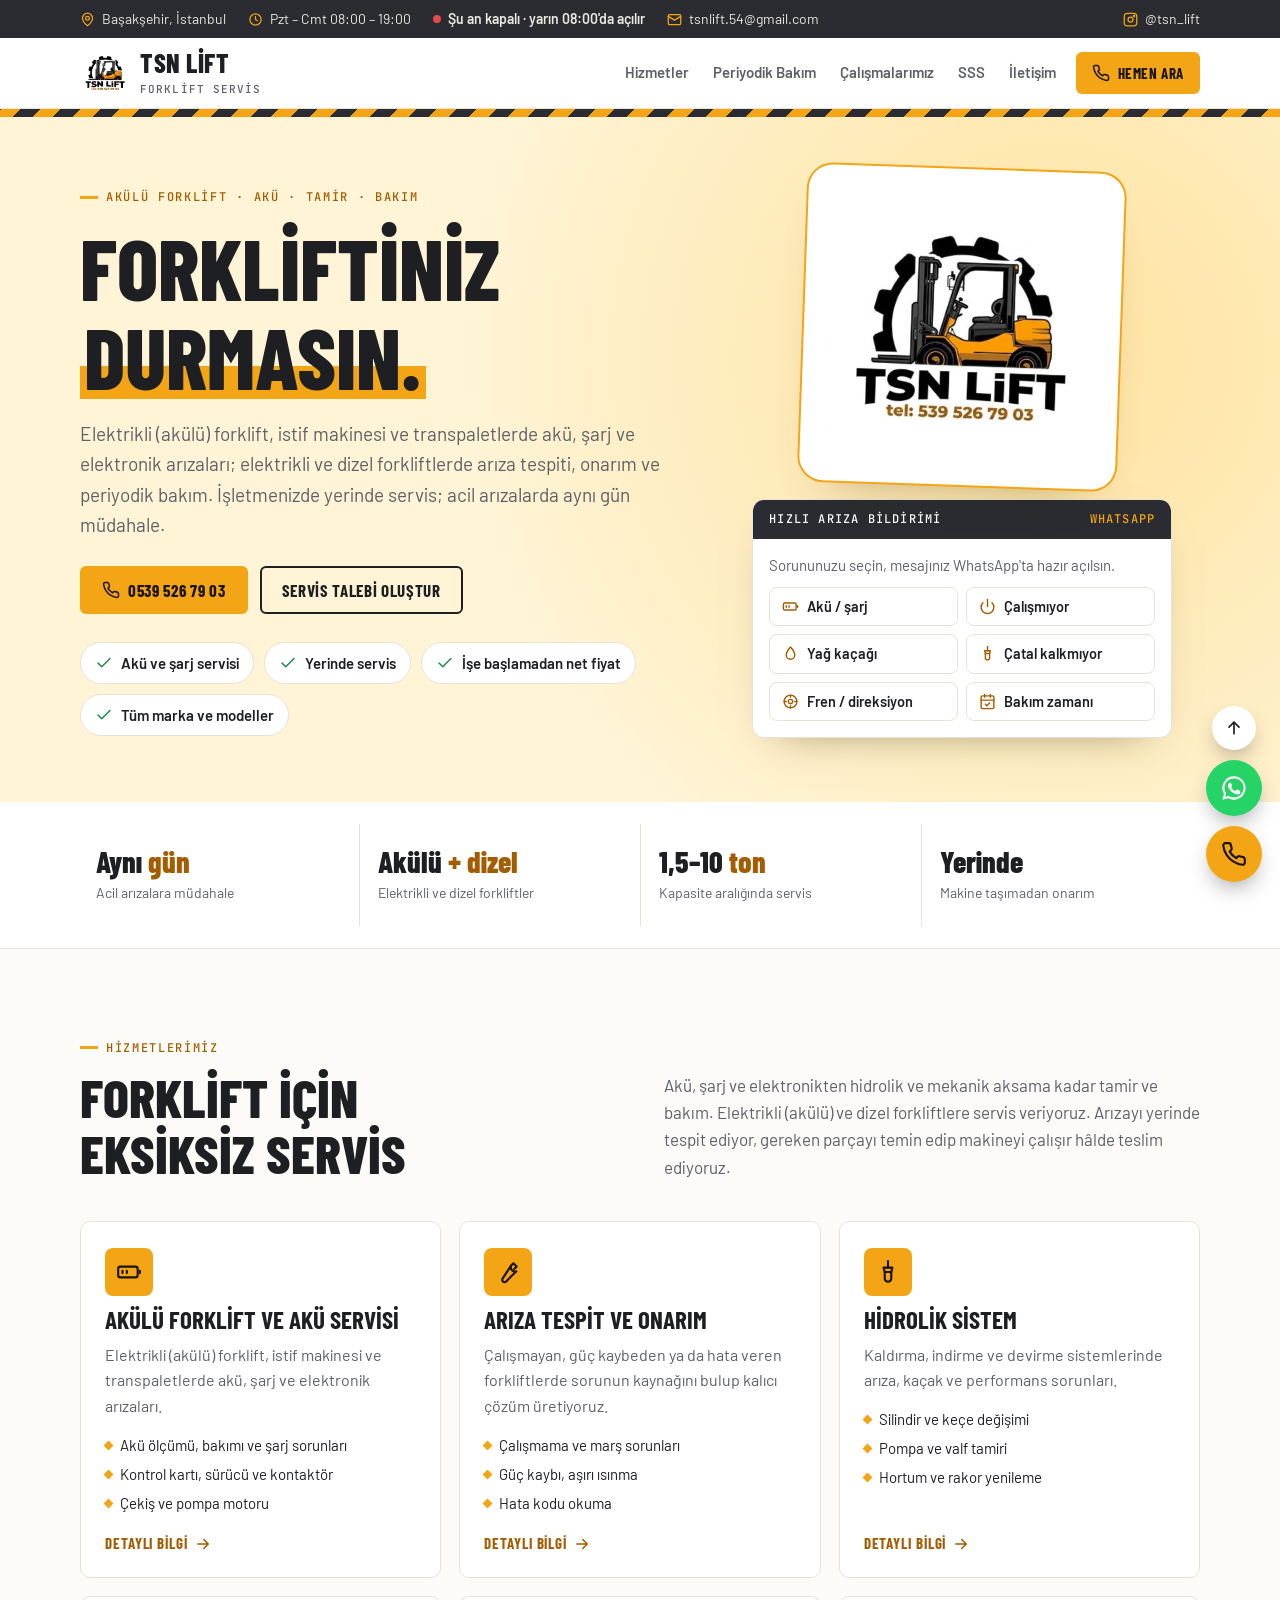
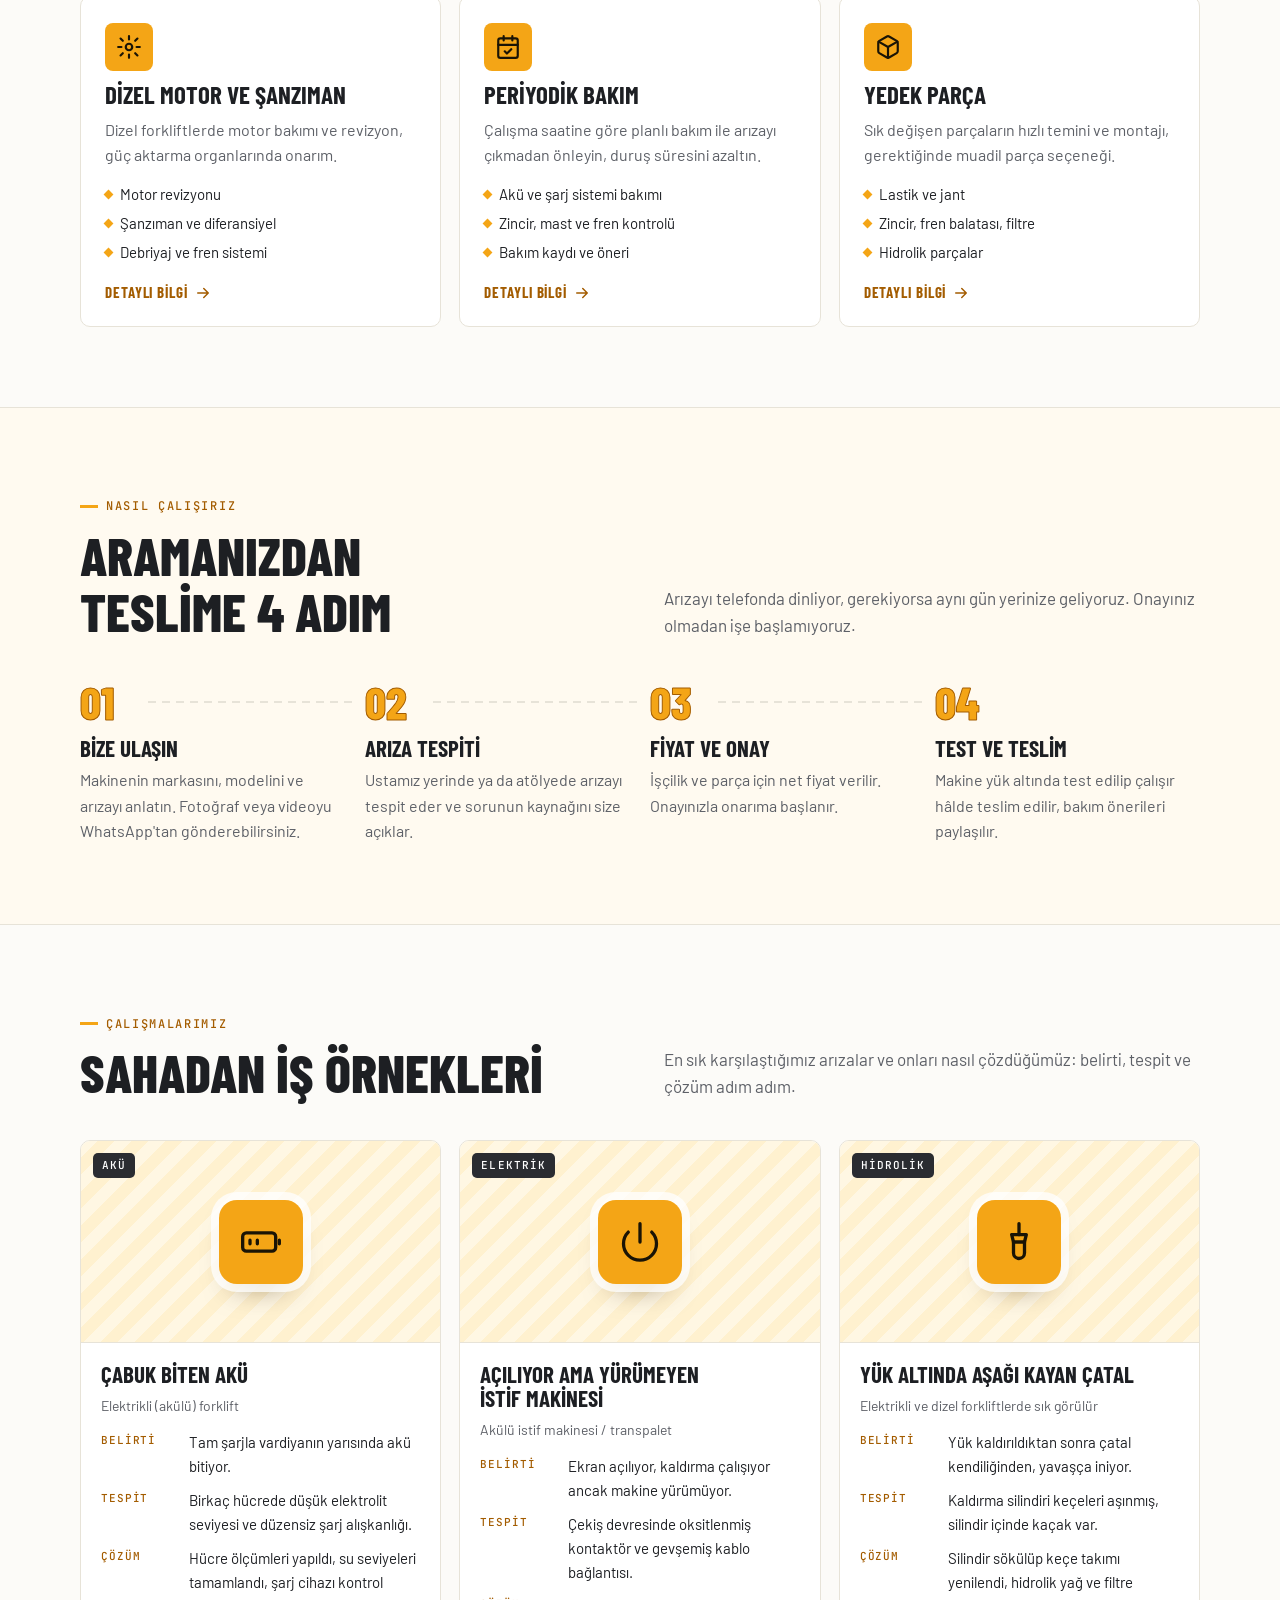
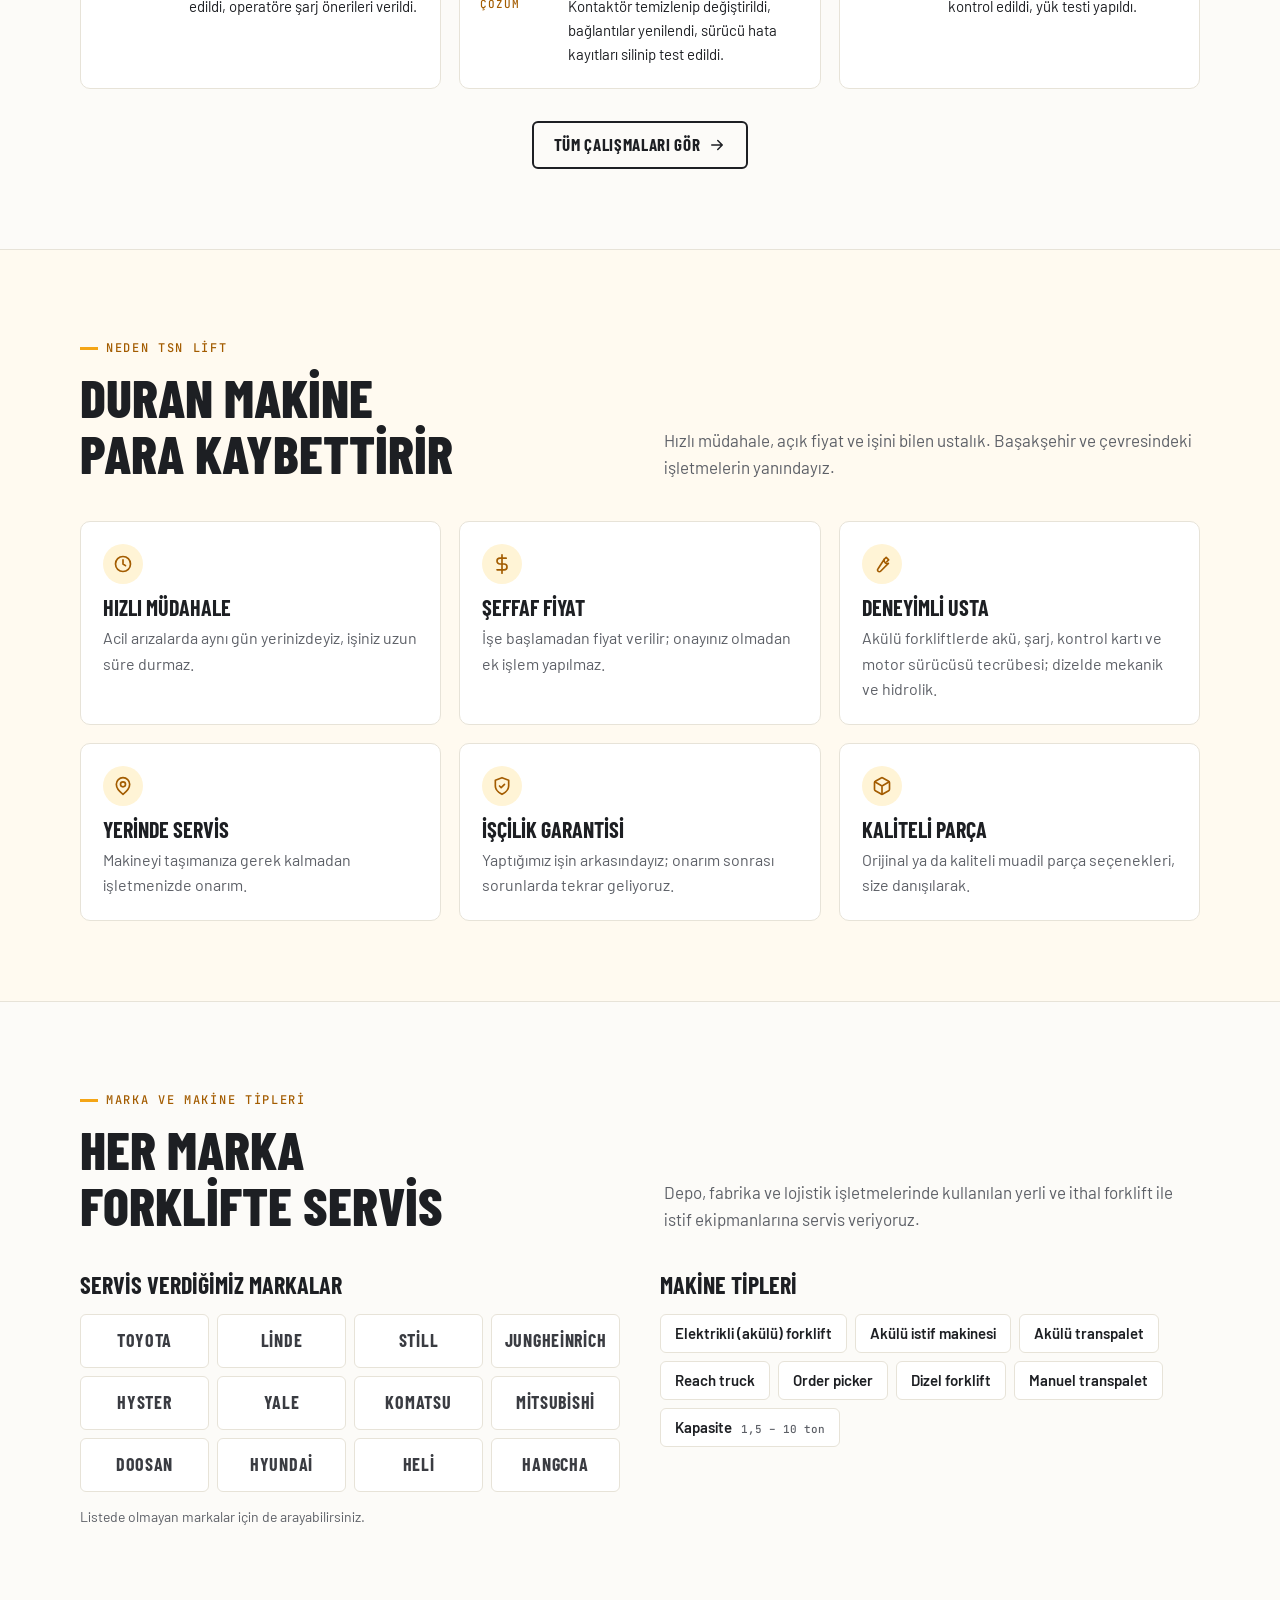
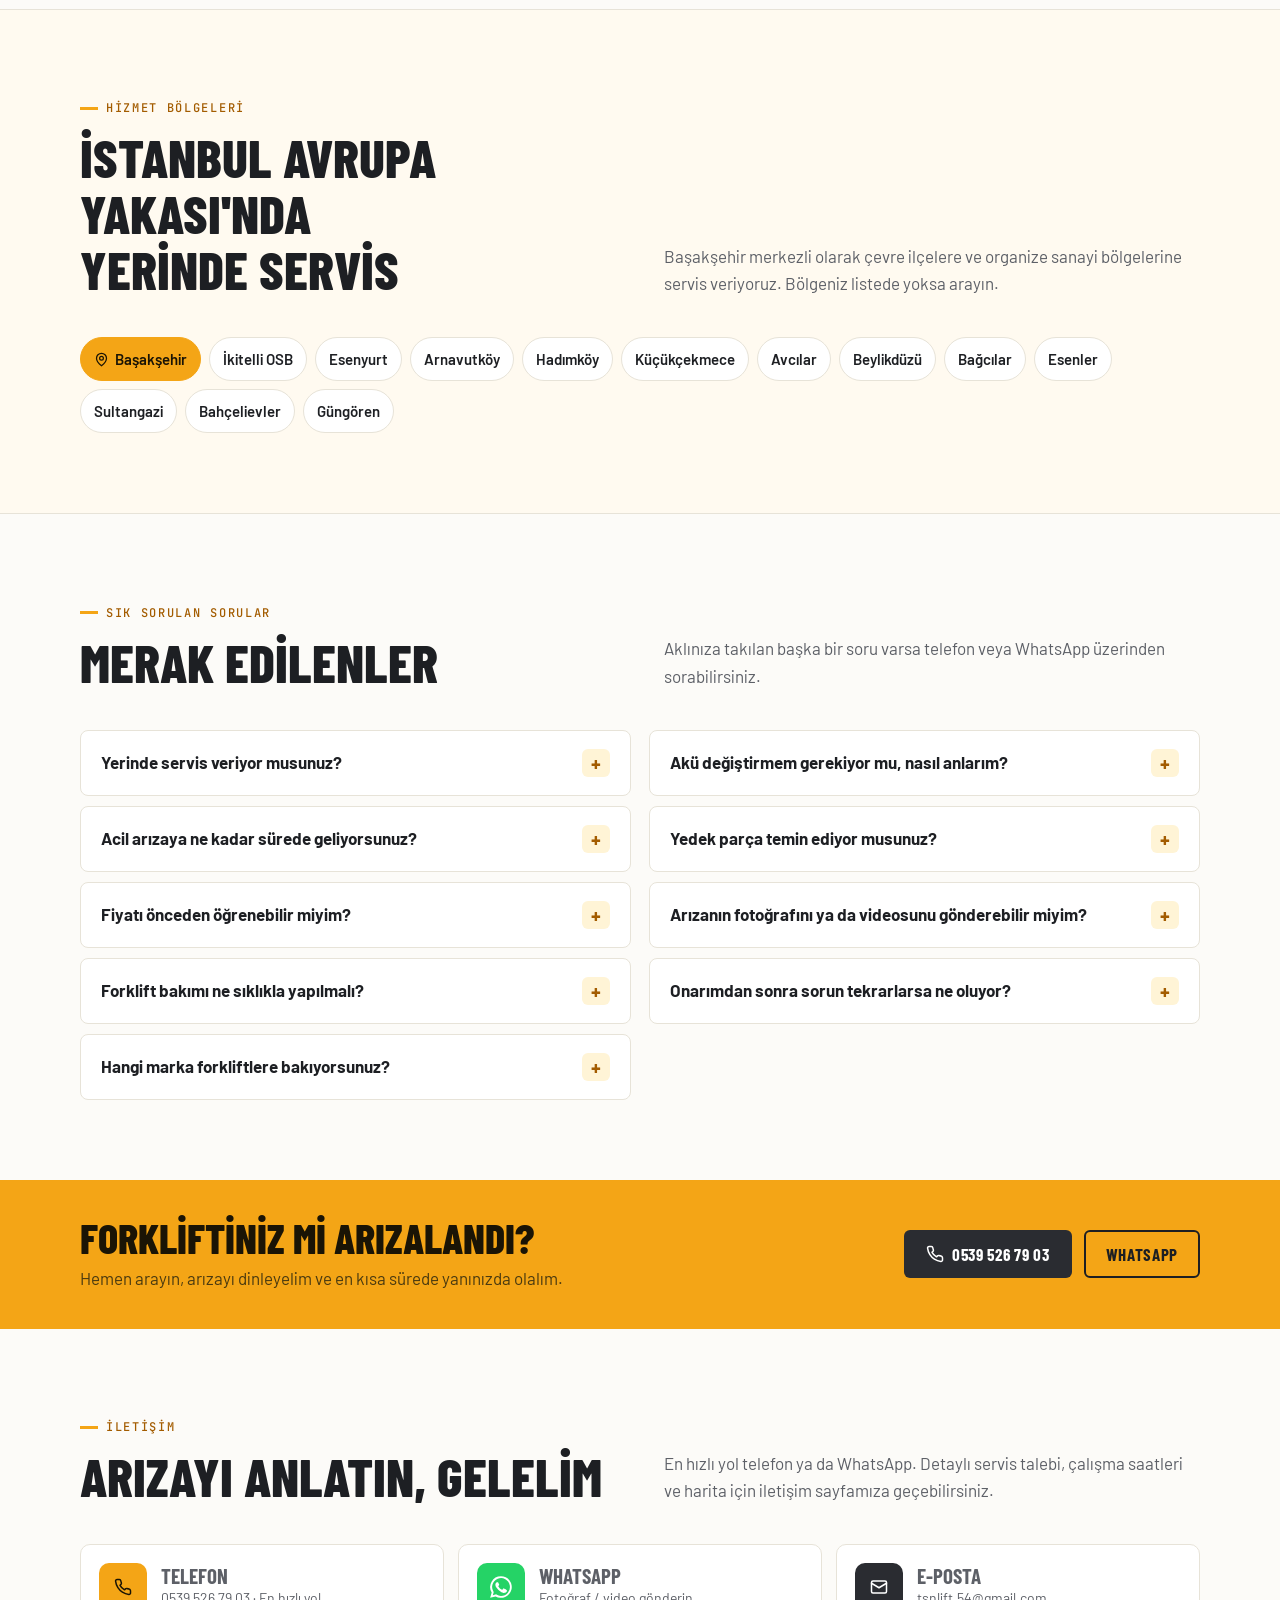
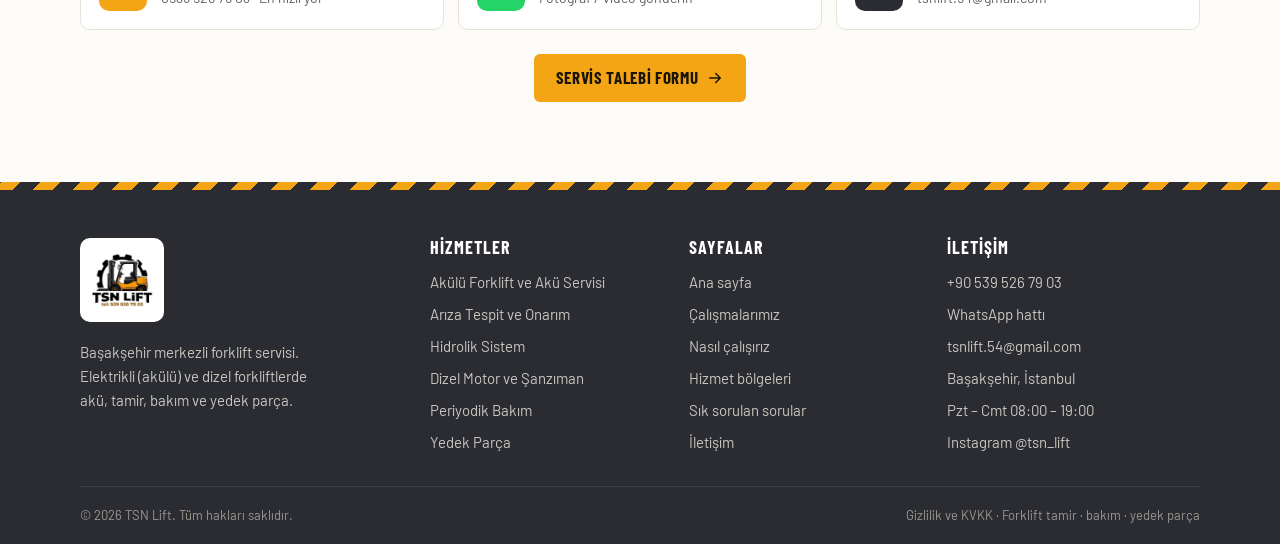
==== index.html @ 16fa15ae "TSN Lift web sitesi: ilk yayın Elektrikli (akülü) ve dizel forklift servisi için 7 sayfalık statik s" ====
<!doctype html>
<html lang="tr">
<head>
<meta charset="utf-8">
<meta name="viewport" content="width=device-width, initial-scale=1">
<title>TSN Lift | Akülü Forklift ve Akü Servisi, Forklift Tamir ve Bakım – Başakşehir</title>
<meta name="description" content="Başakşehir merkezli forklift servisi. Elektrikli (akülü) forklift, istif makinesi ve transpaletlerde akü, şarj ve elektronik arızaları; dizel forkliftlerde tamir, periyodik bakım ve yedek parça. Acil arızada aynı gün yerinde servis: 0539 526 79 03.">
<link rel="canonical" href="https://www.tsnlift.com/">
<meta name="theme-color" content="#f4a516">
<meta property="og:type" content="website">
<meta property="og:locale" content="tr_TR">
<meta property="og:site_name" content="TSN Lift">
<meta property="og:title" content="TSN Lift | Akülü Forklift ve Akü Servisi, Forklift Tamir ve Bakım – Başakşehir">
<meta property="og:description" content="Başakşehir merkezli forklift servisi. Elektrikli (akülü) forklift, istif makinesi ve transpaletlerde akü, şarj ve elektronik arızaları; dizel forkliftlerde tamir, periyodik bakım ve yedek parça. Acil arızada aynı gün yerinde servis: 0539 526 79 03.">
<meta property="og:url" content="https://www.tsnlift.com/">
<meta property="og:image" content="https://www.tsnlift.com/assets/img/og-image.jpg">
<meta name="twitter:card" content="summary_large_image">
<link rel="icon" type="image/png" sizes="32x32" href="assets/img/favicon-32.png">
<link rel="apple-touch-icon" href="assets/img/apple-touch-icon.png">
<link rel="manifest" href="site.webmanifest">
<link rel="preconnect" href="https://fonts.googleapis.com">
<link rel="preconnect" href="https://fonts.gstatic.com" crossorigin>
<link rel="stylesheet" href="https://fonts.googleapis.com/css2?family=Barlow+Condensed:wght@600;700;800&family=Barlow:wght@400;500;600;700&family=JetBrains+Mono:wght@500&subset=latin-ext&display=swap">
<link rel="stylesheet" href="assets/css/style.css">
<script type="application/ld+json">{"@context":"https://schema.org","@type":"LocalBusiness","@id":"https://www.tsnlift.com/#isletme","name":"TSN Lift","description":"Başakşehir merkezli forklift servisi. Elektrikli (akülü) ve dizel forkliftlerde akü ve şarj sistemleri, tamir, bakım ve yedek parça. Yerinde servis.","url":"https://www.tsnlift.com/","logo":"https://www.tsnlift.com/assets/img/logo.jpg","image":"https://www.tsnlift.com/assets/img/og-image.jpg","telephone":"+905395267903","email":"tsnlift.54@gmail.com","address":{"@type":"PostalAddress","addressLocality":"Başakşehir","addressRegion":"İstanbul","addressCountry":"TR"},"areaServed":[{"@type":"Place","name":"Başakşehir, İstanbul"},{"@type":"Place","name":"İkitelli OSB, İstanbul"},{"@type":"Place","name":"Esenyurt, İstanbul"},{"@type":"Place","name":"Arnavutköy, İstanbul"},{"@type":"Place","name":"Hadımköy, İstanbul"},{"@type":"Place","name":"Küçükçekmece, İstanbul"},{"@type":"Place","name":"Avcılar, İstanbul"},{"@type":"Place","name":"Beylikdüzü, İstanbul"},{"@type":"Place","name":"Bağcılar, İstanbul"},{"@type":"Place","name":"Esenler, İstanbul"},{"@type":"Place","name":"Sultangazi, İstanbul"},{"@type":"Place","name":"Bahçelievler, İstanbul"},{"@type":"Place","name":"Güngören, İstanbul"}],"openingHoursSpecification":[{"@type":"OpeningHoursSpecification","dayOfWeek":["Monday","Tuesday","Wednesday","Thursday","Friday","Saturday"],"opens":"08:00","closes":"19:00"}],"sameAs":["https://www.instagram.com/tsn_lift/"],"hasOfferCatalog":{"@type":"OfferCatalog","name":"Forklift servis hizmetleri","itemListElement":[{"@type":"Offer","itemOffered":{"@type":"Service","name":"Akülü Forklift ve Akü Servisi","description":"Elektrikli (akülü) forklift, istif makinesi ve transpaletlerde akü, şarj ve elektronik arızaları."}},{"@type":"Offer","itemOffered":{"@type":"Service","name":"Forklift arıza tespit ve onarım","description":"Çalışmayan, güç kaybeden ya da hata veren forkliftlerde sorunun kaynağını bulup kalıcı çözüm üretiyoruz."}},{"@type":"Offer","itemOffered":{"@type":"Service","name":"Forklift hidrolik sistem","description":"Kaldırma, indirme ve devirme sistemlerinde arıza, kaçak ve performans sorunları."}},{"@type":"Offer","itemOffered":{"@type":"Service","name":"Forklift dizel motor ve şanzıman","description":"Dizel forkliftlerde motor bakımı ve revizyon, güç aktarma organlarında onarım."}},{"@type":"Offer","itemOffered":{"@type":"Service","name":"Forklift periyodik bakım","description":"Çalışma saatine göre planlı bakım ile arızayı çıkmadan önleyin, duruş süresini azaltın."}},{"@type":"Offer","itemOffered":{"@type":"Service","name":"Forklift yedek parça","description":"Sık değişen parçaların hızlı temini ve montajı, gerektiğinde muadil parça seçeneği."}}]}}</script>
<script type="application/ld+json">{"@context":"https://schema.org","@type":"FAQPage","mainEntity":[{"@type":"Question","name":"Yerinde servis veriyor musunuz?","acceptedAnswer":{"@type":"Answer","text":"Evet. Arızaların büyük çoğunluğunu işletmenizde, makineyi taşımadan gideriyoruz. Büyük revizyon gereken durumlarda makine atölyeye alınır."}},{"@type":"Question","name":"Acil arızaya ne kadar sürede geliyorsunuz?","acceptedAnswer":{"@type":"Answer","text":"Başakşehir ve çevre ilçelerde acil arızalara genellikle aynı gün içinde müdahale ediyoruz. Kesin süre için arayın."}},{"@type":"Question","name":"Fiyatı önceden öğrenebilir miyim?","acceptedAnswer":{"@type":"Answer","text":"Arıza tespitinden sonra işçilik ve parça için net fiyat veriyoruz. Onayınız olmadan onarıma başlamıyoruz."}},{"@type":"Question","name":"Forklift bakımı ne sıklıkla yapılmalı?","acceptedAnswer":{"@type":"Answer","text":"Genel öneri her 250 çalışma saatinde bir ara bakım, yılda en az bir kez kapsamlı bakımdır. Kesin aralık, makinenin kullanım yoğunluğuna ve üreticinin önerisine göre belirlenir."}},{"@type":"Question","name":"Hangi marka forkliftlere bakıyorsunuz?","acceptedAnswer":{"@type":"Answer","text":"Toyota, Linde, Still, Jungheinrich, Hyster, Yale, Komatsu, Mitsubishi, Doosan, Hyundai, Heli, Hangcha ve diğer yaygın markalarda elektrikli (akülü) ve dizel modellere servis veriyoruz."}},{"@type":"Question","name":"Akü değiştirmem gerekiyor mu, nasıl anlarım?","acceptedAnswer":{"@type":"Answer","text":"Akünün çabuk bitmesi her zaman değişim gerektiği anlamına gelmez. Önce hücre ölçümü, su seviyesi ve şarj cihazı kontrolüyle akünün gerçek durumunu tespit ediyoruz. Çoğu zaman bakım veya şarj düzeniyle sorun çözülür; değişim gerçekten gerekiyorsa bunu size açıkça söylüyoruz."}},{"@type":"Question","name":"Yedek parça temin ediyor musunuz?","acceptedAnswer":{"@type":"Answer","text":"Evet. Sık kullanılan parçaları hızlıca temin ediyoruz; orijinal ve muadil seçenekleri fiyatlarıyla birlikte size sunuyoruz."}},{"@type":"Question","name":"Arızanın fotoğrafını ya da videosunu gönderebilir miyim?","acceptedAnswer":{"@type":"Answer","text":"Evet, WhatsApp hattımıza gönderebilirsiniz. Görüntü, arızayı önceden değerlendirip doğru parça ve ekipmanla gelmemizi kolaylaştırır."}},{"@type":"Question","name":"Onarımdan sonra sorun tekrarlarsa ne oluyor?","acceptedAnswer":{"@type":"Answer","text":"Yaptığımız işin arkasındayız. Onarım sonrası aynı konuda bir sorun yaşarsanız bize ulaşın, tekrar gelip kontrol ediyoruz."}}]}</script>
</head>
<body>
<a class="skip" href="#icerik">İçeriğe geç</a>
<div class="infobar">
  <div class="wrap">
    <span><svg class="i" viewBox="0 0 24 24" aria-hidden="true"><path d="M20 10c0 6-8 12-8 12S4 16 4 10a8 8 0 0 1 16 0z"/><circle cx="12" cy="10" r="3"/></svg>Başakşehir, İstanbul</span>
    <span class="hide-s"><svg class="i" viewBox="0 0 24 24" aria-hidden="true"><circle cx="12" cy="12" r="9"/><path d="M12 7v5l3 2"/></svg>Pzt – Cmt 08:00 – 19:00</span>
    <span class="status hide-s" aria-live="polite"></span>
    <a class="hide-s" href="mailto:tsnlift.54@gmail.com"><svg class="i" viewBox="0 0 24 24" aria-hidden="true"><rect x="2" y="4" width="20" height="16" rx="2"/><path d="m22 7-10 6L2 7"/></svg>tsnlift.54@gmail.com</a>
    <a class="push" href="https://www.instagram.com/tsn_lift/" target="_blank" rel="noopener"><svg class="i" viewBox="0 0 24 24" aria-hidden="true"><rect x="2" y="2" width="20" height="20" rx="5"/><circle cx="12" cy="12" r="4"/><circle cx="17.5" cy="6.5" r="1"/></svg>@tsn_lift</a>
  </div>
</div>

<header class="top">
  <div class="wrap">
    <a class="brand" href="index.html" aria-label="TSN Lift ana sayfa"><img src="assets/img/logo.jpg" alt="" width="50" height="50"><span><b>TSN LİFT</b><small>Forklift Servis</small></span></a>
    <nav class="links" aria-label="Ana menü">
      <a href="hizmetler.html">Hizmetler</a>
      <a href="periyodik-bakim.html">Periyodik Bakım</a>
      <a href="calismalar.html">Çalışmalarımız</a>
      <a href="index.html#sss">SSS</a>
      <a href="iletisim.html">İletişim</a>
    </nav>
    <a class="btn btn-y" href="tel:+905395267903"><svg class="i" viewBox="0 0 24 24" aria-hidden="true"><path d="M22 16.9v3a2 2 0 0 1-2.2 2 19.8 19.8 0 0 1-8.6-3.1 19.5 19.5 0 0 1-6-6A19.8 19.8 0 0 1 2.1 4.2 2 2 0 0 1 4.1 2h3a2 2 0 0 1 2 1.7c.1.9.4 1.8.7 2.7a2 2 0 0 1-.5 2.1L8 9.8a16 16 0 0 0 6 6l1.3-1.3a2 2 0 0 1 2.1-.4c.9.3 1.8.6 2.7.7a2 2 0 0 1 1.7 2z"/></svg><span>Hemen Ara</span></a>
    <button class="menu-btn" id="menu-btn" type="button" aria-label="Menüyü aç" aria-expanded="false" aria-controls="drawer"><svg class="i" viewBox="0 0 24 24" aria-hidden="true"><path d="M3 6h18M3 12h18M3 18h18"/></svg></button>
  </div>
</header>
<div class="hazard" aria-hidden="true"></div>

<div class="drawer" id="drawer" aria-hidden="true">
  <div class="scrim" data-close></div>
  <div class="panel" role="dialog" aria-modal="true" aria-label="Menü">
    <div class="p-head"><b>Menü</b><button class="menu-btn" type="button" data-close aria-label="Menüyü kapat" style="display:grid"><svg class="i" viewBox="0 0 24 24" aria-hidden="true"><path d="M18 6 6 18M6 6l12 12"/></svg></button></div>
    <nav aria-label="Mobil menü">
      <a href="index.html" aria-current="page">Ana Sayfa<svg class="i" viewBox="0 0 24 24" aria-hidden="true"><path d="M5 12h14M13 6l6 6-6 6"/></svg></a>
      <a href="hizmetler.html">Hizmetler<svg class="i" viewBox="0 0 24 24" aria-hidden="true"><path d="M5 12h14M13 6l6 6-6 6"/></svg></a>
      <a href="periyodik-bakim.html">Periyodik Bakım<svg class="i" viewBox="0 0 24 24" aria-hidden="true"><path d="M5 12h14M13 6l6 6-6 6"/></svg></a>
      <a href="calismalar.html">Çalışmalarımız<svg class="i" viewBox="0 0 24 24" aria-hidden="true"><path d="M5 12h14M13 6l6 6-6 6"/></svg></a>
      <a href="index.html#sss">SSS<svg class="i" viewBox="0 0 24 24" aria-hidden="true"><path d="M5 12h14M13 6l6 6-6 6"/></svg></a>
      <a href="iletisim.html">İletişim<svg class="i" viewBox="0 0 24 24" aria-hidden="true"><path d="M5 12h14M13 6l6 6-6 6"/></svg></a>
    </nav>
    <div class="p-foot">
      <span class="status"></span>
      <a class="btn btn-y" href="tel:+905395267903"><svg class="i" viewBox="0 0 24 24" aria-hidden="true"><path d="M22 16.9v3a2 2 0 0 1-2.2 2 19.8 19.8 0 0 1-8.6-3.1 19.5 19.5 0 0 1-6-6A19.8 19.8 0 0 1 2.1 4.2 2 2 0 0 1 4.1 2h3a2 2 0 0 1 2 1.7c.1.9.4 1.8.7 2.7a2 2 0 0 1-.5 2.1L8 9.8a16 16 0 0 0 6 6l1.3-1.3a2 2 0 0 1 2.1-.4c.9.3 1.8.6 2.7.7a2 2 0 0 1 1.7 2z"/></svg>0539 526 79 03</a>
      <a class="btn btn-w" href="https://wa.me/905395267903" target="_blank" rel="noopener">WhatsApp'tan yazın</a>
    </div>
  </div>
</div>

<main id="icerik">
<section class="hero">
  <div class="wrap">
    <div>
      <div class="eyebrow">Akülü forklift · akü · tamir · bakım</div>
      <h1 class="up">Forkliftiniz <em>durmasın.</em></h1>
      <p class="lead">Elektrikli (akülü) forklift, istif makinesi ve transpaletlerde akü, şarj ve elektronik arızaları; elektrikli ve dizel forkliftlerde arıza tespiti, onarım ve periyodik bakım. İşletmenizde yerinde servis; acil arızalarda aynı gün müdahale.</p>
      <div class="cta-row">
        <a class="btn btn-y" href="tel:+905395267903"><svg class="i" viewBox="0 0 24 24" aria-hidden="true"><path d="M22 16.9v3a2 2 0 0 1-2.2 2 19.8 19.8 0 0 1-8.6-3.1 19.5 19.5 0 0 1-6-6A19.8 19.8 0 0 1 2.1 4.2 2 2 0 0 1 4.1 2h3a2 2 0 0 1 2 1.7c.1.9.4 1.8.7 2.7a2 2 0 0 1-.5 2.1L8 9.8a16 16 0 0 0 6 6l1.3-1.3a2 2 0 0 1 2.1-.4c.9.3 1.8.6 2.7.7a2 2 0 0 1 1.7 2z"/></svg>0539 526 79 03</a>
        <a class="btn btn-o" href="iletisim.html#form">Servis Talebi Oluştur</a>
      </div>
      <div class="badges">
        <span class="badge"><svg class="i" viewBox="0 0 24 24" aria-hidden="true"><path d="M20 6 9 17l-5-5"/></svg>Akü ve şarj servisi</span>
        <span class="badge"><svg class="i" viewBox="0 0 24 24" aria-hidden="true"><path d="M20 6 9 17l-5-5"/></svg>Yerinde servis</span>
        <span class="badge"><svg class="i" viewBox="0 0 24 24" aria-hidden="true"><path d="M20 6 9 17l-5-5"/></svg>İşe başlamadan net fiyat</span>
        <span class="badge"><svg class="i" viewBox="0 0 24 24" aria-hidden="true"><path d="M20 6 9 17l-5-5"/></svg>Tüm marka ve modeller</span>
      </div>
    </div>
    <div class="hero-side">
      <div class="logo-plate"><img src="assets/img/logo.jpg" alt="TSN Lift forklift servis logosu" width="360" height="360"></div>
      <div class="quick">
        <div class="q-head"><span>Hızlı arıza bildirimi</span><span>WhatsApp</span></div>
        <div class="q-body">
          <p>Sorununuzu seçin, mesajınız WhatsApp'ta hazır açılsın.</p>
          <div class="opts">
            <a href="https://wa.me/905395267903?text=Merhaba%20TSN%20Lift%2C%20Ak%C3%BC%20%C3%A7abuk%20bitiyor%20veya%20%C5%9Farj%20olmuyor.%20Marka%20%2F%20model%3A%20" target="_blank" rel="noopener"><svg class="i" viewBox="0 0 24 24" aria-hidden="true"><rect x="2" y="7" width="18" height="10" rx="2"/><path d="M22 11v2M6 11v2M10 11v2"/></svg>Akü / şarj</a>
            <a href="https://wa.me/905395267903?text=Merhaba%20TSN%20Lift%2C%20Forklift%20%C3%A7al%C4%B1%C5%9Fm%C4%B1yor%20%2F%20y%C3%BCr%C3%BCm%C3%BCyor.%20Marka%20%2F%20model%3A%20" target="_blank" rel="noopener"><svg class="i" viewBox="0 0 24 24" aria-hidden="true"><path d="M18.4 6.6a9 9 0 1 1-12.8 0"/><path d="M12 2v10"/></svg>Çalışmıyor</a>
            <a href="https://wa.me/905395267903?text=Merhaba%20TSN%20Lift%2C%20Forkliftte%20hidrolik%20veya%20motor%20ya%C4%9F%C4%B1%20ka%C3%A7a%C4%9F%C4%B1%20var.%20Marka%20%2F%20model%3A%20" target="_blank" rel="noopener"><svg class="i" viewBox="0 0 24 24" aria-hidden="true"><path d="M12 2.7s-6 6.8-6 11.3a6 6 0 0 0 12 0c0-4.5-6-11.3-6-11.3z"/></svg>Yağ kaçağı</a>
            <a href="https://wa.me/905395267903?text=Merhaba%20TSN%20Lift%2C%20%C3%87atal%20kalkm%C4%B1yor%20ya%20da%20y%C3%BCk%20alt%C4%B1nda%20a%C5%9Fa%C4%9F%C4%B1%20kay%C4%B1yor.%20Marka%20%2F%20model%3A%20" target="_blank" rel="noopener"><svg class="i" viewBox="0 0 24 24" aria-hidden="true"><path d="M12 2v6"/><path d="M8 8h8l-1 4H9z"/><path d="M9 12v6a3 3 0 0 0 6 0v-6"/></svg>Çatal kalkmıyor</a>
            <a href="https://wa.me/905395267903?text=Merhaba%20TSN%20Lift%2C%20Fren%20tutmuyor%20ya%20da%20direksiyon%20a%C4%9F%C4%B1r.%20Marka%20%2F%20model%3A%20" target="_blank" rel="noopener"><svg class="i" viewBox="0 0 24 24" aria-hidden="true"><circle cx="12" cy="12" r="9"/><circle cx="12" cy="12" r="3"/><path d="M12 3v3M21 12h-3M12 21v-3M3 12h3"/></svg>Fren / direksiyon</a>
            <a href="https://wa.me/905395267903?text=Merhaba%20TSN%20Lift%2C%20Periyodik%20bak%C4%B1m%20randevusu%20almak%20istiyorum.%20Marka%20%2F%20model%3A%20" target="_blank" rel="noopener"><svg class="i" viewBox="0 0 24 24" aria-hidden="true"><rect x="3" y="4" width="18" height="18" rx="2"/><path d="M16 2v4M8 2v4M3 10h18"/><path d="m9 16 2 2 4-4"/></svg>Bakım zamanı</a>
          </div>
        </div>
      </div>
    </div>
  </div>
</section>

<div class="strip">
  <div class="wrap">
    <div><b>Aynı <span>gün</span></b><p>Acil arızalara müdahale</p></div>
    <div><b>Akülü <span>+ dizel</span></b><p>Elektrikli ve dizel forkliftler</p></div>
    <div><b>1,5–10 <span>ton</span></b><p>Kapasite aralığında servis</p></div>
    <div><b>Yerinde</b><p>Makine taşımadan onarım</p></div>
  </div>
</div>

<section class="block" id="hizmetler">
  <div class="wrap">
    <div class="head">
      <div><div class="eyebrow">Hizmetlerimiz</div><h2 class="up">Forklift için eksiksiz servis</h2></div>
      <p>Akü, şarj ve elektronikten hidrolik ve mekanik aksama kadar tamir ve bakım. Elektrikli (akülü) ve dizel forkliftlere servis veriyoruz. Arızayı yerinde tespit ediyor, gereken parçayı temin edip makineyi çalışır hâlde teslim ediyoruz.</p>
    </div>
    <div class="services">
      
      <a class="svc" href="hizmetler.html#elektrik-aku">
        <div class="ic"><svg class="i" viewBox="0 0 24 24" aria-hidden="true"><rect x="2" y="7" width="18" height="10" rx="2"/><path d="M22 11v2M6 11v2M10 11v2"/></svg></div>
        <h3 class="up">Akülü Forklift ve Akü Servisi</h3>
        <p>Elektrikli (akülü) forklift, istif makinesi ve transpaletlerde akü, şarj ve elektronik arızaları.</p>
        <ul><li>Akü ölçümü, bakımı ve şarj sorunları</li><li>Kontrol kartı, sürücü ve kontaktör</li><li>Çekiş ve pompa motoru</li></ul>
        <span class="go">Detaylı bilgi <svg class="i" viewBox="0 0 24 24" aria-hidden="true"><path d="M5 12h14M13 6l6 6-6 6"/></svg></span>
      </a>
      <a class="svc" href="hizmetler.html#ariza-onarim">
        <div class="ic"><svg class="i" viewBox="0 0 24 24" aria-hidden="true"><path d="M14.7 6.3a4 4 0 0 0 5 5l-9.4 9.4a2.1 2.1 0 0 1-3-3z"/><path d="M14.7 6.3 17 4l3 3-2.3 2.3"/></svg></div>
        <h3 class="up">Arıza Tespit ve Onarım</h3>
        <p>Çalışmayan, güç kaybeden ya da hata veren forkliftlerde sorunun kaynağını bulup kalıcı çözüm üretiyoruz.</p>
        <ul><li>Çalışmama ve marş sorunları</li><li>Güç kaybı, aşırı ısınma</li><li>Hata kodu okuma</li></ul>
        <span class="go">Detaylı bilgi <svg class="i" viewBox="0 0 24 24" aria-hidden="true"><path d="M5 12h14M13 6l6 6-6 6"/></svg></span>
      </a>
      <a class="svc" href="hizmetler.html#hidrolik">
        <div class="ic"><svg class="i" viewBox="0 0 24 24" aria-hidden="true"><path d="M12 2v6"/><path d="M8 8h8l-1 4H9z"/><path d="M9 12v6a3 3 0 0 0 6 0v-6"/></svg></div>
        <h3 class="up">Hidrolik Sistem</h3>
        <p>Kaldırma, indirme ve devirme sistemlerinde arıza, kaçak ve performans sorunları.</p>
        <ul><li>Silindir ve keçe değişimi</li><li>Pompa ve valf tamiri</li><li>Hortum ve rakor yenileme</li></ul>
        <span class="go">Detaylı bilgi <svg class="i" viewBox="0 0 24 24" aria-hidden="true"><path d="M5 12h14M13 6l6 6-6 6"/></svg></span>
      </a>
      <a class="svc" href="hizmetler.html#motor-sanziman">
        <div class="ic"><svg class="i" viewBox="0 0 24 24" aria-hidden="true"><circle cx="12" cy="12" r="3"/><path d="M12 2v3M12 19v3M4.2 4.2l2.1 2.1M17.7 17.7l2.1 2.1M2 12h3M19 12h3M4.2 19.8l2.1-2.1M17.7 6.3l2.1-2.1"/></svg></div>
        <h3 class="up">Dizel Motor ve Şanzıman</h3>
        <p>Dizel forkliftlerde motor bakımı ve revizyon, güç aktarma organlarında onarım.</p>
        <ul><li>Motor revizyonu</li><li>Şanzıman ve diferansiyel</li><li>Debriyaj ve fren sistemi</li></ul>
        <span class="go">Detaylı bilgi <svg class="i" viewBox="0 0 24 24" aria-hidden="true"><path d="M5 12h14M13 6l6 6-6 6"/></svg></span>
      </a>
      <a class="svc" href="periyodik-bakim.html">
        <div class="ic"><svg class="i" viewBox="0 0 24 24" aria-hidden="true"><rect x="3" y="4" width="18" height="18" rx="2"/><path d="M16 2v4M8 2v4M3 10h18"/><path d="m9 16 2 2 4-4"/></svg></div>
        <h3 class="up">Periyodik Bakım</h3>
        <p>Çalışma saatine göre planlı bakım ile arızayı çıkmadan önleyin, duruş süresini azaltın.</p>
        <ul><li>Akü ve şarj sistemi bakımı</li><li>Zincir, mast ve fren kontrolü</li><li>Bakım kaydı ve öneri</li></ul>
        <span class="go">Detaylı bilgi <svg class="i" viewBox="0 0 24 24" aria-hidden="true"><path d="M5 12h14M13 6l6 6-6 6"/></svg></span>
      </a>
      <a class="svc" href="hizmetler.html#yedek-parca">
        <div class="ic"><svg class="i" viewBox="0 0 24 24" aria-hidden="true"><path d="M21 16V8a2 2 0 0 0-1-1.7l-7-4a2 2 0 0 0-2 0l-7 4A2 2 0 0 0 3 8v8a2 2 0 0 0 1 1.7l7 4a2 2 0 0 0 2 0l7-4a2 2 0 0 0 1-1.7z"/><path d="M3.3 7 12 12l8.7-5M12 22V12"/></svg></div>
        <h3 class="up">Yedek Parça</h3>
        <p>Sık değişen parçaların hızlı temini ve montajı, gerektiğinde muadil parça seçeneği.</p>
        <ul><li>Lastik ve jant</li><li>Zincir, fren balatası, filtre</li><li>Hidrolik parçalar</li></ul>
        <span class="go">Detaylı bilgi <svg class="i" viewBox="0 0 24 24" aria-hidden="true"><path d="M5 12h14M13 6l6 6-6 6"/></svg></span>
      </a>
    </div>
  </div>
</section>

<section class="block alt" id="surec">
  <div class="wrap">
    <div class="head">
      <div><div class="eyebrow">Nasıl çalışırız</div><h2 class="up">Aramanızdan teslime 4 adım</h2></div>
      <p>Arızayı telefonda dinliyor, gerekiyorsa aynı gün yerinize geliyoruz. Onayınız olmadan işe başlamıyoruz.</p>
    </div>
    <ol class="steps">
      <li><h3 class="up">Bize ulaşın</h3><p>Makinenin markasını, modelini ve arızayı anlatın. Fotoğraf veya videoyu WhatsApp'tan gönderebilirsiniz.</p></li>
      <li><h3 class="up">Arıza tespiti</h3><p>Ustamız yerinde ya da atölyede arızayı tespit eder ve sorunun kaynağını size açıklar.</p></li>
      <li><h3 class="up">Fiyat ve onay</h3><p>İşçilik ve parça için net fiyat verilir. Onayınızla onarıma başlanır.</p></li>
      <li><h3 class="up">Test ve teslim</h3><p>Makine yük altında test edilip çalışır hâlde teslim edilir, bakım önerileri paylaşılır.</p></li>
    </ol>
  </div>
</section>

<section class="block" id="calismalar">
  <div class="wrap">
    <div class="head">
      <div><div class="eyebrow">Çalışmalarımız</div><h2 class="up">Sahadan iş örnekleri</h2></div>
      <p>En sık karşılaştığımız arızalar ve onları nasıl çözdüğümüz: belirti, tespit ve çözüm adım adım.</p>
    </div>
    <div class="works">
      <article class="work" data-cat="elektrik">
        <div class="art"><span class="tag">Akü</span><div class="ill"><svg class="i" viewBox="0 0 24 24" aria-hidden="true"><rect x="2" y="7" width="18" height="10" rx="2"/><path d="M22 11v2M6 11v2M10 11v2"/></svg></div></div>
        <div class="body">
          <h3>Çabuk biten akü</h3>
          <p class="meta">Elektrikli (akülü) forklift</p>
          <dl>
            <div><dt>Belirti</dt><dd>Tam şarjla vardiyanın yarısında akü bitiyor.</dd></div>
            <div><dt>Tespit</dt><dd>Birkaç hücrede düşük elektrolit seviyesi ve düzensiz şarj alışkanlığı.</dd></div>
            <div><dt>Çözüm</dt><dd>Hücre ölçümleri yapıldı, su seviyeleri tamamlandı, şarj cihazı kontrol edildi, operatöre şarj önerileri verildi.</dd></div>
          </dl>
        </div>
      </article>
      <article class="work" data-cat="elektrik">
        <div class="art"><span class="tag">Elektrik</span><div class="ill"><svg class="i" viewBox="0 0 24 24" aria-hidden="true"><path d="M18.4 6.6a9 9 0 1 1-12.8 0"/><path d="M12 2v10"/></svg></div></div>
        <div class="body">
          <h3>Açılıyor ama yürümeyen istif makinesi</h3>
          <p class="meta">Akülü istif makinesi / transpalet</p>
          <dl>
            <div><dt>Belirti</dt><dd>Ekran açılıyor, kaldırma çalışıyor ancak makine yürümüyor.</dd></div>
            <div><dt>Tespit</dt><dd>Çekiş devresinde oksitlenmiş kontaktör ve gevşemiş kablo bağlantısı.</dd></div>
            <div><dt>Çözüm</dt><dd>Kontaktör temizlenip değiştirildi, bağlantılar yenilendi, sürücü hata kayıtları silinip test edildi.</dd></div>
          </dl>
        </div>
      </article>
      <article class="work" data-cat="hidrolik">
        <div class="art"><span class="tag">Hidrolik</span><div class="ill"><svg class="i" viewBox="0 0 24 24" aria-hidden="true"><path d="M12 2v6"/><path d="M8 8h8l-1 4H9z"/><path d="M9 12v6a3 3 0 0 0 6 0v-6"/></svg></div></div>
        <div class="body">
          <h3>Yük altında aşağı kayan çatal</h3>
          <p class="meta">Elektrikli ve dizel forkliftlerde sık görülür</p>
          <dl>
            <div><dt>Belirti</dt><dd>Yük kaldırıldıktan sonra çatal kendiliğinden, yavaşça iniyor.</dd></div>
            <div><dt>Tespit</dt><dd>Kaldırma silindiri keçeleri aşınmış, silindir içinde kaçak var.</dd></div>
            <div><dt>Çözüm</dt><dd>Silindir sökülüp keçe takımı yenilendi, hidrolik yağ ve filtre kontrol edildi, yük testi yapıldı.</dd></div>
          </dl>
        </div>
      </article>
    </div>
    <div class="more"><a class="btn btn-o" href="calismalar.html">Tüm çalışmaları gör <svg class="i" viewBox="0 0 24 24" aria-hidden="true"><path d="M5 12h14M13 6l6 6-6 6"/></svg></a></div>
  </div>
</section>

<section class="block alt" id="neden">
  <div class="wrap">
    <div class="head">
      <div><div class="eyebrow">Neden TSN Lift</div><h2 class="up">Duran makine para kaybettirir</h2></div>
      <p>Hızlı müdahale, açık fiyat ve işini bilen ustalık. Başakşehir ve çevresindeki işletmelerin yanındayız.</p>
    </div>
    <div class="why-grid">
      <div class="why-item"><div class="ic"><svg class="i" viewBox="0 0 24 24" aria-hidden="true"><circle cx="12" cy="12" r="9"/><path d="M12 7v5l3 2"/></svg></div><h3 class="up">Hızlı müdahale</h3><p>Acil arızalarda aynı gün yerinizdeyiz, işiniz uzun süre durmaz.</p></div>
      <div class="why-item"><div class="ic"><svg class="i" viewBox="0 0 24 24" aria-hidden="true"><path d="M12 1v22M17 5H9.5a3.5 3.5 0 0 0 0 7h5a3.5 3.5 0 0 1 0 7H6"/></svg></div><h3 class="up">Şeffaf fiyat</h3><p>İşe başlamadan fiyat verilir; onayınız olmadan ek işlem yapılmaz.</p></div>
      <div class="why-item"><div class="ic"><svg class="i" viewBox="0 0 24 24" aria-hidden="true"><path d="M14.7 6.3a4 4 0 0 0 5 5l-9.4 9.4a2.1 2.1 0 0 1-3-3z"/><path d="M14.7 6.3 17 4l3 3-2.3 2.3"/></svg></div><h3 class="up">Deneyimli usta</h3><p>Akülü forkliftlerde akü, şarj, kontrol kartı ve motor sürücüsü tecrübesi; dizelde mekanik ve hidrolik.</p></div>
      <div class="why-item"><div class="ic"><svg class="i" viewBox="0 0 24 24" aria-hidden="true"><path d="M20 10c0 6-8 12-8 12S4 16 4 10a8 8 0 0 1 16 0z"/><circle cx="12" cy="10" r="3"/></svg></div><h3 class="up">Yerinde servis</h3><p>Makineyi taşımanıza gerek kalmadan işletmenizde onarım.</p></div>
      <div class="why-item"><div class="ic"><svg class="i" viewBox="0 0 24 24" aria-hidden="true"><path d="M12 22s8-4 8-10V5l-8-3-8 3v7c0 6 8 10 8 10z"/><path d="m9 12 2 2 4-4"/></svg></div><h3 class="up">İşçilik garantisi</h3><p>Yaptığımız işin arkasındayız; onarım sonrası sorunlarda tekrar geliyoruz.</p></div>
      <div class="why-item"><div class="ic"><svg class="i" viewBox="0 0 24 24" aria-hidden="true"><path d="M21 16V8a2 2 0 0 0-1-1.7l-7-4a2 2 0 0 0-2 0l-7 4A2 2 0 0 0 3 8v8a2 2 0 0 0 1 1.7l7 4a2 2 0 0 0 2 0l7-4a2 2 0 0 0 1-1.7z"/><path d="M3.3 7 12 12l8.7-5M12 22V12"/></svg></div><h3 class="up">Kaliteli parça</h3><p>Orijinal ya da kaliteli muadil parça seçenekleri, size danışılarak.</p></div>
    </div>
  </div>
</section>

<section class="block" id="markalar">
  <div class="wrap">
    <div class="head">
      <div><div class="eyebrow">Marka ve makine tipleri</div><h2 class="up">Her marka forklifte servis</h2></div>
      <p>Depo, fabrika ve lojistik işletmelerinde kullanılan yerli ve ithal forklift ile istif ekipmanlarına servis veriyoruz.</p>
    </div>
    <div class="split">
      <div>
        <h3 class="up">Servis verdiğimiz markalar</h3>
        <div class="brandgrid"><span>Toyota</span><span>Linde</span><span>Still</span><span>Jungheinrich</span><span>Hyster</span><span>Yale</span><span>Komatsu</span><span>Mitsubishi</span><span>Doosan</span><span>Hyundai</span><span>Heli</span><span>Hangcha</span></div>
        <p class="note">Listede olmayan markalar için de arayabilirsiniz.</p>
      </div>
      <div>
        <h3 class="up">Makine tipleri</h3>
        <div class="chips"><span class="chip">Elektrikli (akülü) forklift</span><span class="chip">Akülü istif makinesi</span><span class="chip">Akülü transpalet</span><span class="chip">Reach truck</span><span class="chip">Order picker</span><span class="chip">Dizel forklift</span><span class="chip">Manuel transpalet</span><span class="chip">Kapasite <small>1,5 – 10 ton</small></span></div>
      </div>
    </div>
  </div>
</section>

<section class="block alt" id="bolgeler">
  <div class="wrap">
    <div class="head">
      <div><div class="eyebrow">Hizmet bölgeleri</div><h2 class="up">İstanbul Avrupa Yakası'nda yerinde servis</h2></div>
      <p>Başakşehir merkezli olarak çevre ilçelere ve organize sanayi bölgelerine servis veriyoruz. Bölgeniz listede yoksa arayın.</p>
    </div>
    <div class="areas">
      <span class="main"><svg class="i" viewBox="0 0 24 24" aria-hidden="true"><path d="M20 10c0 6-8 12-8 12S4 16 4 10a8 8 0 0 1 16 0z"/><circle cx="12" cy="10" r="3"/></svg>Başakşehir</span>
      <span>İkitelli OSB</span><span>Esenyurt</span><span>Arnavutköy</span><span>Hadımköy</span><span>Küçükçekmece</span><span>Avcılar</span><span>Beylikdüzü</span><span>Bağcılar</span><span>Esenler</span><span>Sultangazi</span><span>Bahçelievler</span><span>Güngören</span>
    </div>
  </div>
</section>

<section class="block" id="sss">
  <div class="wrap">
    <div class="head">
      <div><div class="eyebrow">Sık sorulan sorular</div><h2 class="up">Merak edilenler</h2></div>
      <p>Aklınıza takılan başka bir soru varsa telefon veya WhatsApp üzerinden sorabilirsiniz.</p>
    </div>
    <div class="faq faq-cols">
      <div><details><summary>Yerinde servis veriyor musunuz?</summary><p>Evet. Arızaların büyük çoğunluğunu işletmenizde, makineyi taşımadan gideriyoruz. Büyük revizyon gereken durumlarda makine atölyeye alınır.</p></details>
<details><summary>Acil arızaya ne kadar sürede geliyorsunuz?</summary><p>Başakşehir ve çevre ilçelerde acil arızalara genellikle aynı gün içinde müdahale ediyoruz. Kesin süre için arayın.</p></details>
<details><summary>Fiyatı önceden öğrenebilir miyim?</summary><p>Arıza tespitinden sonra işçilik ve parça için net fiyat veriyoruz. Onayınız olmadan onarıma başlamıyoruz.</p></details>
<details><summary>Forklift bakımı ne sıklıkla yapılmalı?</summary><p>Genel öneri her 250 çalışma saatinde bir ara bakım, yılda en az bir kez kapsamlı bakımdır. Kesin aralık, makinenin kullanım yoğunluğuna ve üreticinin önerisine göre belirlenir.</p></details>
<details><summary>Hangi marka forkliftlere bakıyorsunuz?</summary><p>Toyota, Linde, Still, Jungheinrich, Hyster, Yale, Komatsu, Mitsubishi, Doosan, Hyundai, Heli, Hangcha ve diğer yaygın markalarda elektrikli (akülü) ve dizel modellere servis veriyoruz.</p></details></div>
      <div><details><summary>Akü değiştirmem gerekiyor mu, nasıl anlarım?</summary><p>Akünün çabuk bitmesi her zaman değişim gerektiği anlamına gelmez. Önce hücre ölçümü, su seviyesi ve şarj cihazı kontrolüyle akünün gerçek durumunu tespit ediyoruz. Çoğu zaman bakım veya şarj düzeniyle sorun çözülür; değişim gerçekten gerekiyorsa bunu size açıkça söylüyoruz.</p></details>
<details><summary>Yedek parça temin ediyor musunuz?</summary><p>Evet. Sık kullanılan parçaları hızlıca temin ediyoruz; orijinal ve muadil seçenekleri fiyatlarıyla birlikte size sunuyoruz.</p></details>
<details><summary>Arızanın fotoğrafını ya da videosunu gönderebilir miyim?</summary><p>Evet, WhatsApp hattımıza gönderebilirsiniz. Görüntü, arızayı önceden değerlendirip doğru parça ve ekipmanla gelmemizi kolaylaştırır.</p></details>
<details><summary>Onarımdan sonra sorun tekrarlarsa ne oluyor?</summary><p>Yaptığımız işin arkasındayız. Onarım sonrası aynı konuda bir sorun yaşarsanız bize ulaşın, tekrar gelip kontrol ediyoruz.</p></details></div>
    </div>
  </div>
</section>

<section class="band">
  <div class="wrap">
    <div><h2 class="up">Forkliftiniz mi arızalandı?</h2><p>Hemen arayın, arızayı dinleyelim ve en kısa sürede yanınızda olalım.</p></div>
    <div class="cta-row">
      <a class="btn btn-d" href="tel:+905395267903"><svg class="i" viewBox="0 0 24 24" aria-hidden="true"><path d="M22 16.9v3a2 2 0 0 1-2.2 2 19.8 19.8 0 0 1-8.6-3.1 19.5 19.5 0 0 1-6-6A19.8 19.8 0 0 1 2.1 4.2 2 2 0 0 1 4.1 2h3a2 2 0 0 1 2 1.7c.1.9.4 1.8.7 2.7a2 2 0 0 1-.5 2.1L8 9.8a16 16 0 0 0 6 6l1.3-1.3a2 2 0 0 1 2.1-.4c.9.3 1.8.6 2.7.7a2 2 0 0 1 1.7 2z"/></svg>0539 526 79 03</a>
      <a class="btn btn-o" href="https://wa.me/905395267903" target="_blank" rel="noopener">WhatsApp</a>
    </div>
  </div>
</section>

<section class="block" id="iletisim">
  <div class="wrap">
    <div class="head">
      <div><div class="eyebrow">İletişim</div><h2 class="up">Arızayı anlatın, gelelim</h2></div>
      <p>En hızlı yol telefon ya da WhatsApp. Detaylı servis talebi, çalışma saatleri ve harita için iletişim sayfamıza geçebilirsiniz.</p>
    </div>
    
    <div class="channels">
      <a class="channel" href="tel:+905395267903"><span class="ic"><svg class="i" viewBox="0 0 24 24" aria-hidden="true"><path d="M22 16.9v3a2 2 0 0 1-2.2 2 19.8 19.8 0 0 1-8.6-3.1 19.5 19.5 0 0 1-6-6A19.8 19.8 0 0 1 2.1 4.2 2 2 0 0 1 4.1 2h3a2 2 0 0 1 2 1.7c.1.9.4 1.8.7 2.7a2 2 0 0 1-.5 2.1L8 9.8a16 16 0 0 0 6 6l1.3-1.3a2 2 0 0 1 2.1-.4c.9.3 1.8.6 2.7.7a2 2 0 0 1 1.7 2z"/></svg></span><span><b>Telefon</b><span>0539 526 79 03 · En hızlı yol</span></span></a>
      <a class="channel wa" href="https://wa.me/905395267903?text=Merhaba%20TSN%20Lift%2C%20forkliftim%20i%C3%A7in%20bilgi%20almak%20istiyorum." target="_blank" rel="noopener"><span class="ic"><svg style="width:26px;height:26px" viewBox="0 0 24 24" fill="currentColor" aria-hidden="true"><path d="M12 2a10 10 0 0 0-8.6 15.1L2 22l5-1.3A10 10 0 1 0 12 2zm0 18.2a8.2 8.2 0 0 1-4.2-1.2l-.3-.2-3 .8.8-2.9-.2-.3A8.2 8.2 0 1 1 12 20.2zm4.5-6.1c-.2-.1-1.5-.7-1.7-.8-.2-.1-.4-.1-.6.1l-.8 1c-.1.2-.3.2-.5.1a6.7 6.7 0 0 1-3.3-2.9c-.3-.4.2-.4.7-1.4.1-.2 0-.3 0-.4l-.8-1.8c-.2-.5-.4-.4-.6-.4h-.5a1 1 0 0 0-.7.3 3 3 0 0 0-.9 2.2 5.2 5.2 0 0 0 1.1 2.7 11.8 11.8 0 0 0 4.5 4c1.7.7 2.3.8 3.2.6.5-.1 1.5-.6 1.7-1.2.2-.6.2-1.1.2-1.2-.1-.1-.3-.2-.5-.3z"/></svg></span><span><b>WhatsApp</b><span>Fotoğraf / video gönderin</span></span></a>
      <a class="channel ml" href="mailto:tsnlift.54@gmail.com"><span class="ic"><svg class="i" viewBox="0 0 24 24" aria-hidden="true"><rect x="2" y="4" width="20" height="16" rx="2"/><path d="m22 7-10 6L2 7"/></svg></span><span><b>E-posta</b><span>tsnlift.54@gmail.com</span></span></a>
    </div>
    <div class="more" style="margin-top:8px"><a class="btn btn-y" href="iletisim.html#form">Servis talebi formu <svg class="i" viewBox="0 0 24 24" aria-hidden="true"><path d="M5 12h14M13 6l6 6-6 6"/></svg></a></div>
  </div>
</section>
</main>

<div class="hazard" aria-hidden="true"></div>
<footer>
  <div class="wrap">
    <div class="fgrid">
      <div class="fbrand"><img src="assets/img/logo.jpg" alt="TSN Lift logosu" width="84" height="84" loading="lazy"><p>Başakşehir merkezli forklift servisi. Elektrikli (akülü) ve dizel forkliftlerde akü, tamir, bakım ve yedek parça.</p></div>
      <div><h4>Hizmetler</h4><ul><li><a href="hizmetler.html#elektrik-aku">Akülü Forklift ve Akü Servisi</a></li><li><a href="hizmetler.html#ariza-onarim">Arıza Tespit ve Onarım</a></li><li><a href="hizmetler.html#hidrolik">Hidrolik Sistem</a></li><li><a href="hizmetler.html#motor-sanziman">Dizel Motor ve Şanzıman</a></li><li><a href="periyodik-bakim.html">Periyodik Bakım</a></li><li><a href="hizmetler.html#yedek-parca">Yedek Parça</a></li></ul></div>
      <div><h4>Sayfalar</h4><ul><li><a href="index.html">Ana sayfa</a></li><li><a href="calismalar.html">Çalışmalarımız</a></li><li><a href="index.html#surec">Nasıl çalışırız</a></li><li><a href="index.html#bolgeler">Hizmet bölgeleri</a></li><li><a href="index.html#sss">Sık sorulan sorular</a></li><li><a href="iletisim.html">İletişim</a></li></ul></div>
      <div><h4>İletişim</h4><ul><li><a href="tel:+905395267903">+90 539 526 79 03</a></li><li><a href="https://wa.me/905395267903" target="_blank" rel="noopener">WhatsApp hattı</a></li><li><a href="mailto:tsnlift.54@gmail.com">tsnlift.54@gmail.com</a></li><li>Başakşehir, İstanbul</li><li>Pzt – Cmt 08:00 – 19:00</li><li><a href="https://www.instagram.com/tsn_lift/" target="_blank" rel="noopener">Instagram @tsn_lift</a></li></ul></div>
    </div>
    <div class="fbottom"><span>© <span data-year>2026</span> TSN Lift. Tüm hakları saklıdır.</span><span><a href="gizlilik.html">Gizlilik ve KVKK</a> · Forklift tamir · bakım · yedek parça</span></div>
  </div>
</footer>

<div class="fab">
  <button class="totop" type="button" aria-label="Sayfanın başına dön"><svg class="i" viewBox="0 0 24 24" aria-hidden="true"><path d="M12 19V5M6 11l6-6 6 6"/></svg></button>
  <a class="wa" href="https://wa.me/905395267903" target="_blank" rel="noopener" aria-label="WhatsApp ile yazın"><svg viewBox="0 0 24 24" fill="currentColor" aria-hidden="true"><path d="M12 2a10 10 0 0 0-8.6 15.1L2 22l5-1.3A10 10 0 1 0 12 2zm0 18.2a8.2 8.2 0 0 1-4.2-1.2l-.3-.2-3 .8.8-2.9-.2-.3A8.2 8.2 0 1 1 12 20.2zm4.5-6.1c-.2-.1-1.5-.7-1.7-.8-.2-.1-.4-.1-.6.1l-.8 1c-.1.2-.3.2-.5.1a6.7 6.7 0 0 1-3.3-2.9c-.3-.4.2-.4.7-1.4.1-.2 0-.3 0-.4l-.8-1.8c-.2-.5-.4-.4-.6-.4h-.5a1 1 0 0 0-.7.3 3 3 0 0 0-.9 2.2 5.2 5.2 0 0 0 1.1 2.7 11.8 11.8 0 0 0 4.5 4c1.7.7 2.3.8 3.2.6.5-.1 1.5-.6 1.7-1.2.2-.6.2-1.1.2-1.2-.1-.1-.3-.2-.5-.3z"/></svg></a>
  <a class="tel" href="tel:+905395267903" aria-label="Telefonla arayın"><svg class="i" style="width:26px;height:26px" viewBox="0 0 24 24" aria-hidden="true"><path d="M22 16.9v3a2 2 0 0 1-2.2 2 19.8 19.8 0 0 1-8.6-3.1 19.5 19.5 0 0 1-6-6A19.8 19.8 0 0 1 2.1 4.2 2 2 0 0 1 4.1 2h3a2 2 0 0 1 2 1.7c.1.9.4 1.8.7 2.7a2 2 0 0 1-.5 2.1L8 9.8a16 16 0 0 0 6 6l1.3-1.3a2 2 0 0 1 2.1-.4c.9.3 1.8.6 2.7.7a2 2 0 0 1 1.7 2z"/></svg></a>
</div>
<script src="assets/js/main.js" defer></script>
</body>
</html>
---- assets/css/style.css ----
/* ==========================================================================
   TSN LİFT — Forklift Servis
   Görsel dil: açık endüstriyel servis föyü — forklift sarısı vurgular,
   tehlike şeridi kenarlar, sıcak açık nötrler.
   Renkleri değiştirmek için yalnızca :root içindeki değişkenleri düzenleyin.
   ========================================================================== */
:root{
  --bg:#fcfbf8; --surface:#ffffff; --ink:#1d1f23; --muted:#5d6067; --line:#e7e3d8;
  --yellow:#f4a516; --yellow-soft:#fff4d6; --yellow-ink:#1a1405; --amber:#a35c00;
  --soft:#fffaf0; --stripe:#2a2c31; --ok:#1f8a4c; --err:#b42318;
  --display:"Barlow Condensed","Arial Narrow",Arial,sans-serif;
  --body:"Barlow",system-ui,-apple-system,"Segoe UI",sans-serif;
  --mono:"JetBrains Mono",ui-monospace,Menlo,Consolas,monospace;
  --radius:10px;
  color-scheme:light;
}
*{box-sizing:border-box}
html{scroll-behavior:smooth;scroll-padding-top:96px;-webkit-text-size-adjust:100%}
@media (prefers-reduced-motion:reduce){html{scroll-behavior:auto}*,*::before,*::after{transition:none!important;animation:none!important}}
body{background:var(--bg);color:var(--ink);font:400 17px/1.6 var(--body);margin:0;overflow-x:hidden}
img{max-width:100%;height:auto}
a{color:inherit}
:focus-visible{outline:3px solid var(--yellow);outline-offset:3px;border-radius:4px}
.wrap{max-width:1160px;margin-inline:auto;padding-inline:20px}
h1,h2,h3,h4{font-family:var(--display);text-wrap:balance;line-height:1.04;margin:0}
.up{text-transform:uppercase}
.sr{position:absolute;width:1px;height:1px;overflow:hidden;clip:rect(0 0 0 0);white-space:nowrap}
.skip{position:absolute;left:12px;top:-60px;z-index:100;background:var(--yellow);color:var(--yellow-ink);padding:10px 14px;border-radius:6px;font-weight:700;text-decoration:none}
.skip:focus{top:12px}
.eyebrow{display:inline-flex;align-items:center;gap:8px;font:500 12px/1 var(--mono);letter-spacing:.14em;text-transform:uppercase;color:var(--amber)}
.eyebrow::before{content:"";width:18px;height:3px;background:var(--yellow)}
.hazard{height:8px;background:repeating-linear-gradient(-45deg,var(--yellow) 0 14px,var(--stripe) 14px 28px)}
svg.i{width:18px;height:18px;flex:none;fill:none;stroke:currentColor;stroke-width:2;stroke-linecap:round;stroke-linejoin:round}

/* ---------- üst bilgi şeridi ---------- */
.infobar{background:var(--stripe);color:#e9e7e0;font-size:14px}
.infobar .wrap{display:flex;flex-wrap:wrap;gap:6px 22px;align-items:center;padding-block:8px}
.infobar span,.infobar a{display:inline-flex;align-items:center;gap:7px;text-decoration:none}
.infobar a:hover{color:var(--yellow)}
.infobar svg.i{width:15px;height:15px;color:var(--yellow)}
.infobar .push{margin-left:auto}
.status{display:inline-flex;align-items:center;gap:7px;font-weight:600}
.status::before{content:"";width:8px;height:8px;border-radius:50%;background:#8a8c92}
.status.open::before{background:#3ccf7a;box-shadow:0 0 0 3px rgba(60,207,122,.25)}
.status.closed::before{background:#e5484d}
@media (max-width:760px){.infobar .hide-s{display:none}.infobar .push{margin-left:0}}

/* ---------- başlık / menü ---------- */
header.top{position:sticky;top:0;z-index:40;background:var(--surface);border-bottom:1px solid var(--line)}
.top .wrap{display:flex;align-items:center;gap:20px;padding-block:10px}
.brand{display:flex;align-items:center;gap:10px;text-decoration:none;flex:none}
.brand img{width:50px;height:50px;border-radius:8px}
.brand b{font:800 26px/1 var(--display);letter-spacing:.02em}
.brand small{display:block;font:500 11px/1.2 var(--mono);letter-spacing:.1em;color:var(--muted);text-transform:uppercase;margin-top:3px}
nav.links{display:flex;gap:24px;margin-left:auto}
nav.links a{text-decoration:none;font-weight:600;font-size:15px;color:var(--muted);padding-block:6px;border-bottom:2px solid transparent}
nav.links a:hover{color:var(--ink);border-color:var(--yellow)}
nav.links a[aria-current="page"]{color:var(--ink);border-color:var(--yellow)}
.menu-btn{display:none;width:46px;height:46px;border-radius:8px;border:1.5px solid var(--line);background:var(--surface);color:var(--ink);place-items:center;cursor:pointer;flex:none}
.menu-btn svg.i{width:22px;height:22px}
.btn{display:inline-flex;align-items:center;gap:8px;font:700 17px/1 var(--display);letter-spacing:.04em;text-transform:uppercase;text-decoration:none;padding:13px 20px;border-radius:6px;border:2px solid transparent;cursor:pointer;transition:transform .15s,box-shadow .15s,background .15s}
.btn:hover{transform:translateY(-1px);box-shadow:0 6px 16px -8px rgba(0,0,0,.35)}
.btn-y{background:var(--yellow);color:var(--yellow-ink)}
.btn-d{background:var(--stripe);color:#fff}
.btn-o{border-color:var(--ink);color:var(--ink);background:transparent}
.btn-w{background:#25d366;color:#fff}
.top .btn{padding:10px 14px;font-size:15px}
@media (max-width:960px){
  nav.links{display:none}
  .top .btn{margin-left:auto}
  .menu-btn{display:grid}
}
@media (max-width:440px){.brand small{display:none}.brand b{font-size:22px}.top .btn span{display:none}.top .btn{padding:10px 12px}}

/* mobil menü paneli */
.drawer{position:fixed;inset:0;z-index:60;display:none}
.drawer.open{display:block}
.drawer .scrim{position:absolute;inset:0;background:rgba(20,20,22,.5)}
.drawer .panel{position:absolute;top:0;right:0;bottom:0;width:min(340px,88vw);background:var(--surface);display:flex;flex-direction:column;box-shadow:-20px 0 40px -20px rgba(0,0,0,.4);animation:slide .22s ease-out}
@keyframes slide{from{transform:translateX(30px);opacity:.4}to{transform:none;opacity:1}}
.drawer .p-head{display:flex;justify-content:space-between;align-items:center;padding:16px 20px;border-bottom:1px solid var(--line)}
.drawer .p-head b{font:800 22px/1 var(--display);text-transform:uppercase}
.drawer nav{display:flex;flex-direction:column;padding:8px 20px}
.drawer nav a{display:flex;justify-content:space-between;align-items:center;padding:14px 0;border-bottom:1px solid var(--line);text-decoration:none;font:700 22px/1 var(--display);text-transform:uppercase}
.drawer nav a[aria-current="page"]{color:var(--amber)}
.drawer .p-foot{margin-top:auto;padding:20px;display:grid;gap:10px;background:var(--soft);border-top:1px solid var(--line)}
.drawer .p-foot .btn{justify-content:center}

/* ---------- ana sayfa kahraman alanı ---------- */
.hero{background:radial-gradient(circle at 82% 35%,#ffe3a0 0,transparent 52%),var(--yellow-soft);overflow:hidden}
.hero .wrap{display:grid;grid-template-columns:1.2fr .95fr;gap:44px;align-items:center;padding-block:60px 64px}
.hero h1{font-size:clamp(44px,7.2vw,86px);font-weight:800;margin-block:16px 18px}
.hero h1 em{font-style:normal;background:linear-gradient(transparent 60%,var(--yellow) 60%,var(--yellow) 92%,transparent 92%);padding-inline:.05em}
.hero p.lead{max-width:34em;font-size:19px;color:var(--muted);margin:0 0 26px}
.cta-row{display:flex;flex-wrap:wrap;gap:12px}
.badges{display:flex;flex-wrap:wrap;gap:10px;margin-top:28px}
.badge{display:inline-flex;align-items:center;gap:8px;background:var(--surface);border:1px solid var(--line);border-radius:999px;padding:8px 14px;font-weight:600;font-size:15px}
.badge svg.i{color:var(--ok)}
.hero-side{display:flex;flex-direction:column;align-items:center;gap:22px;min-width:0}
.logo-plate{background:#fff;border-radius:16px;padding:16px;width:min(300px,100%);box-shadow:0 0 0 8px #fff,0 0 0 10px var(--yellow),0 24px 50px -24px rgba(60,40,0,.45);transform:rotate(2deg)}
.logo-plate img{display:block;width:100%;height:auto}
.quick{width:100%;max-width:420px;background:var(--surface);border:1px solid var(--line);border-radius:12px;box-shadow:0 18px 40px -26px rgba(60,40,0,.5);overflow:hidden}
.quick .q-head{background:var(--stripe);color:#fff;padding:12px 16px;display:flex;justify-content:space-between;align-items:center;gap:10px;font:500 12px/1.2 var(--mono);letter-spacing:.1em;text-transform:uppercase}
.quick .q-head span:last-child{color:var(--yellow)}
.quick .q-body{padding:14px 16px 16px}
.quick p{margin:0 0 10px;font-size:15px;color:var(--muted)}
.quick .opts{display:grid;grid-template-columns:1fr 1fr;gap:8px}
.quick .opts a{display:flex;align-items:center;gap:8px;padding:10px 12px;border:1.5px solid var(--line);border-radius:8px;text-decoration:none;font-weight:600;font-size:14.5px;line-height:1.2;transition:border-color .15s,background .15s}
.quick .opts a:hover{border-color:var(--yellow);background:var(--yellow-soft)}
.quick .opts svg.i{color:var(--amber);width:17px;height:17px}
@media (max-width:900px){.hero .wrap{grid-template-columns:1fr;padding-block:40px 48px}.logo-plate{display:none}.quick{max-width:none}}
@media (max-width:380px){.quick .opts{grid-template-columns:1fr}}

/* ---------- alt sayfa başlığı ---------- */
.page-hero{background:radial-gradient(circle at 88% 20%,#ffe3a0 0,transparent 46%),var(--yellow-soft);border-bottom:1px solid var(--line)}
.page-hero .wrap{padding-block:44px 48px}
.crumbs{display:flex;flex-wrap:wrap;gap:6px;align-items:center;font:500 12px/1 var(--mono);letter-spacing:.1em;text-transform:uppercase;color:var(--muted);margin:0 0 16px;padding:0;list-style:none}
.crumbs a{text-decoration:none}
.crumbs a:hover{color:var(--amber)}
.crumbs li+li::before{content:"/";margin-right:6px;color:var(--amber)}
.page-hero h1{font-size:clamp(40px,6vw,70px);font-weight:800;margin-bottom:14px}
.page-hero p{max-width:40em;margin:0;font-size:19px;color:var(--muted)}
.page-hero .cta-row{margin-top:22px}

/* ---------- güven şeridi ---------- */
.strip{background:var(--surface);border-bottom:1px solid var(--line)}
.strip .wrap{display:grid;grid-template-columns:repeat(4,minmax(0,1fr))}
.strip div{padding:22px 18px;border-left:1px solid var(--line);min-width:0}
.strip div:first-child{border-left:0}
.strip b{display:block;font:800 30px/1 var(--display);color:var(--ink)}
.strip b span{color:var(--amber)}
.strip p{margin:6px 0 0;font-size:14px;color:var(--muted)}
@media (max-width:760px){.strip .wrap{grid-template-columns:repeat(2,minmax(0,1fr))}.strip div:nth-child(3){border-left:0}.strip div:nth-child(n+3){border-top:1px solid var(--line)}}

/* ---------- bölümler ---------- */
section.block{padding-block:80px}
.alt{background:var(--soft);border-block:1px solid var(--line)}
.head{display:grid;grid-template-columns:1fr 1fr;gap:20px 48px;align-items:end;margin-bottom:40px}
.head h2{font-size:clamp(34px,4.6vw,54px);font-weight:800;margin-top:12px}
.head p{margin:0;color:var(--muted);max-width:36em}
.more{margin-top:32px;display:flex;justify-content:center}
@media (max-width:860px){.head{grid-template-columns:1fr}section.block{padding-block:56px}}

/* hizmet kartları */
.services{display:grid;grid-template-columns:repeat(3,minmax(0,1fr));gap:18px}
.svc{background:var(--surface);border:1px solid var(--line);border-radius:var(--radius);padding:26px 24px 24px;display:flex;flex-direction:column;gap:10px;min-width:0;transition:border-color .2s,transform .2s;text-decoration:none}
a.svc:hover,.svc:hover{border-color:var(--yellow);transform:translateY(-2px)}
.svc .ic{width:48px;height:48px;border-radius:8px;background:var(--yellow);color:var(--yellow-ink);display:grid;place-items:center}
.svc .ic svg.i{width:26px;height:26px}
.svc h3{font-size:25px;font-weight:700}
.svc p{margin:0;color:var(--muted);font-size:16px}
.svc ul{margin:4px 0 0;padding:0;list-style:none;display:flex;flex-direction:column;gap:5px;font-size:15px}
.svc li{display:flex;gap:8px;align-items:baseline}
.svc li::before,.dl li::before{content:"";flex:none;width:7px;height:7px;background:var(--yellow);transform:translateY(-2px) rotate(45deg)}
.svc .go{margin-top:auto;padding-top:10px;display:inline-flex;align-items:center;gap:6px;font:700 15px/1 var(--display);letter-spacing:.06em;text-transform:uppercase;color:var(--amber)}
@media (max-width:920px){.services{grid-template-columns:repeat(2,minmax(0,1fr))}}
@media (max-width:580px){.services{grid-template-columns:1fr}}

/* markalar + makineler */
.split{display:grid;grid-template-columns:1fr 1fr;gap:40px}
.split > div{min-width:0}
.split h3{font-size:24px;font-weight:700;margin-bottom:16px}
.chips{display:flex;flex-wrap:wrap;gap:8px}
.chip{font:600 15px/1 var(--body);padding:11px 14px;border:1.5px solid var(--line);border-radius:6px;background:var(--surface)}
.chip small{font:500 11px/1 var(--mono);color:var(--muted);margin-left:6px}
.brandgrid{display:grid;grid-template-columns:repeat(4,minmax(0,1fr));gap:8px}
.brandgrid span{display:grid;place-items:center;text-align:center;min-height:54px;padding:8px;background:var(--surface);border:1.5px solid var(--line);border-radius:6px;font:700 18px/1.1 var(--display);letter-spacing:.04em;text-transform:uppercase;color:#3a3c42}
.note{font-size:14px;color:var(--muted);margin:14px 0 0}
@media (max-width:860px){.split{grid-template-columns:1fr}}
@media (max-width:440px){.brandgrid{grid-template-columns:repeat(3,minmax(0,1fr))}.brandgrid span{font-size:15px}}

/* bakım kontrol listesi */
.maint{display:grid;grid-template-columns:.9fr 1.1fr;gap:40px;align-items:start}
.maint > div{min-width:0}
.maint h2{font-size:clamp(34px,4.6vw,54px);font-weight:800;margin-top:12px}
.maint p{color:var(--muted);margin:16px 0 22px}
.checklist{background:var(--surface);border:1px solid var(--line);border-radius:var(--radius);overflow:hidden}
.ch-head{display:flex;justify-content:space-between;gap:12px;background:var(--stripe);color:#fff;padding:14px 20px;font:500 12px/1.3 var(--mono);letter-spacing:.1em;text-transform:uppercase}
.ch-head span:last-child{color:var(--yellow)}
.checklist ul{list-style:none;margin:0;padding:6px 20px 12px;display:grid;grid-template-columns:1fr 1fr;column-gap:24px}
.checklist li{display:flex;gap:10px;align-items:flex-start;padding-block:10px;border-bottom:1px dashed var(--line);font-size:15px;min-width:0}
.checklist li svg.i{color:var(--ok);margin-top:3px}
@media (max-width:860px){.maint{grid-template-columns:1fr}}
@media (max-width:520px){.checklist ul{grid-template-columns:1fr}}

/* süreç adımları */
.steps{display:grid;grid-template-columns:repeat(4,minmax(0,1fr));gap:20px;counter-reset:s;list-style:none;margin:0;padding:0}
.steps li{position:relative;padding-top:58px;min-width:0}
.steps li::before{counter-increment:s;content:"0" counter(s);position:absolute;top:0;left:0;font:800 46px/1 var(--display);color:var(--yellow);-webkit-text-stroke:1px var(--amber)}
.steps li::after{content:"";position:absolute;top:22px;left:68px;right:-10px;height:2px;background:repeating-linear-gradient(90deg,var(--line) 0 8px,transparent 8px 14px)}
.steps li:last-child::after{display:none}
.steps h3{font-size:23px;font-weight:700;margin-bottom:6px}
.steps p{margin:0;color:var(--muted);font-size:16px}
@media (max-width:860px){.steps{grid-template-columns:repeat(2,minmax(0,1fr));row-gap:36px}.steps li::after{display:none}}
@media (max-width:460px){.steps{grid-template-columns:1fr}}

/* neden biz */
.why-grid{display:grid;grid-template-columns:repeat(3,minmax(0,1fr));gap:18px}
.why-item{background:var(--surface);border:1px solid var(--line);border-radius:var(--radius);padding:22px;min-width:0}
.why-item .ic{width:40px;height:40px;border-radius:50%;background:var(--yellow-soft);color:var(--amber);display:grid;place-items:center;margin-bottom:12px}
.why-item .ic svg.i{width:20px;height:20px}
.why-item h3{font-size:22px;font-weight:700;margin-bottom:6px}
.why-item p{margin:0;font-size:16px;color:var(--muted)}
@media (max-width:860px){.why-grid{grid-template-columns:repeat(2,minmax(0,1fr))}}
@media (max-width:560px){.why-grid{grid-template-columns:1fr}}

/* hizmet bölgeleri */
.areas{display:flex;flex-wrap:wrap;gap:8px}
.areas span{display:inline-flex;align-items:center;gap:6px;padding:9px 13px;border-radius:999px;background:var(--surface);border:1.5px solid var(--line);font-weight:600;font-size:15px}
.areas span.main{background:var(--yellow);border-color:var(--yellow);color:var(--yellow-ink)}
.areas svg.i{width:15px;height:15px}

/* SSS */
.faq{display:flex;flex-direction:column;gap:10px;max-width:860px}
.faq details{background:var(--surface);border:1px solid var(--line);border-radius:8px}
.faq summary{list-style:none;cursor:pointer;display:flex;justify-content:space-between;gap:16px;align-items:center;padding:18px 20px;font-weight:700;font-size:17px}
.faq summary::-webkit-details-marker{display:none}
.faq summary::after{content:"+";flex:none;width:28px;height:28px;display:grid;place-items:center;border-radius:6px;background:var(--yellow-soft);color:var(--amber);font:700 20px/1 var(--body)}
.faq details[open] summary::after{content:"−"}
.faq details[open]{border-color:var(--yellow)}
.faq p{margin:0;padding:0 20px 18px;color:var(--muted)}
.faq-cols{display:grid;grid-template-columns:1fr 1fr;gap:10px 18px;max-width:none}
.faq-cols > div{display:flex;flex-direction:column;gap:10px;min-width:0}
@media (max-width:860px){.faq-cols{grid-template-columns:1fr}}

/* çağrı bandı */
.band{background:var(--yellow)}
.band .wrap{display:flex;flex-wrap:wrap;gap:20px;align-items:center;justify-content:space-between;padding-block:36px}
.band h2{font-size:clamp(28px,3.6vw,42px);font-weight:800;color:var(--yellow-ink)}
.band p{margin:6px 0 0;color:#4a3a10}

/* ---------- hizmetler sayfası ---------- */
.subnav{position:sticky;top:71px;z-index:30;background:var(--surface);border-bottom:1px solid var(--line)}
.subnav .wrap{display:flex;gap:6px;overflow-x:auto;padding-block:10px;scrollbar-width:none}
.subnav .wrap::-webkit-scrollbar{display:none}
.subnav a{flex:none;display:inline-flex;align-items:center;gap:7px;padding:9px 13px;border-radius:999px;border:1.5px solid var(--line);text-decoration:none;font-weight:600;font-size:14.5px;white-space:nowrap;background:var(--bg)}
.subnav a:hover,.subnav a.on{border-color:var(--yellow);background:var(--yellow-soft)}
.subnav svg.i{width:16px;height:16px;color:var(--amber)}
.svc-detail{display:grid;grid-template-columns:minmax(0,1fr) minmax(0,1.15fr);gap:40px;align-items:start}
.svc-detail + .svc-detail{margin-top:0}
.sd-intro .ic{width:60px;height:60px;border-radius:10px;background:var(--yellow);color:var(--yellow-ink);display:grid;place-items:center;margin-bottom:18px}
.sd-intro .ic svg.i{width:32px;height:32px}
.sd-intro .num{font:500 12px/1 var(--mono);letter-spacing:.14em;color:var(--amber);text-transform:uppercase}
.sd-intro h2{font-size:clamp(34px,4.4vw,52px);font-weight:800;margin:10px 0 14px}
.sd-intro p{color:var(--muted);margin:0 0 14px}
.sd-intro .cta-row{margin-top:22px}
.tip{display:flex;gap:12px;align-items:flex-start;background:var(--yellow-soft);border-left:4px solid var(--yellow);border-radius:0 8px 8px 0;padding:14px 16px;font-size:15.5px;color:#4a3a10;margin-top:18px}
.tip svg.i{color:var(--amber);margin-top:3px}
.tip.warn{background:#fff1ef;border-color:#e5484d;color:#5c1a14}
.tip.warn svg.i{color:#c2362f}
.sd-cards{display:grid;gap:16px;min-width:0}
.box{background:var(--surface);border:1px solid var(--line);border-radius:var(--radius);overflow:hidden;min-width:0}
.box h3{display:flex;align-items:center;gap:10px;font-size:20px;font-weight:700;text-transform:uppercase;padding:14px 20px;border-bottom:1px solid var(--line);background:var(--soft)}
.box h3 svg.i{color:var(--amber)}
.dl{list-style:none;margin:0;padding:10px 20px 14px;display:grid;grid-template-columns:1fr 1fr;column-gap:22px}
.dl li{display:flex;gap:10px;align-items:baseline;padding-block:8px;border-bottom:1px dashed var(--line);font-size:15.5px;min-width:0}
.dl.check li::before{content:none}
.dl.check li svg.i{color:var(--ok);transform:translateY(3px)}
@media (max-width:900px){.svc-detail{grid-template-columns:1fr;gap:26px}}
@media (max-width:560px){.dl{grid-template-columns:1fr}}

/* bakım aralık tablosu */
.table-wrap{overflow-x:auto;border:1px solid var(--line);border-radius:var(--radius);background:var(--surface)}
table.intervals{width:100%;border-collapse:collapse;min-width:620px;font-size:15.5px}
.intervals th{text-align:left;font:500 12px/1.3 var(--mono);letter-spacing:.1em;text-transform:uppercase;background:var(--stripe);color:#fff;padding:13px 16px}
.intervals td{padding:14px 16px;border-top:1px solid var(--line);vertical-align:top}
.intervals td:first-child{font:700 19px/1.15 var(--display);text-transform:uppercase;white-space:nowrap}
.intervals td:first-child small{display:block;font:500 12px/1.3 var(--body);color:var(--muted);text-transform:none;margin-top:3px}
.intervals tr:nth-child(even) td{background:var(--soft)}
.intervals .who{display:inline-block;font:600 12px/1 var(--body);padding:5px 8px;border-radius:999px;background:var(--yellow-soft);color:var(--amber);white-space:nowrap}
.intervals .who.op{background:#eef1f5;color:#3a4250}

/* ---------- çalışmalar ---------- */
.filters{display:flex;flex-wrap:wrap;gap:8px;margin-bottom:26px}
.filters button{font:600 15px/1 var(--body);padding:10px 15px;border-radius:999px;border:1.5px solid var(--line);background:var(--surface);color:var(--ink);cursor:pointer}
.filters button:hover{border-color:var(--ink)}
.filters button[aria-pressed="true"]{background:var(--stripe);border-color:var(--stripe);color:#fff}
.works{display:grid;grid-template-columns:repeat(3,minmax(0,1fr));gap:18px}
.work{background:var(--surface);border:1px solid var(--line);border-radius:var(--radius);overflow:hidden;display:flex;flex-direction:column;min-width:0;transition:transform .2s,border-color .2s}
.work:hover{transform:translateY(-2px);border-color:var(--yellow)}
.work[hidden]{display:none}
.work .art{position:relative;aspect-ratio:16/9;background:repeating-linear-gradient(-45deg,#fff7e3 0 12px,#fff1cf 12px 24px);display:grid;place-items:center;border-bottom:1px solid var(--line);overflow:hidden}
.work .art img{width:100%;height:100%;object-fit:cover}
.work .art .ill{width:84px;height:84px;border-radius:18px;background:var(--yellow);color:var(--yellow-ink);display:grid;place-items:center;box-shadow:0 0 0 8px rgba(255,255,255,.75),0 16px 30px -16px rgba(60,40,0,.6)}
.work .art .ill svg.i{width:44px;height:44px;stroke-width:1.8}
.work .tag{position:absolute;top:12px;left:12px;font:500 11px/1 var(--mono);letter-spacing:.1em;text-transform:uppercase;background:var(--stripe);color:#fff;padding:7px 9px;border-radius:5px}
.work .body{padding:20px 20px 22px;display:flex;flex-direction:column;gap:12px;flex:1}
.work h2,.work h3{font-size:23px;font-weight:700;text-transform:uppercase}
.work .meta{font-size:14px;color:var(--muted);margin:-4px 0 0}
.work dl{margin:0;display:grid;gap:10px}
.work dl div{display:grid;grid-template-columns:78px minmax(0,1fr);gap:10px;font-size:15px}
.work dt{font:500 11px/1.9 var(--mono);letter-spacing:.08em;text-transform:uppercase;color:var(--amber)}
.work dd{margin:0;color:var(--ink)}
@media (max-width:960px){.works{grid-template-columns:repeat(2,minmax(0,1fr))}}
@media (max-width:600px){.works{grid-template-columns:1fr}}
.gallery{display:grid;grid-template-columns:repeat(4,minmax(0,1fr));gap:10px}
.gallery figure{margin:0;border-radius:8px;overflow:hidden;background:var(--line);position:relative;aspect-ratio:1}
.gallery img{width:100%;height:100%;object-fit:cover;display:block;transition:transform .3s}
.gallery figure:hover img{transform:scale(1.04)}
.gallery figcaption{position:absolute;left:0;right:0;bottom:0;padding:22px 10px 8px;font-size:13px;color:#fff;background:linear-gradient(transparent,rgba(0,0,0,.7))}
@media (max-width:760px){.gallery{grid-template-columns:repeat(2,minmax(0,1fr))}}
.insta{display:grid;grid-template-columns:auto minmax(0,1fr) auto;gap:22px;align-items:center;background:var(--surface);border:1px solid var(--line);border-radius:12px;padding:24px}
.insta .ig{width:64px;height:64px;border-radius:16px;display:grid;place-items:center;color:#fff;background:radial-gradient(circle at 30% 110%,#fdc468 0,#fa7e1e 25%,#d62976 55%,#962fbf 80%,#4f5bd5 100%)}
.insta .ig svg.i{width:32px;height:32px}
.insta h3{font-size:26px;font-weight:800;text-transform:uppercase;margin-bottom:4px}
.insta p{margin:0;color:var(--muted)}
@media (max-width:700px){.insta{grid-template-columns:auto minmax(0,1fr)}.insta .btn{grid-column:1/-1;justify-content:center}}

/* ---------- iletişim ---------- */
.contact-grid{display:grid;grid-template-columns:1fr 1.05fr;gap:24px;align-items:start}
.card{background:var(--surface);border:1px solid var(--line);border-radius:var(--radius);padding:26px;min-width:0}
.rows{display:flex;flex-direction:column}
.row{display:grid;grid-template-columns:44px minmax(0,1fr) auto;gap:14px;align-items:center;padding-block:14px;border-bottom:1px solid var(--line)}
.row .ic{width:44px;height:44px;border-radius:8px;background:var(--yellow-soft);color:var(--amber);display:grid;place-items:center}
.row .ic svg.i{width:21px;height:21px}
.row .lbl{font:500 11px/1 var(--mono);letter-spacing:.12em;text-transform:uppercase;color:var(--muted);margin-bottom:6px}
.row .val{font-weight:600;font-size:18px;overflow-wrap:anywhere;font-variant-numeric:tabular-nums}
.row .val a{text-decoration:none}
.row .val a:hover{color:var(--amber)}
.mini{font:600 13px/1 var(--body);background:transparent;border:1.5px solid var(--line);color:var(--ink);padding:8px 10px;border-radius:6px;cursor:pointer;text-decoration:none;white-space:nowrap}
.mini:hover{border-color:var(--ink)}
.mini.done{border-color:var(--ok);color:var(--ok)}
.hours{margin-top:18px}
.hours h3{display:flex;justify-content:space-between;align-items:center;gap:10px;font-size:20px;font-weight:700;margin-bottom:8px}
.hours h3 .status{font:600 13px/1 var(--body);text-transform:none;letter-spacing:0;color:var(--muted)}
.hours table{width:100%;border-collapse:collapse;font-size:15px;font-variant-numeric:tabular-nums}
.hours td{padding:7px 0;border-bottom:1px dashed var(--line)}
.hours td:last-child{text-align:right;font-weight:600}
.hours tr.today td{color:var(--ink);font-weight:700}
.hours tr.today td:first-child::after{content:" · bugün";font-weight:500;color:var(--amber)}
.hours tr.em td{color:var(--amber)}
.form h2{font-size:30px;font-weight:800;margin-bottom:6px}
.form p.sub{margin:0 0 18px;color:var(--muted);font-size:15px}
.form p.sub.err{color:var(--err)}
.field{display:flex;flex-direction:column;gap:6px;margin-bottom:14px;min-width:0}
.field label{font:600 14px/1 var(--body)}
.field label .req{color:var(--err)}
.field input,.field select,.field textarea{font:400 16px/1.4 var(--body);color:var(--ink);background:var(--bg);border:1.5px solid var(--line);border-radius:6px;padding:11px 12px;width:100%}
.field input:focus,.field select:focus,.field textarea:focus{outline:none;border-color:var(--yellow);background:#fff}
.field input[aria-invalid="true"]{border-color:var(--err)}
.radios{display:flex;flex-wrap:wrap;gap:8px}
.radios label{display:inline-flex;align-items:center;gap:7px;padding:9px 12px;border:1.5px solid var(--line);border-radius:6px;font:500 14.5px/1 var(--body);cursor:pointer;background:var(--bg)}
.radios input,.field .radios input{accent-color:var(--amber);margin:0;width:auto;padding:0;border:0;flex:none}
.radios label:has(input:checked){border-color:var(--yellow);background:var(--yellow-soft)}
.two{display:grid;grid-template-columns:1fr 1fr;gap:12px}
.form-actions{display:grid;grid-template-columns:1fr 1fr;gap:10px;margin-top:4px}
.form-actions .btn{justify-content:center}
.fine{font-size:13px;color:var(--muted);margin:12px 0 0}
.out{margin-top:16px;background:var(--soft);border:1px dashed var(--yellow);border-radius:8px;padding:14px;font-size:15px}
.out pre{white-space:pre-wrap;font:500 13px/1.5 var(--mono);margin:8px 0 12px}
.out .btn{font-size:14px;padding:10px 14px}
.map{margin-top:24px;border-radius:var(--radius);overflow:hidden;border:1px solid var(--line);background:var(--line);height:clamp(300px,36vw,440px)}
.map iframe{width:100%;height:100%;border:0;display:block}
@media (max-width:880px){.contact-grid{grid-template-columns:1fr}}
@media (max-width:460px){.two,.form-actions{grid-template-columns:1fr}.row{grid-template-columns:44px minmax(0,1fr)}.row .mini{grid-column:2;justify-self:start}}
.channels{display:grid;grid-template-columns:repeat(3,minmax(0,1fr));gap:14px;margin-bottom:24px}
.channel{display:flex;gap:14px;align-items:center;padding:18px;border-radius:var(--radius);border:1px solid var(--line);background:var(--surface);text-decoration:none;min-width:0;transition:border-color .2s,transform .2s}
.channel:hover{border-color:var(--yellow);transform:translateY(-2px)}
.channel .ic{width:48px;height:48px;border-radius:10px;display:grid;place-items:center;flex:none;background:var(--yellow);color:var(--yellow-ink)}
.channel.wa .ic{background:#25d366;color:#fff}
.channel.ml .ic{background:var(--stripe);color:#fff}
.channel b{display:block;font:700 21px/1.1 var(--display);text-transform:uppercase}
.channel span{display:block;font-size:14px;color:var(--muted);overflow-wrap:anywhere}
@media (max-width:820px){.channels{grid-template-columns:1fr}}

/* düz metin sayfası (gizlilik) */
.prose{max-width:760px}
.prose h2{font-size:30px;font-weight:800;text-transform:uppercase;margin:36px 0 10px}
.prose p,.prose li{color:#3c3f45}
.prose ul{padding-left:20px}

/* 404 */
.nf{text-align:center;padding-block:90px}
.nf b{display:block;font:800 clamp(90px,18vw,180px)/1 var(--display);color:var(--yellow);-webkit-text-stroke:2px var(--amber)}
.nf h1{font-size:clamp(30px,4vw,44px);font-weight:800;text-transform:uppercase;margin:10px 0}
.nf p{color:var(--muted);margin:0 0 24px}
.nf .cta-row{justify-content:center}

/* ---------- alt bilgi ---------- */
footer{background:var(--stripe);color:#c9c7c0;font-size:15px}
.fgrid{display:grid;grid-template-columns:1.4fr 1fr 1fr 1.1fr;gap:28px;padding-block:48px 32px}
.fgrid > div{min-width:0}
.fgrid h4{font:700 18px/1 var(--display);letter-spacing:.06em;text-transform:uppercase;color:#fff;margin:0 0 14px}
.fgrid ul{list-style:none;margin:0;padding:0;display:flex;flex-direction:column;gap:8px}
.fgrid a{text-decoration:none}
.fgrid a:hover{color:var(--yellow)}
.fbrand img{width:84px;height:84px;border-radius:10px;background:#fff;padding:4px}
.fbrand p{margin:12px 0 0;max-width:32ch}
.fbottom{border-top:1px solid #3c3e44;padding-block:18px;display:flex;flex-wrap:wrap;gap:8px 20px;justify-content:space-between;font-size:13px;color:#9a9890}
.fbottom a{text-decoration:none}
.fbottom a:hover{color:var(--yellow)}
@media (max-width:860px){.fgrid{grid-template-columns:1fr 1fr}}
@media (max-width:480px){.fgrid{grid-template-columns:1fr}}

/* ---------- yüzen düğmeler ---------- */
.fab{position:fixed;right:18px;bottom:calc(18px + env(safe-area-inset-bottom,0px));z-index:35;display:flex;flex-direction:column;gap:10px}
.fab a,.fab button{width:56px;height:56px;border-radius:50%;display:grid;place-items:center;box-shadow:0 10px 24px -8px rgba(0,0,0,.45);text-decoration:none;border:0;cursor:pointer}
.fab .wa{background:#25d366;color:#fff}
.fab .tel{background:var(--yellow);color:var(--yellow-ink)}
.fab .totop{background:var(--surface);color:var(--ink);width:44px;height:44px;justify-self:center;margin-inline:auto;opacity:0;pointer-events:none;transition:opacity .2s}
.fab .totop.show{opacity:1;pointer-events:auto}
.fab svg{width:28px;height:28px}
.fab .totop svg.i{width:20px;height:20px}

@media print{.infobar,header.top,.fab,.band,.drawer,.subnav{display:none!important}}
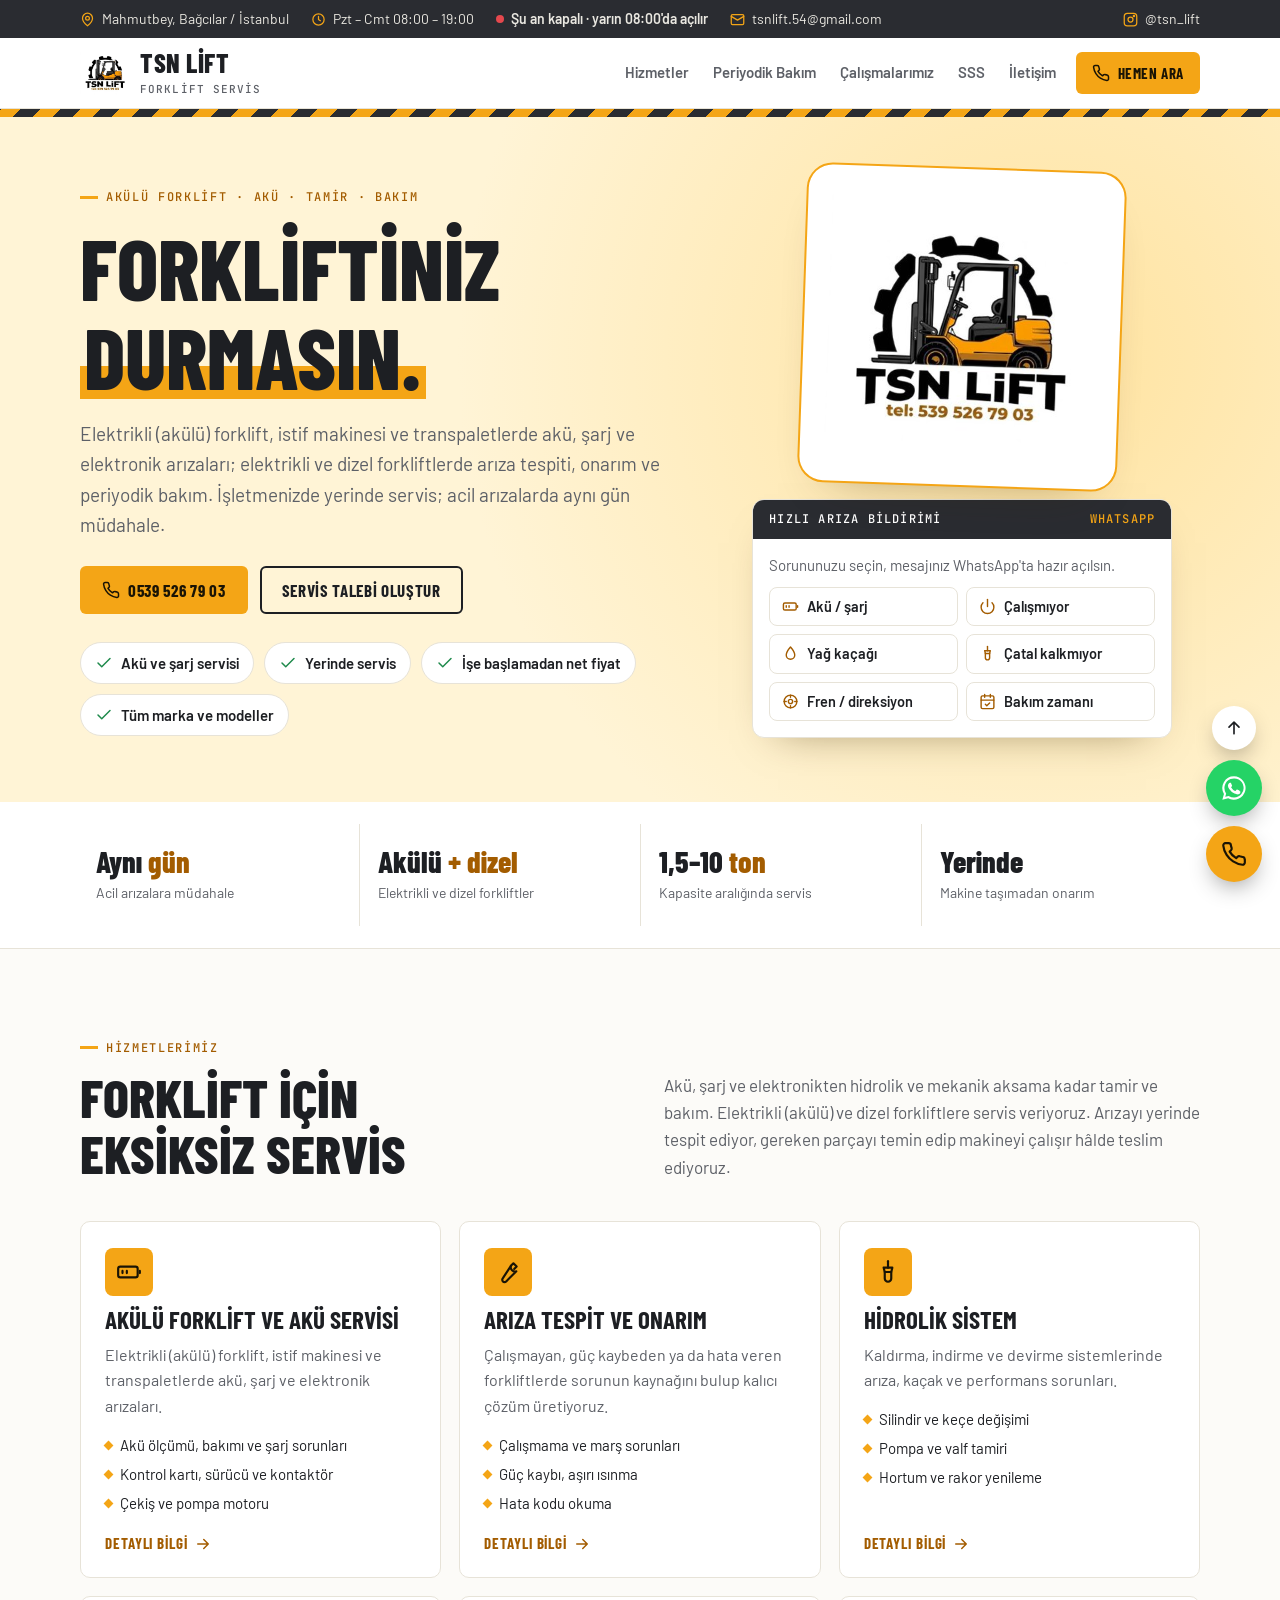
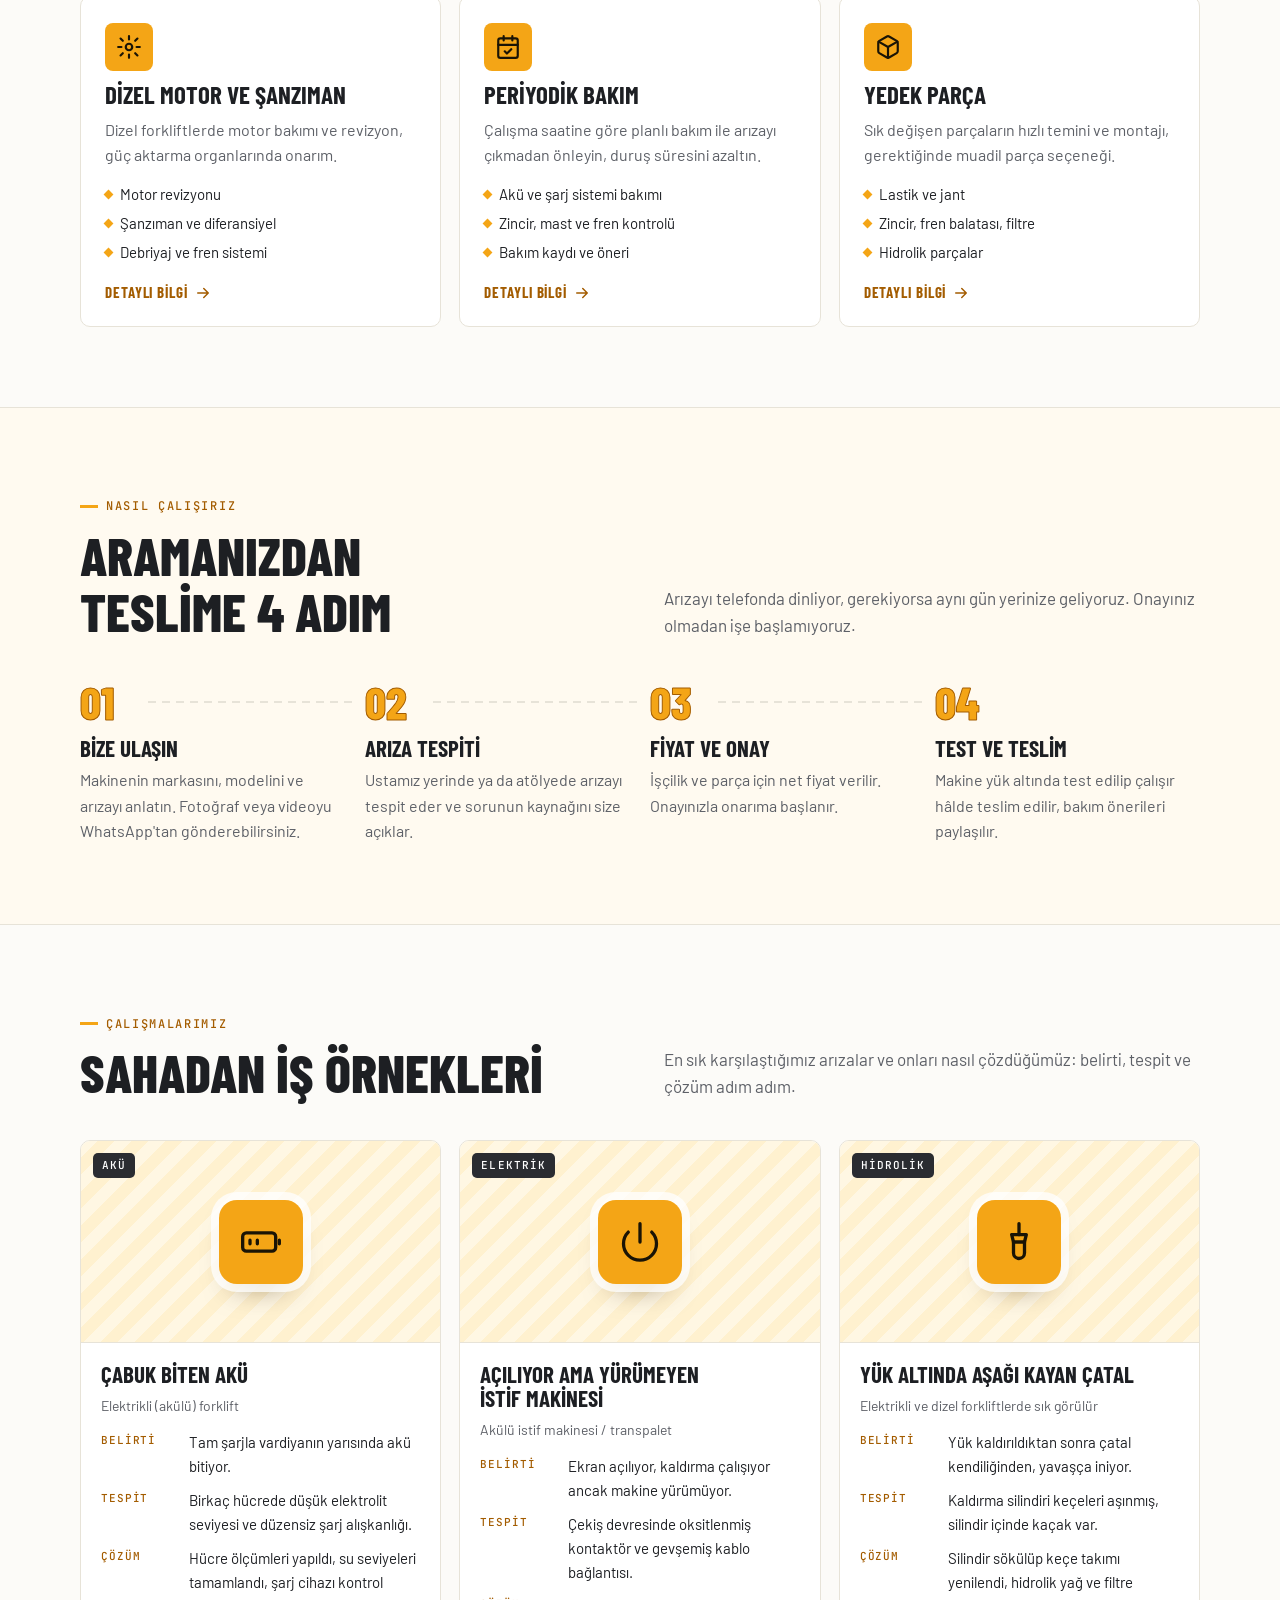
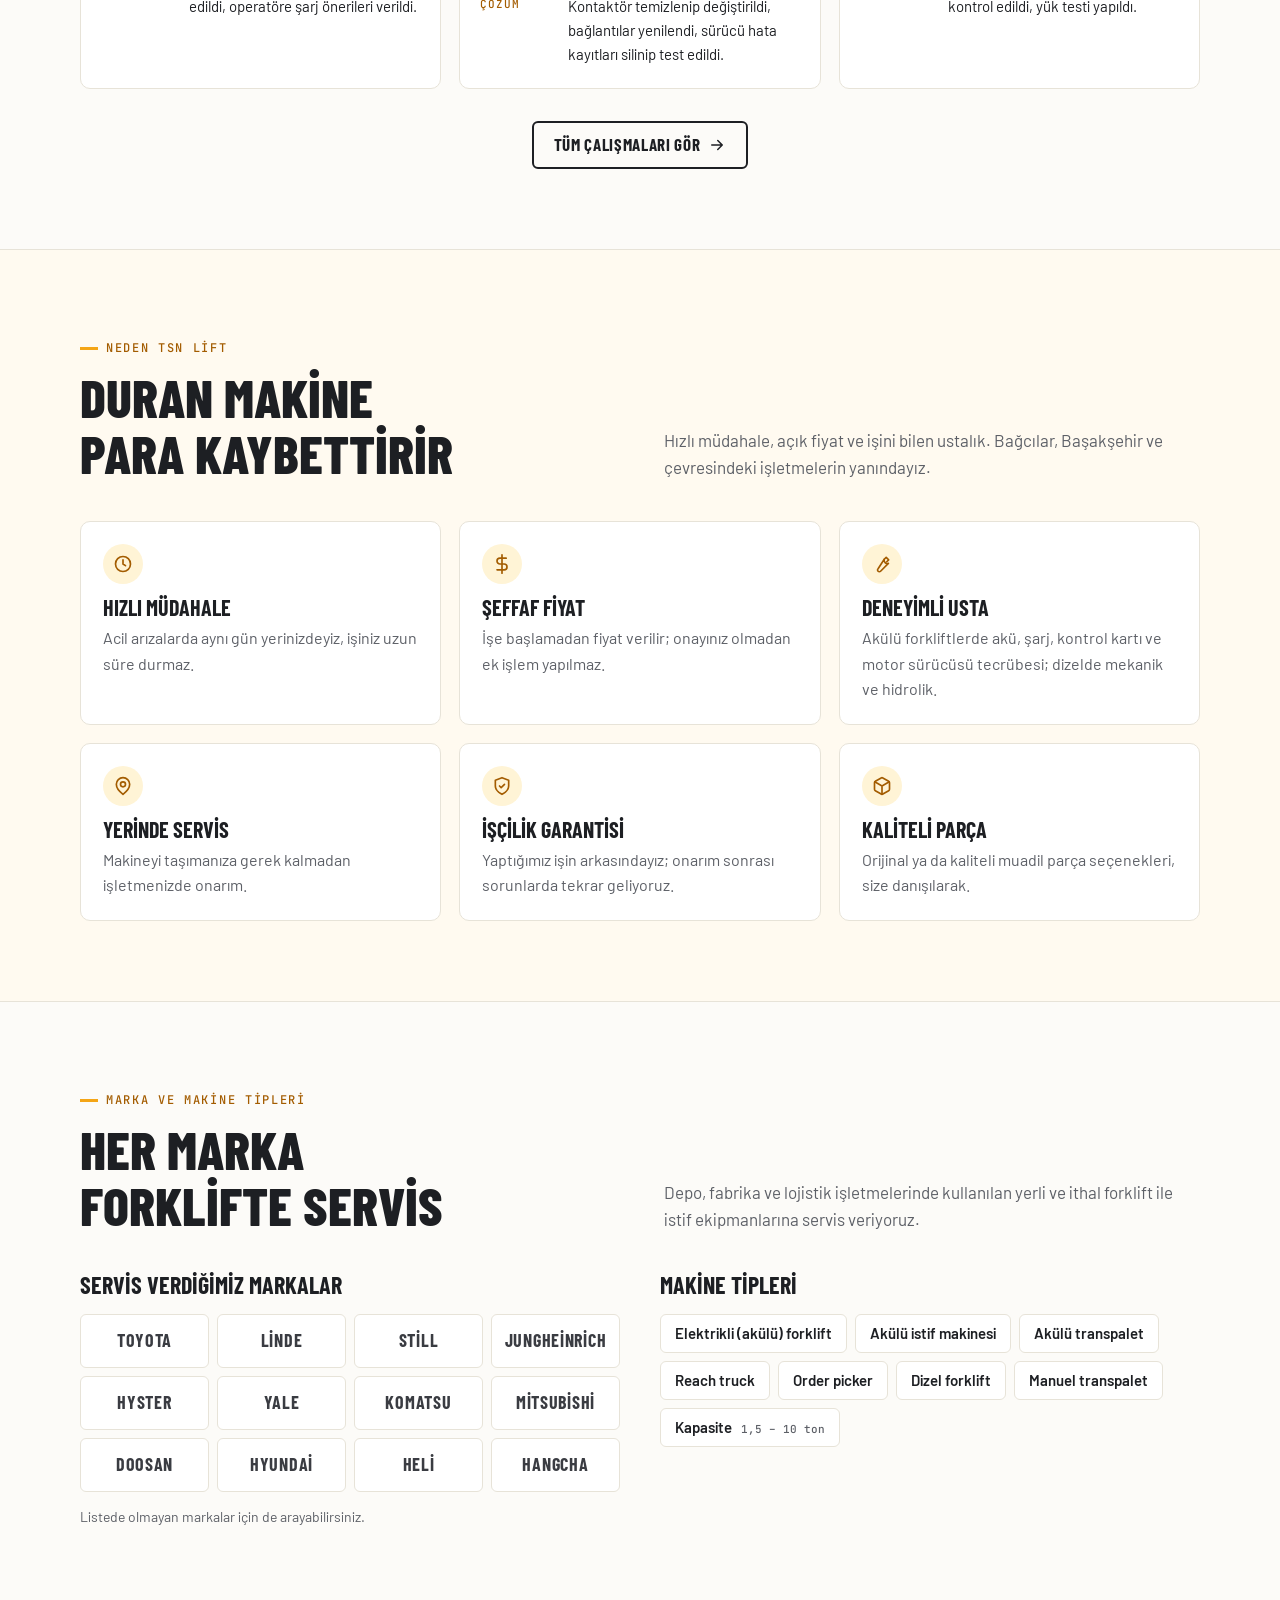
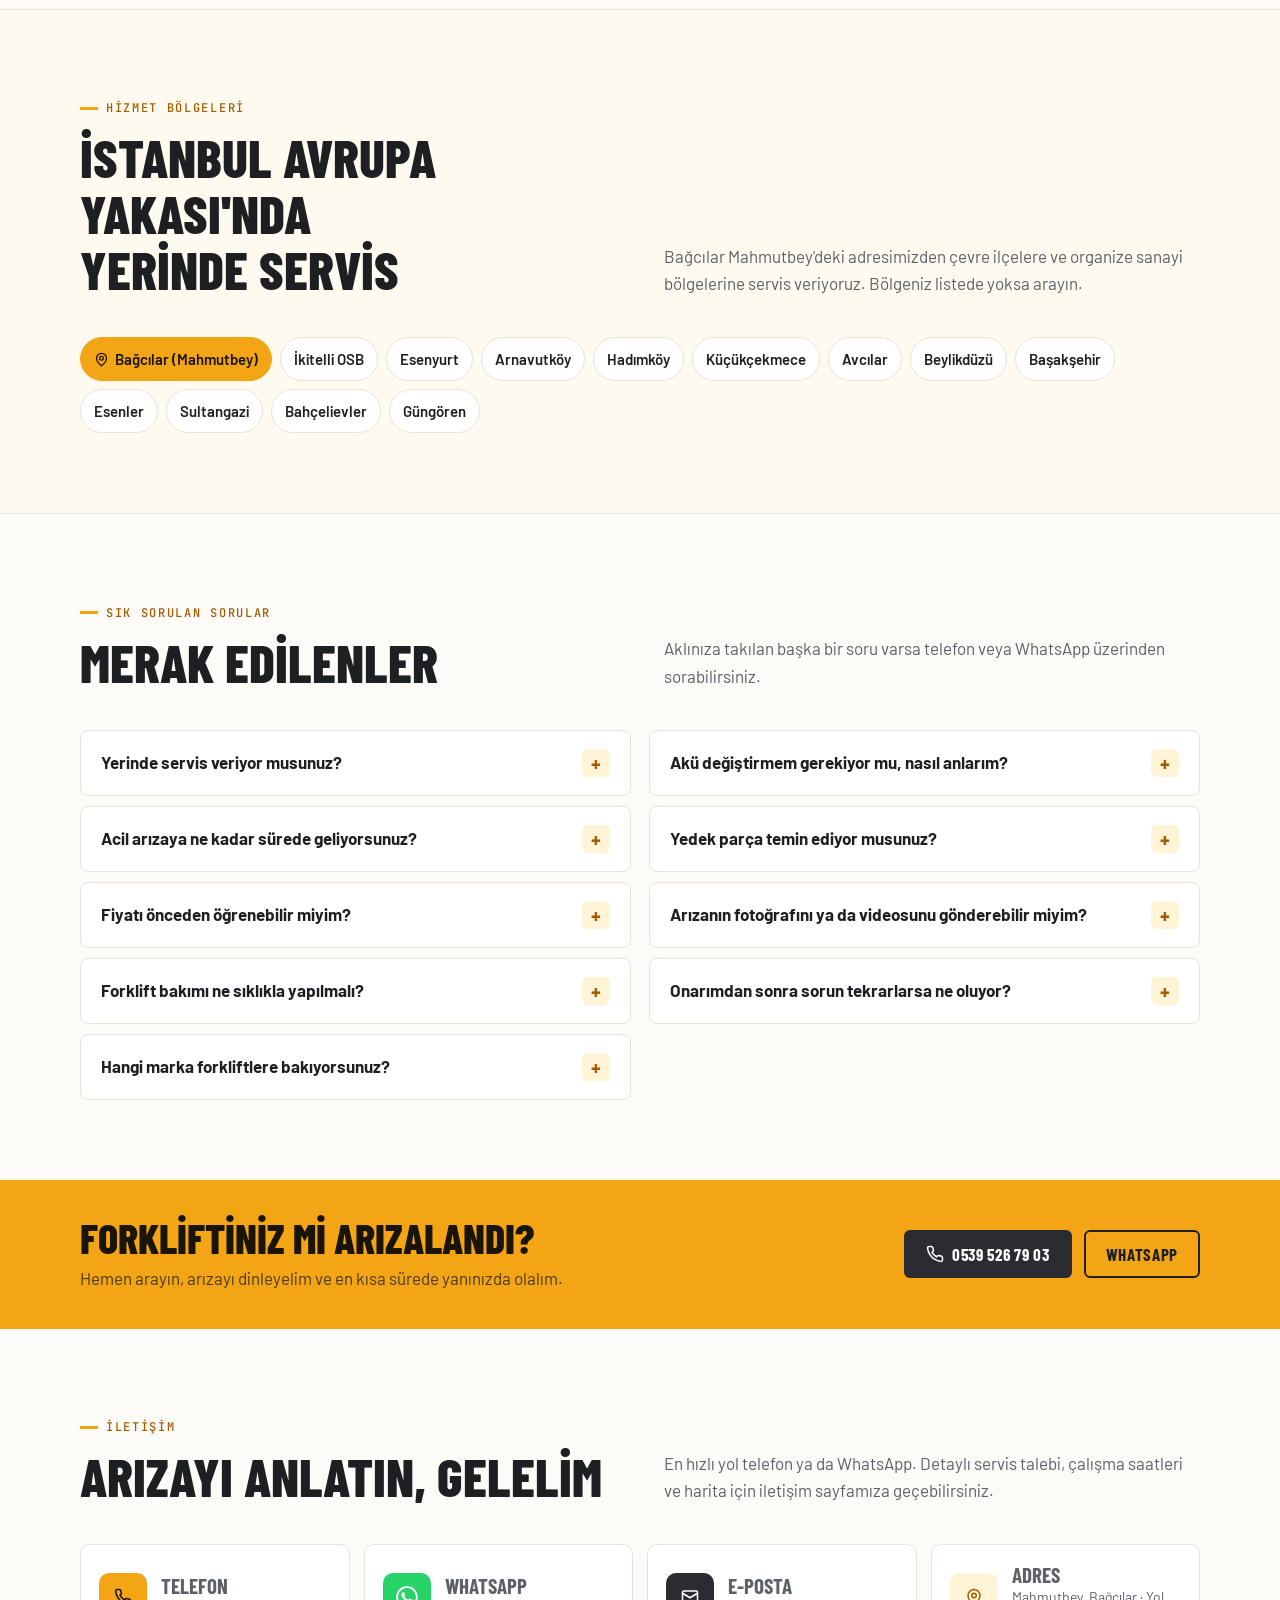
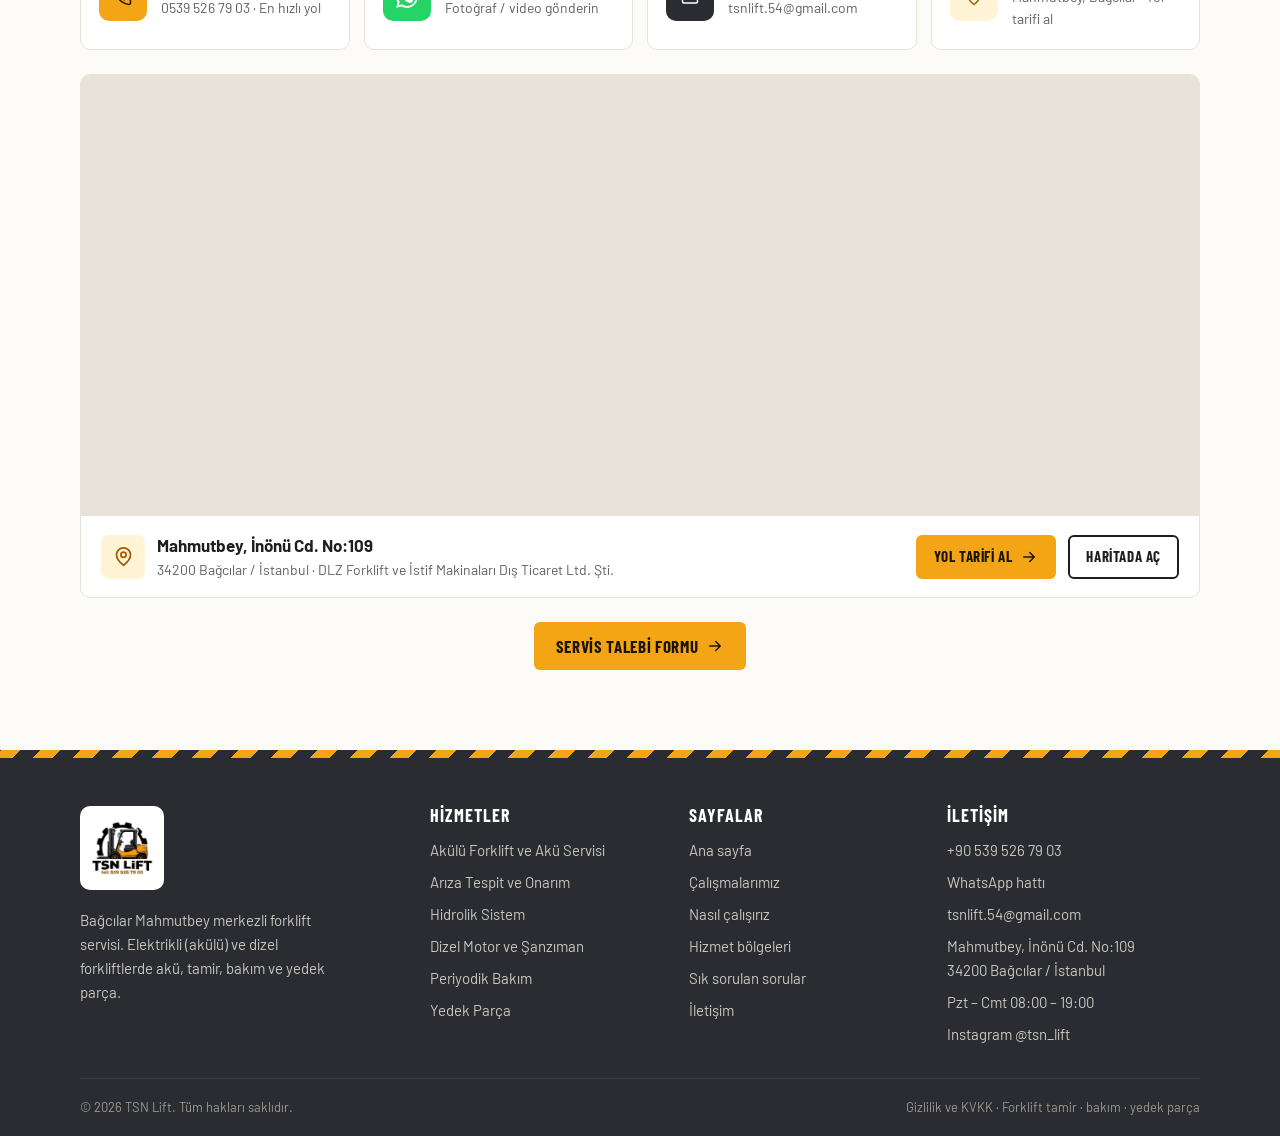
==== commit 5ff7ce6c: "Yeni adres ve harita: Mahmutbey, İnönü Cd. No:109, Bağcılar - Tüm sayfalarda adres Bağcılar (Mahmutb" ====
--- a/index.html
+++ b/index.html
@@ -3,15 +3,15 @@
 <head>
 <meta charset="utf-8">
 <meta name="viewport" content="width=device-width, initial-scale=1">
-<title>TSN Lift | Akülü Forklift ve Akü Servisi, Forklift Tamir ve Bakım – Başakşehir</title>
-<meta name="description" content="Başakşehir merkezli forklift servisi. Elektrikli (akülü) forklift, istif makinesi ve transpaletlerde akü, şarj ve elektronik arızaları; dizel forkliftlerde tamir, periyodik bakım ve yedek parça. Acil arızada aynı gün yerinde servis: 0539 526 79 03.">
+<title>TSN Lift | Akülü Forklift ve Akü Servisi, Forklift Tamir ve Bakım – Bağcılar, İstanbul</title>
+<meta name="description" content="Bağcılar Mahmutbey merkezli forklift servisi. Elektrikli (akülü) forklift, istif makinesi ve transpaletlerde akü, şarj ve elektronik arızaları; dizel forkliftlerde tamir, periyodik bakım ve yedek parça. Acil arızada aynı gün yerinde servis: 0539 526 79 03.">
 <link rel="canonical" href="https://www.tsnlift.com/">
 <meta name="theme-color" content="#f4a516">
 <meta property="og:type" content="website">
 <meta property="og:locale" content="tr_TR">
 <meta property="og:site_name" content="TSN Lift">
-<meta property="og:title" content="TSN Lift | Akülü Forklift ve Akü Servisi, Forklift Tamir ve Bakım – Başakşehir">
-<meta property="og:description" content="Başakşehir merkezli forklift servisi. Elektrikli (akülü) forklift, istif makinesi ve transpaletlerde akü, şarj ve elektronik arızaları; dizel forkliftlerde tamir, periyodik bakım ve yedek parça. Acil arızada aynı gün yerinde servis: 0539 526 79 03.">
+<meta property="og:title" content="TSN Lift | Akülü Forklift ve Akü Servisi, Forklift Tamir ve Bakım – Bağcılar, İstanbul">
+<meta property="og:description" content="Bağcılar Mahmutbey merkezli forklift servisi. Elektrikli (akülü) forklift, istif makinesi ve transpaletlerde akü, şarj ve elektronik arızaları; dizel forkliftlerde tamir, periyodik bakım ve yedek parça. Acil arızada aynı gün yerinde servis: 0539 526 79 03.">
 <meta property="og:url" content="https://www.tsnlift.com/">
 <meta property="og:image" content="https://www.tsnlift.com/assets/img/og-image.jpg">
 <meta name="twitter:card" content="summary_large_image">
@@ -22,14 +22,14 @@
 <link rel="preconnect" href="https://fonts.gstatic.com" crossorigin>
 <link rel="stylesheet" href="https://fonts.googleapis.com/css2?family=Barlow+Condensed:wght@600;700;800&family=Barlow:wght@400;500;600;700&family=JetBrains+Mono:wght@500&subset=latin-ext&display=swap">
 <link rel="stylesheet" href="assets/css/style.css">
-<script type="application/ld+json">{"@context":"https://schema.org","@type":"LocalBusiness","@id":"https://www.tsnlift.com/#isletme","name":"TSN Lift","description":"Başakşehir merkezli forklift servisi. Elektrikli (akülü) ve dizel forkliftlerde akü ve şarj sistemleri, tamir, bakım ve yedek parça. Yerinde servis.","url":"https://www.tsnlift.com/","logo":"https://www.tsnlift.com/assets/img/logo.jpg","image":"https://www.tsnlift.com/assets/img/og-image.jpg","telephone":"+905395267903","email":"tsnlift.54@gmail.com","address":{"@type":"PostalAddress","addressLocality":"Başakşehir","addressRegion":"İstanbul","addressCountry":"TR"},"areaServed":[{"@type":"Place","name":"Başakşehir, İstanbul"},{"@type":"Place","name":"İkitelli OSB, İstanbul"},{"@type":"Place","name":"Esenyurt, İstanbul"},{"@type":"Place","name":"Arnavutköy, İstanbul"},{"@type":"Place","name":"Hadımköy, İstanbul"},{"@type":"Place","name":"Küçükçekmece, İstanbul"},{"@type":"Place","name":"Avcılar, İstanbul"},{"@type":"Place","name":"Beylikdüzü, İstanbul"},{"@type":"Place","name":"Bağcılar, İstanbul"},{"@type":"Place","name":"Esenler, İstanbul"},{"@type":"Place","name":"Sultangazi, İstanbul"},{"@type":"Place","name":"Bahçelievler, İstanbul"},{"@type":"Place","name":"Güngören, İstanbul"}],"openingHoursSpecification":[{"@type":"OpeningHoursSpecification","dayOfWeek":["Monday","Tuesday","Wednesday","Thursday","Friday","Saturday"],"opens":"08:00","closes":"19:00"}],"sameAs":["https://www.instagram.com/tsn_lift/"],"hasOfferCatalog":{"@type":"OfferCatalog","name":"Forklift servis hizmetleri","itemListElement":[{"@type":"Offer","itemOffered":{"@type":"Service","name":"Akülü Forklift ve Akü Servisi","description":"Elektrikli (akülü) forklift, istif makinesi ve transpaletlerde akü, şarj ve elektronik arızaları."}},{"@type":"Offer","itemOffered":{"@type":"Service","name":"Forklift arıza tespit ve onarım","description":"Çalışmayan, güç kaybeden ya da hata veren forkliftlerde sorunun kaynağını bulup kalıcı çözüm üretiyoruz."}},{"@type":"Offer","itemOffered":{"@type":"Service","name":"Forklift hidrolik sistem","description":"Kaldırma, indirme ve devirme sistemlerinde arıza, kaçak ve performans sorunları."}},{"@type":"Offer","itemOffered":{"@type":"Service","name":"Forklift dizel motor ve şanzıman","description":"Dizel forkliftlerde motor bakımı ve revizyon, güç aktarma organlarında onarım."}},{"@type":"Offer","itemOffered":{"@type":"Service","name":"Forklift periyodik bakım","description":"Çalışma saatine göre planlı bakım ile arızayı çıkmadan önleyin, duruş süresini azaltın."}},{"@type":"Offer","itemOffered":{"@type":"Service","name":"Forklift yedek parça","description":"Sık değişen parçaların hızlı temini ve montajı, gerektiğinde muadil parça seçeneği."}}]}}</script>
-<script type="application/ld+json">{"@context":"https://schema.org","@type":"FAQPage","mainEntity":[{"@type":"Question","name":"Yerinde servis veriyor musunuz?","acceptedAnswer":{"@type":"Answer","text":"Evet. Arızaların büyük çoğunluğunu işletmenizde, makineyi taşımadan gideriyoruz. Büyük revizyon gereken durumlarda makine atölyeye alınır."}},{"@type":"Question","name":"Acil arızaya ne kadar sürede geliyorsunuz?","acceptedAnswer":{"@type":"Answer","text":"Başakşehir ve çevre ilçelerde acil arızalara genellikle aynı gün içinde müdahale ediyoruz. Kesin süre için arayın."}},{"@type":"Question","name":"Fiyatı önceden öğrenebilir miyim?","acceptedAnswer":{"@type":"Answer","text":"Arıza tespitinden sonra işçilik ve parça için net fiyat veriyoruz. Onayınız olmadan onarıma başlamıyoruz."}},{"@type":"Question","name":"Forklift bakımı ne sıklıkla yapılmalı?","acceptedAnswer":{"@type":"Answer","text":"Genel öneri her 250 çalışma saatinde bir ara bakım, yılda en az bir kez kapsamlı bakımdır. Kesin aralık, makinenin kullanım yoğunluğuna ve üreticinin önerisine göre belirlenir."}},{"@type":"Question","name":"Hangi marka forkliftlere bakıyorsunuz?","acceptedAnswer":{"@type":"Answer","text":"Toyota, Linde, Still, Jungheinrich, Hyster, Yale, Komatsu, Mitsubishi, Doosan, Hyundai, Heli, Hangcha ve diğer yaygın markalarda elektrikli (akülü) ve dizel modellere servis veriyoruz."}},{"@type":"Question","name":"Akü değiştirmem gerekiyor mu, nasıl anlarım?","acceptedAnswer":{"@type":"Answer","text":"Akünün çabuk bitmesi her zaman değişim gerektiği anlamına gelmez. Önce hücre ölçümü, su seviyesi ve şarj cihazı kontrolüyle akünün gerçek durumunu tespit ediyoruz. Çoğu zaman bakım veya şarj düzeniyle sorun çözülür; değişim gerçekten gerekiyorsa bunu size açıkça söylüyoruz."}},{"@type":"Question","name":"Yedek parça temin ediyor musunuz?","acceptedAnswer":{"@type":"Answer","text":"Evet. Sık kullanılan parçaları hızlıca temin ediyoruz; orijinal ve muadil seçenekleri fiyatlarıyla birlikte size sunuyoruz."}},{"@type":"Question","name":"Arızanın fotoğrafını ya da videosunu gönderebilir miyim?","acceptedAnswer":{"@type":"Answer","text":"Evet, WhatsApp hattımıza gönderebilirsiniz. Görüntü, arızayı önceden değerlendirip doğru parça ve ekipmanla gelmemizi kolaylaştırır."}},{"@type":"Question","name":"Onarımdan sonra sorun tekrarlarsa ne oluyor?","acceptedAnswer":{"@type":"Answer","text":"Yaptığımız işin arkasındayız. Onarım sonrası aynı konuda bir sorun yaşarsanız bize ulaşın, tekrar gelip kontrol ediyoruz."}}]}</script>
+<script type="application/ld+json">{"@context":"https://schema.org","@type":"LocalBusiness","@id":"https://www.tsnlift.com/#isletme","name":"TSN Lift","description":"Bağcılar Mahmutbey merkezli forklift servisi. Elektrikli (akülü) ve dizel forkliftlerde akü ve şarj sistemleri, tamir, bakım ve yedek parça. Yerinde servis.","url":"https://www.tsnlift.com/","logo":"https://www.tsnlift.com/assets/img/logo.jpg","image":"https://www.tsnlift.com/assets/img/og-image.jpg","telephone":"+905395267903","email":"tsnlift.54@gmail.com","address":{"@type":"PostalAddress","streetAddress":"Mahmutbey, İnönü Cd. No:109","postalCode":"34200","addressLocality":"Bağcılar","addressRegion":"İstanbul","addressCountry":"TR"},"geo":{"@type":"GeoCoordinates","latitude":41.0590245,"longitude":28.8307798},"hasMap":"https://www.google.com/maps/search/?api=1&query=DLZ%20Forklift%20ve%20%C4%B0stif%20Makinalar%C4%B1%2C%20%C4%B0n%C3%B6n%C3%BC%20Cd.%20No%3A109%2C%20Mahmutbey%2C%20Ba%C4%9Fc%C4%B1lar%2F%C4%B0stanbul","areaServed":[{"@type":"Place","name":"Başakşehir, İstanbul"},{"@type":"Place","name":"İkitelli OSB, İstanbul"},{"@type":"Place","name":"Esenyurt, İstanbul"},{"@type":"Place","name":"Arnavutköy, İstanbul"},{"@type":"Place","name":"Hadımköy, İstanbul"},{"@type":"Place","name":"Küçükçekmece, İstanbul"},{"@type":"Place","name":"Avcılar, İstanbul"},{"@type":"Place","name":"Beylikdüzü, İstanbul"},{"@type":"Place","name":"Bağcılar, İstanbul"},{"@type":"Place","name":"Esenler, İstanbul"},{"@type":"Place","name":"Sultangazi, İstanbul"},{"@type":"Place","name":"Bahçelievler, İstanbul"},{"@type":"Place","name":"Güngören, İstanbul"}],"openingHoursSpecification":[{"@type":"OpeningHoursSpecification","dayOfWeek":["Monday","Tuesday","Wednesday","Thursday","Friday","Saturday"],"opens":"08:00","closes":"19:00"}],"sameAs":["https://www.instagram.com/tsn_lift/"],"hasOfferCatalog":{"@type":"OfferCatalog","name":"Forklift servis hizmetleri","itemListElement":[{"@type":"Offer","itemOffered":{"@type":"Service","name":"Akülü Forklift ve Akü Servisi","description":"Elektrikli (akülü) forklift, istif makinesi ve transpaletlerde akü, şarj ve elektronik arızaları."}},{"@type":"Offer","itemOffered":{"@type":"Service","name":"Forklift arıza tespit ve onarım","description":"Çalışmayan, güç kaybeden ya da hata veren forkliftlerde sorunun kaynağını bulup kalıcı çözüm üretiyoruz."}},{"@type":"Offer","itemOffered":{"@type":"Service","name":"Forklift hidrolik sistem","description":"Kaldırma, indirme ve devirme sistemlerinde arıza, kaçak ve performans sorunları."}},{"@type":"Offer","itemOffered":{"@type":"Service","name":"Forklift dizel motor ve şanzıman","description":"Dizel forkliftlerde motor bakımı ve revizyon, güç aktarma organlarında onarım."}},{"@type":"Offer","itemOffered":{"@type":"Service","name":"Forklift periyodik bakım","description":"Çalışma saatine göre planlı bakım ile arızayı çıkmadan önleyin, duruş süresini azaltın."}},{"@type":"Offer","itemOffered":{"@type":"Service","name":"Forklift yedek parça","description":"Sık değişen parçaların hızlı temini ve montajı, gerektiğinde muadil parça seçeneği."}}]}}</script>
+<script type="application/ld+json">{"@context":"https://schema.org","@type":"FAQPage","mainEntity":[{"@type":"Question","name":"Yerinde servis veriyor musunuz?","acceptedAnswer":{"@type":"Answer","text":"Evet. Arızaların büyük çoğunluğunu işletmenizde, makineyi taşımadan gideriyoruz. Büyük revizyon gereken durumlarda makine atölyeye alınır."}},{"@type":"Question","name":"Acil arızaya ne kadar sürede geliyorsunuz?","acceptedAnswer":{"@type":"Answer","text":"Bağcılar, Başakşehir ve çevre ilçelerde acil arızalara genellikle aynı gün içinde müdahale ediyoruz. Kesin süre için arayın."}},{"@type":"Question","name":"Fiyatı önceden öğrenebilir miyim?","acceptedAnswer":{"@type":"Answer","text":"Arıza tespitinden sonra işçilik ve parça için net fiyat veriyoruz. Onayınız olmadan onarıma başlamıyoruz."}},{"@type":"Question","name":"Forklift bakımı ne sıklıkla yapılmalı?","acceptedAnswer":{"@type":"Answer","text":"Genel öneri her 250 çalışma saatinde bir ara bakım, yılda en az bir kez kapsamlı bakımdır. Kesin aralık, makinenin kullanım yoğunluğuna ve üreticinin önerisine göre belirlenir."}},{"@type":"Question","name":"Hangi marka forkliftlere bakıyorsunuz?","acceptedAnswer":{"@type":"Answer","text":"Toyota, Linde, Still, Jungheinrich, Hyster, Yale, Komatsu, Mitsubishi, Doosan, Hyundai, Heli, Hangcha ve diğer yaygın markalarda elektrikli (akülü) ve dizel modellere servis veriyoruz."}},{"@type":"Question","name":"Akü değiştirmem gerekiyor mu, nasıl anlarım?","acceptedAnswer":{"@type":"Answer","text":"Akünün çabuk bitmesi her zaman değişim gerektiği anlamına gelmez. Önce hücre ölçümü, su seviyesi ve şarj cihazı kontrolüyle akünün gerçek durumunu tespit ediyoruz. Çoğu zaman bakım veya şarj düzeniyle sorun çözülür; değişim gerçekten gerekiyorsa bunu size açıkça söylüyoruz."}},{"@type":"Question","name":"Yedek parça temin ediyor musunuz?","acceptedAnswer":{"@type":"Answer","text":"Evet. Sık kullanılan parçaları hızlıca temin ediyoruz; orijinal ve muadil seçenekleri fiyatlarıyla birlikte size sunuyoruz."}},{"@type":"Question","name":"Arızanın fotoğrafını ya da videosunu gönderebilir miyim?","acceptedAnswer":{"@type":"Answer","text":"Evet, WhatsApp hattımıza gönderebilirsiniz. Görüntü, arızayı önceden değerlendirip doğru parça ve ekipmanla gelmemizi kolaylaştırır."}},{"@type":"Question","name":"Onarımdan sonra sorun tekrarlarsa ne oluyor?","acceptedAnswer":{"@type":"Answer","text":"Yaptığımız işin arkasındayız. Onarım sonrası aynı konuda bir sorun yaşarsanız bize ulaşın, tekrar gelip kontrol ediyoruz."}}]}</script>
 </head>
 <body>
 <a class="skip" href="#icerik">İçeriğe geç</a>
 <div class="infobar">
   <div class="wrap">
-    <span><svg class="i" viewBox="0 0 24 24" aria-hidden="true"><path d="M20 10c0 6-8 12-8 12S4 16 4 10a8 8 0 0 1 16 0z"/><circle cx="12" cy="10" r="3"/></svg>Başakşehir, İstanbul</span>
+    <a href="https://www.google.com/maps/search/?api=1&amp;query=DLZ%20Forklift%20ve%20%C4%B0stif%20Makinalar%C4%B1%2C%20%C4%B0n%C3%B6n%C3%BC%20Cd.%20No%3A109%2C%20Mahmutbey%2C%20Ba%C4%9Fc%C4%B1lar%2F%C4%B0stanbul" target="_blank" rel="noopener"><svg class="i" viewBox="0 0 24 24" aria-hidden="true"><path d="M20 10c0 6-8 12-8 12S4 16 4 10a8 8 0 0 1 16 0z"/><circle cx="12" cy="10" r="3"/></svg>Mahmutbey, Bağcılar / İstanbul</a>
     <span class="hide-s"><svg class="i" viewBox="0 0 24 24" aria-hidden="true"><circle cx="12" cy="12" r="9"/><path d="M12 7v5l3 2"/></svg>Pzt – Cmt 08:00 – 19:00</span>
     <span class="status hide-s" aria-live="polite"></span>
     <a class="hide-s" href="mailto:tsnlift.54@gmail.com"><svg class="i" viewBox="0 0 24 24" aria-hidden="true"><rect x="2" y="4" width="20" height="16" rx="2"/><path d="m22 7-10 6L2 7"/></svg>tsnlift.54@gmail.com</a>
@@ -241,7 +241,7 @@
   <div class="wrap">
     <div class="head">
       <div><div class="eyebrow">Neden TSN Lift</div><h2 class="up">Duran makine para kaybettirir</h2></div>
-      <p>Hızlı müdahale, açık fiyat ve işini bilen ustalık. Başakşehir ve çevresindeki işletmelerin yanındayız.</p>
+      <p>Hızlı müdahale, açık fiyat ve işini bilen ustalık. Bağcılar, Başakşehir ve çevresindeki işletmelerin yanındayız.</p>
     </div>
     <div class="why-grid">
       <div class="why-item"><div class="ic"><svg class="i" viewBox="0 0 24 24" aria-hidden="true"><circle cx="12" cy="12" r="9"/><path d="M12 7v5l3 2"/></svg></div><h3 class="up">Hızlı müdahale</h3><p>Acil arızalarda aynı gün yerinizdeyiz, işiniz uzun süre durmaz.</p></div>
@@ -278,11 +278,11 @@
   <div class="wrap">
     <div class="head">
       <div><div class="eyebrow">Hizmet bölgeleri</div><h2 class="up">İstanbul Avrupa Yakası'nda yerinde servis</h2></div>
-      <p>Başakşehir merkezli olarak çevre ilçelere ve organize sanayi bölgelerine servis veriyoruz. Bölgeniz listede yoksa arayın.</p>
+      <p>Bağcılar Mahmutbey'deki adresimizden çevre ilçelere ve organize sanayi bölgelerine servis veriyoruz. Bölgeniz listede yoksa arayın.</p>
     </div>
     <div class="areas">
-      <span class="main"><svg class="i" viewBox="0 0 24 24" aria-hidden="true"><path d="M20 10c0 6-8 12-8 12S4 16 4 10a8 8 0 0 1 16 0z"/><circle cx="12" cy="10" r="3"/></svg>Başakşehir</span>
-      <span>İkitelli OSB</span><span>Esenyurt</span><span>Arnavutköy</span><span>Hadımköy</span><span>Küçükçekmece</span><span>Avcılar</span><span>Beylikdüzü</span><span>Bağcılar</span><span>Esenler</span><span>Sultangazi</span><span>Bahçelievler</span><span>Güngören</span>
+      <span class="main"><svg class="i" viewBox="0 0 24 24" aria-hidden="true"><path d="M20 10c0 6-8 12-8 12S4 16 4 10a8 8 0 0 1 16 0z"/><circle cx="12" cy="10" r="3"/></svg>Bağcılar (Mahmutbey)</span>
+      <span>İkitelli OSB</span><span>Esenyurt</span><span>Arnavutköy</span><span>Hadımköy</span><span>Küçükçekmece</span><span>Avcılar</span><span>Beylikdüzü</span><span>Başakşehir</span><span>Esenler</span><span>Sultangazi</span><span>Bahçelievler</span><span>Güngören</span>
     </div>
   </div>
 </section>
@@ -295,7 +295,7 @@
     </div>
     <div class="faq faq-cols">
       <div><details><summary>Yerinde servis veriyor musunuz?</summary><p>Evet. Arızaların büyük çoğunluğunu işletmenizde, makineyi taşımadan gideriyoruz. Büyük revizyon gereken durumlarda makine atölyeye alınır.</p></details>
-<details><summary>Acil arızaya ne kadar sürede geliyorsunuz?</summary><p>Başakşehir ve çevre ilçelerde acil arızalara genellikle aynı gün içinde müdahale ediyoruz. Kesin süre için arayın.</p></details>
+<details><summary>Acil arızaya ne kadar sürede geliyorsunuz?</summary><p>Bağcılar, Başakşehir ve çevre ilçelerde acil arızalara genellikle aynı gün içinde müdahale ediyoruz. Kesin süre için arayın.</p></details>
 <details><summary>Fiyatı önceden öğrenebilir miyim?</summary><p>Arıza tespitinden sonra işçilik ve parça için net fiyat veriyoruz. Onayınız olmadan onarıma başlamıyoruz.</p></details>
 <details><summary>Forklift bakımı ne sıklıkla yapılmalı?</summary><p>Genel öneri her 250 çalışma saatinde bir ara bakım, yılda en az bir kez kapsamlı bakımdır. Kesin aralık, makinenin kullanım yoğunluğuna ve üreticinin önerisine göre belirlenir.</p></details>
 <details><summary>Hangi marka forkliftlere bakıyorsunuz?</summary><p>Toyota, Linde, Still, Jungheinrich, Hyster, Yale, Komatsu, Mitsubishi, Doosan, Hyundai, Heli, Hangcha ve diğer yaygın markalarda elektrikli (akülü) ve dizel modellere servis veriyoruz.</p></details></div>
@@ -328,8 +328,16 @@
       <a class="channel" href="tel:+905395267903"><span class="ic"><svg class="i" viewBox="0 0 24 24" aria-hidden="true"><path d="M22 16.9v3a2 2 0 0 1-2.2 2 19.8 19.8 0 0 1-8.6-3.1 19.5 19.5 0 0 1-6-6A19.8 19.8 0 0 1 2.1 4.2 2 2 0 0 1 4.1 2h3a2 2 0 0 1 2 1.7c.1.9.4 1.8.7 2.7a2 2 0 0 1-.5 2.1L8 9.8a16 16 0 0 0 6 6l1.3-1.3a2 2 0 0 1 2.1-.4c.9.3 1.8.6 2.7.7a2 2 0 0 1 1.7 2z"/></svg></span><span><b>Telefon</b><span>0539 526 79 03 · En hızlı yol</span></span></a>
       <a class="channel wa" href="https://wa.me/905395267903?text=Merhaba%20TSN%20Lift%2C%20forkliftim%20i%C3%A7in%20bilgi%20almak%20istiyorum." target="_blank" rel="noopener"><span class="ic"><svg style="width:26px;height:26px" viewBox="0 0 24 24" fill="currentColor" aria-hidden="true"><path d="M12 2a10 10 0 0 0-8.6 15.1L2 22l5-1.3A10 10 0 1 0 12 2zm0 18.2a8.2 8.2 0 0 1-4.2-1.2l-.3-.2-3 .8.8-2.9-.2-.3A8.2 8.2 0 1 1 12 20.2zm4.5-6.1c-.2-.1-1.5-.7-1.7-.8-.2-.1-.4-.1-.6.1l-.8 1c-.1.2-.3.2-.5.1a6.7 6.7 0 0 1-3.3-2.9c-.3-.4.2-.4.7-1.4.1-.2 0-.3 0-.4l-.8-1.8c-.2-.5-.4-.4-.6-.4h-.5a1 1 0 0 0-.7.3 3 3 0 0 0-.9 2.2 5.2 5.2 0 0 0 1.1 2.7 11.8 11.8 0 0 0 4.5 4c1.7.7 2.3.8 3.2.6.5-.1 1.5-.6 1.7-1.2.2-.6.2-1.1.2-1.2-.1-.1-.3-.2-.5-.3z"/></svg></span><span><b>WhatsApp</b><span>Fotoğraf / video gönderin</span></span></a>
       <a class="channel ml" href="mailto:tsnlift.54@gmail.com"><span class="ic"><svg class="i" viewBox="0 0 24 24" aria-hidden="true"><rect x="2" y="4" width="20" height="16" rx="2"/><path d="m22 7-10 6L2 7"/></svg></span><span><b>E-posta</b><span>tsnlift.54@gmail.com</span></span></a>
-    </div>
-    <div class="more" style="margin-top:8px"><a class="btn btn-y" href="iletisim.html#form">Servis talebi formu <svg class="i" viewBox="0 0 24 24" aria-hidden="true"><path d="M5 12h14M13 6l6 6-6 6"/></svg></a></div>
+      <a class="channel ad" href="https://www.google.com/maps/dir/?api=1&amp;destination=DLZ%20Forklift%20ve%20%C4%B0stif%20Makinalar%C4%B1%2C%20%C4%B0n%C3%B6n%C3%BC%20Cd.%20No%3A109%2C%20Mahmutbey%2C%20Ba%C4%9Fc%C4%B1lar%2F%C4%B0stanbul" target="_blank" rel="noopener"><span class="ic"><svg class="i" viewBox="0 0 24 24" aria-hidden="true"><path d="M20 10c0 6-8 12-8 12S4 16 4 10a8 8 0 0 1 16 0z"/><circle cx="12" cy="10" r="3"/></svg></span><span><b>Adres</b><span>Mahmutbey, Bağcılar · Yol tarifi al</span></span></a>
+    </div>
+    <div class="mapbox">
+      <div class="map"><iframe title="TSN Lift konumu – Mahmutbey, Bağcılar" src="https://maps.google.com/maps?q=DLZ%20Forklift%20ve%20%C4%B0stif%20Makinalar%C4%B1%2C%20%C4%B0n%C3%B6n%C3%BC%20Cd.%20No%3A109%2C%20Mahmutbey%2C%20Ba%C4%9Fc%C4%B1lar%2F%C4%B0stanbul&amp;z=16&amp;output=embed" loading="lazy" referrerpolicy="no-referrer-when-downgrade"></iframe></div>
+      <div class="map-bar">
+        <div class="map-addr"><span class="ic"><svg class="i" viewBox="0 0 24 24" aria-hidden="true"><path d="M20 10c0 6-8 12-8 12S4 16 4 10a8 8 0 0 1 16 0z"/><circle cx="12" cy="10" r="3"/></svg></span><div><b>Mahmutbey, İnönü Cd. No:109</b><span>34200 Bağcılar / İstanbul · DLZ Forklift ve İstif Makinaları Dış Ticaret Ltd. Şti.</span></div></div>
+        <div class="cta-row"><a class="btn btn-y" href="https://www.google.com/maps/dir/?api=1&amp;destination=DLZ%20Forklift%20ve%20%C4%B0stif%20Makinalar%C4%B1%2C%20%C4%B0n%C3%B6n%C3%BC%20Cd.%20No%3A109%2C%20Mahmutbey%2C%20Ba%C4%9Fc%C4%B1lar%2F%C4%B0stanbul" target="_blank" rel="noopener">Yol tarifi al <svg class="i" viewBox="0 0 24 24" aria-hidden="true"><path d="M5 12h14M13 6l6 6-6 6"/></svg></a><a class="btn btn-o" href="https://www.google.com/maps/search/?api=1&amp;query=DLZ%20Forklift%20ve%20%C4%B0stif%20Makinalar%C4%B1%2C%20%C4%B0n%C3%B6n%C3%BC%20Cd.%20No%3A109%2C%20Mahmutbey%2C%20Ba%C4%9Fc%C4%B1lar%2F%C4%B0stanbul" target="_blank" rel="noopener">Haritada aç</a></div>
+      </div>
+    </div>
+    <div class="more" style="margin-top:24px"><a class="btn btn-y" href="iletisim.html#form">Servis talebi formu <svg class="i" viewBox="0 0 24 24" aria-hidden="true"><path d="M5 12h14M13 6l6 6-6 6"/></svg></a></div>
   </div>
 </section>
 </main>
@@ -338,10 +346,10 @@
 <footer>
   <div class="wrap">
     <div class="fgrid">
-      <div class="fbrand"><img src="assets/img/logo.jpg" alt="TSN Lift logosu" width="84" height="84" loading="lazy"><p>Başakşehir merkezli forklift servisi. Elektrikli (akülü) ve dizel forkliftlerde akü, tamir, bakım ve yedek parça.</p></div>
+      <div class="fbrand"><img src="assets/img/logo.jpg" alt="TSN Lift logosu" width="84" height="84" loading="lazy"><p>Bağcılar Mahmutbey merkezli forklift servisi. Elektrikli (akülü) ve dizel forkliftlerde akü, tamir, bakım ve yedek parça.</p></div>
       <div><h4>Hizmetler</h4><ul><li><a href="hizmetler.html#elektrik-aku">Akülü Forklift ve Akü Servisi</a></li><li><a href="hizmetler.html#ariza-onarim">Arıza Tespit ve Onarım</a></li><li><a href="hizmetler.html#hidrolik">Hidrolik Sistem</a></li><li><a href="hizmetler.html#motor-sanziman">Dizel Motor ve Şanzıman</a></li><li><a href="periyodik-bakim.html">Periyodik Bakım</a></li><li><a href="hizmetler.html#yedek-parca">Yedek Parça</a></li></ul></div>
       <div><h4>Sayfalar</h4><ul><li><a href="index.html">Ana sayfa</a></li><li><a href="calismalar.html">Çalışmalarımız</a></li><li><a href="index.html#surec">Nasıl çalışırız</a></li><li><a href="index.html#bolgeler">Hizmet bölgeleri</a></li><li><a href="index.html#sss">Sık sorulan sorular</a></li><li><a href="iletisim.html">İletişim</a></li></ul></div>
-      <div><h4>İletişim</h4><ul><li><a href="tel:+905395267903">+90 539 526 79 03</a></li><li><a href="https://wa.me/905395267903" target="_blank" rel="noopener">WhatsApp hattı</a></li><li><a href="mailto:tsnlift.54@gmail.com">tsnlift.54@gmail.com</a></li><li>Başakşehir, İstanbul</li><li>Pzt – Cmt 08:00 – 19:00</li><li><a href="https://www.instagram.com/tsn_lift/" target="_blank" rel="noopener">Instagram @tsn_lift</a></li></ul></div>
+      <div><h4>İletişim</h4><ul><li><a href="tel:+905395267903">+90 539 526 79 03</a></li><li><a href="https://wa.me/905395267903" target="_blank" rel="noopener">WhatsApp hattı</a></li><li><a href="mailto:tsnlift.54@gmail.com">tsnlift.54@gmail.com</a></li><li><a href="https://www.google.com/maps/search/?api=1&amp;query=DLZ%20Forklift%20ve%20%C4%B0stif%20Makinalar%C4%B1%2C%20%C4%B0n%C3%B6n%C3%BC%20Cd.%20No%3A109%2C%20Mahmutbey%2C%20Ba%C4%9Fc%C4%B1lar%2F%C4%B0stanbul" target="_blank" rel="noopener">Mahmutbey, İnönü Cd. No:109<br>34200 Bağcılar / İstanbul</a></li><li>Pzt – Cmt 08:00 – 19:00</li><li><a href="https://www.instagram.com/tsn_lift/" target="_blank" rel="noopener">Instagram @tsn_lift</a></li></ul></div>
     </div>
     <div class="fbottom"><span>© <span data-year>2026</span> TSN Lift. Tüm hakları saklıdır.</span><span><a href="gizlilik.html">Gizlilik ve KVKK</a> · Forklift tamir · bakım · yedek parça</span></div>
   </div>
--- a/assets/css/style.css
+++ b/assets/css/style.css
@@ -317,6 +317,7 @@
 .row .val{font-weight:600;font-size:18px;overflow-wrap:anywhere;font-variant-numeric:tabular-nums}
 .row .val a{text-decoration:none}
 .row .val a:hover{color:var(--amber)}
+.row .sub{font-size:13px;color:var(--muted);margin-top:4px;overflow-wrap:anywhere}
 .mini{font:600 13px/1 var(--body);background:transparent;border:1.5px solid var(--line);color:var(--ink);padding:8px 10px;border-radius:6px;cursor:pointer;text-decoration:none;white-space:nowrap}
 .mini:hover{border-color:var(--ink)}
 .mini.done{border-color:var(--ok);color:var(--ok)}
@@ -351,17 +352,29 @@
 .out .btn{font-size:14px;padding:10px 14px}
 .map{margin-top:24px;border-radius:var(--radius);overflow:hidden;border:1px solid var(--line);background:var(--line);height:clamp(300px,36vw,440px)}
 .map iframe{width:100%;height:100%;border:0;display:block}
+.mapbox{margin-top:24px;border:1px solid var(--line);border-radius:var(--radius);overflow:hidden;background:var(--surface)}
+.mapbox .map{margin:0;border:0;border-radius:0}
+.map-bar{display:flex;flex-wrap:wrap;gap:14px 20px;align-items:center;justify-content:space-between;padding:16px 20px;border-top:1px solid var(--line)}
+.map-addr{display:flex;gap:12px;align-items:center;min-width:0;flex:1 1 320px}
+.map-addr .ic{width:44px;height:44px;flex:none;border-radius:8px;background:var(--yellow-soft);color:var(--amber);display:grid;place-items:center}
+.map-addr .ic svg.i{width:21px;height:21px}
+.map-addr b{display:block;font-size:17px}
+.map-addr span{display:block;font-size:14px;color:var(--muted);overflow-wrap:anywhere}
+.map-bar .btn{padding:11px 16px;font-size:15px}
+@media (max-width:520px){.map-bar .cta-row{width:100%}.map-bar .btn{flex:1;justify-content:center}}
 @media (max-width:880px){.contact-grid{grid-template-columns:1fr}}
 @media (max-width:460px){.two,.form-actions{grid-template-columns:1fr}.row{grid-template-columns:44px minmax(0,1fr)}.row .mini{grid-column:2;justify-self:start}}
-.channels{display:grid;grid-template-columns:repeat(3,minmax(0,1fr));gap:14px;margin-bottom:24px}
+.channels{display:grid;grid-template-columns:repeat(4,minmax(0,1fr));gap:14px;margin-bottom:24px}
 .channel{display:flex;gap:14px;align-items:center;padding:18px;border-radius:var(--radius);border:1px solid var(--line);background:var(--surface);text-decoration:none;min-width:0;transition:border-color .2s,transform .2s}
 .channel:hover{border-color:var(--yellow);transform:translateY(-2px)}
 .channel .ic{width:48px;height:48px;border-radius:10px;display:grid;place-items:center;flex:none;background:var(--yellow);color:var(--yellow-ink)}
 .channel.wa .ic{background:#25d366;color:#fff}
 .channel.ml .ic{background:var(--stripe);color:#fff}
+.channel.ad .ic{background:var(--yellow-soft);color:var(--amber)}
 .channel b{display:block;font:700 21px/1.1 var(--display);text-transform:uppercase}
 .channel span{display:block;font-size:14px;color:var(--muted);overflow-wrap:anywhere}
-@media (max-width:820px){.channels{grid-template-columns:1fr}}
+@media (max-width:1080px){.channels{grid-template-columns:repeat(2,minmax(0,1fr))}}
+@media (max-width:560px){.channels{grid-template-columns:1fr}}
 
 /* düz metin sayfası (gizlilik) */
 .prose{max-width:760px}
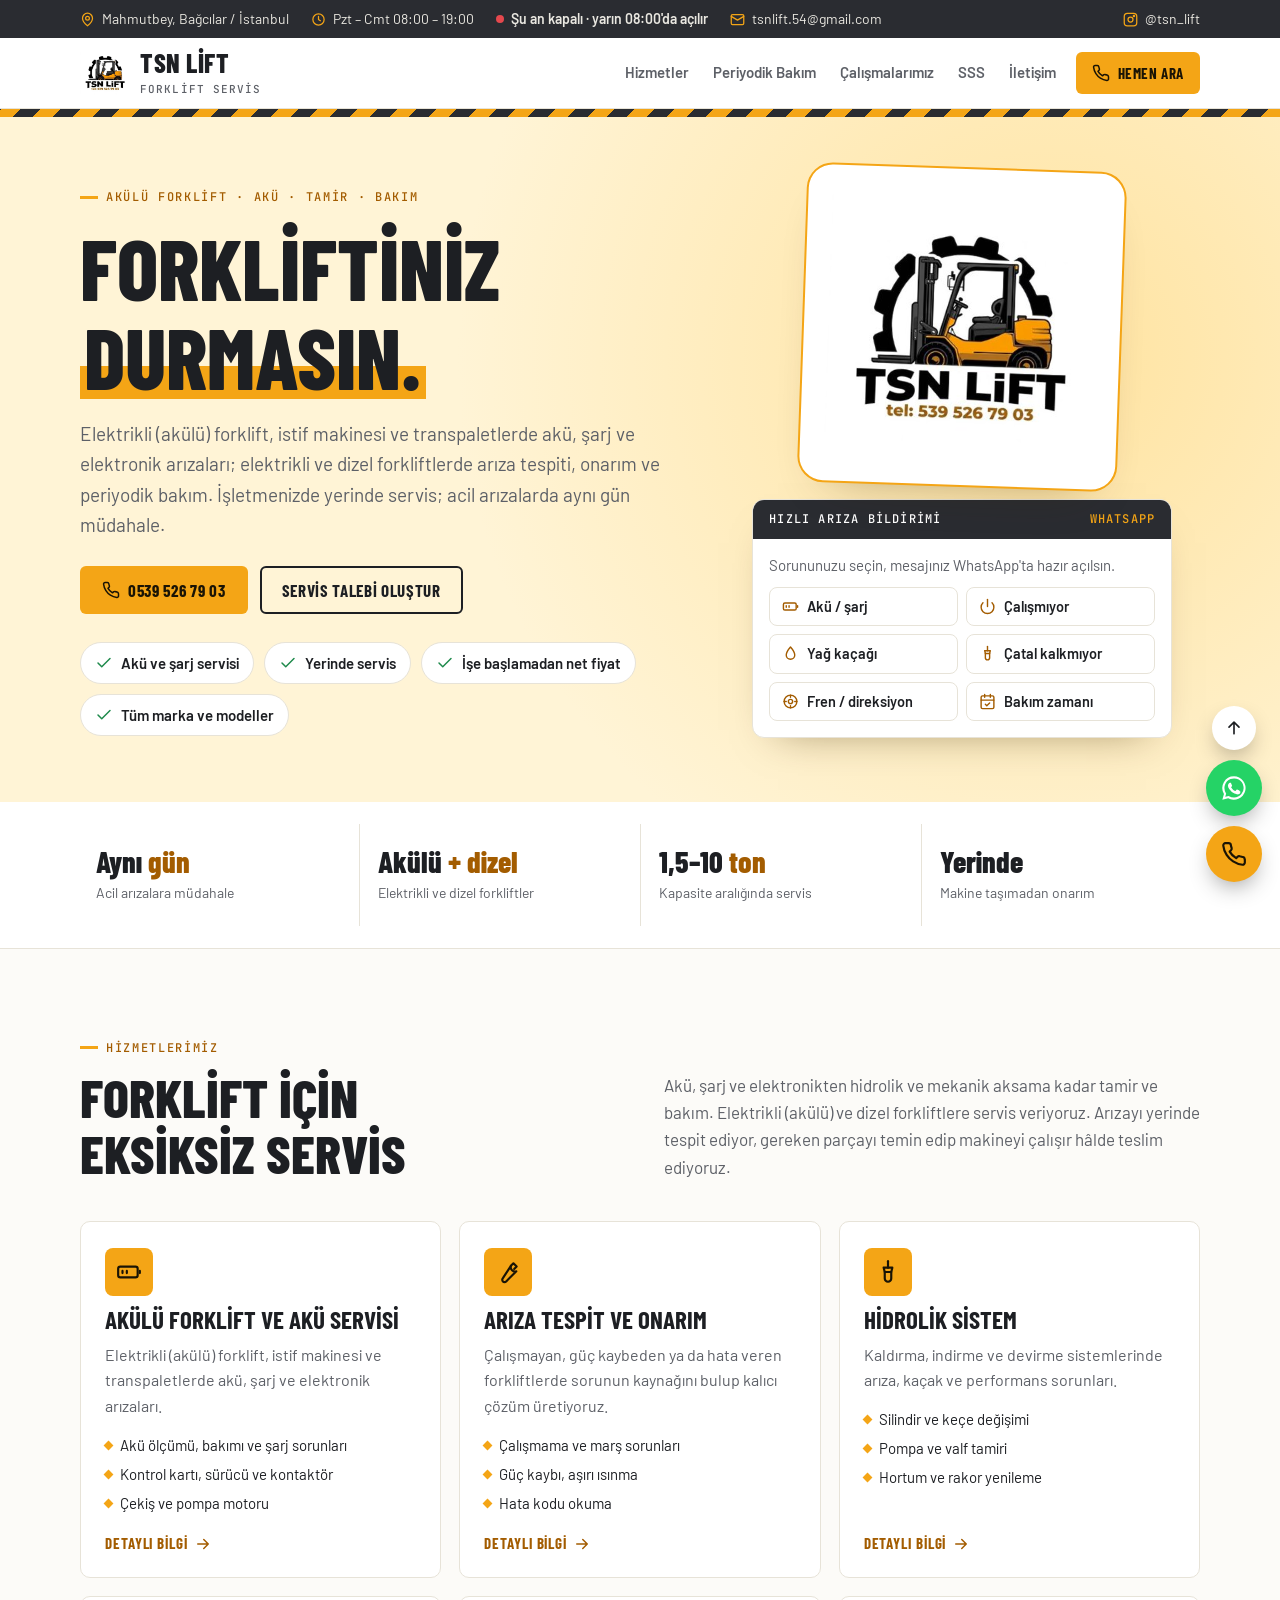
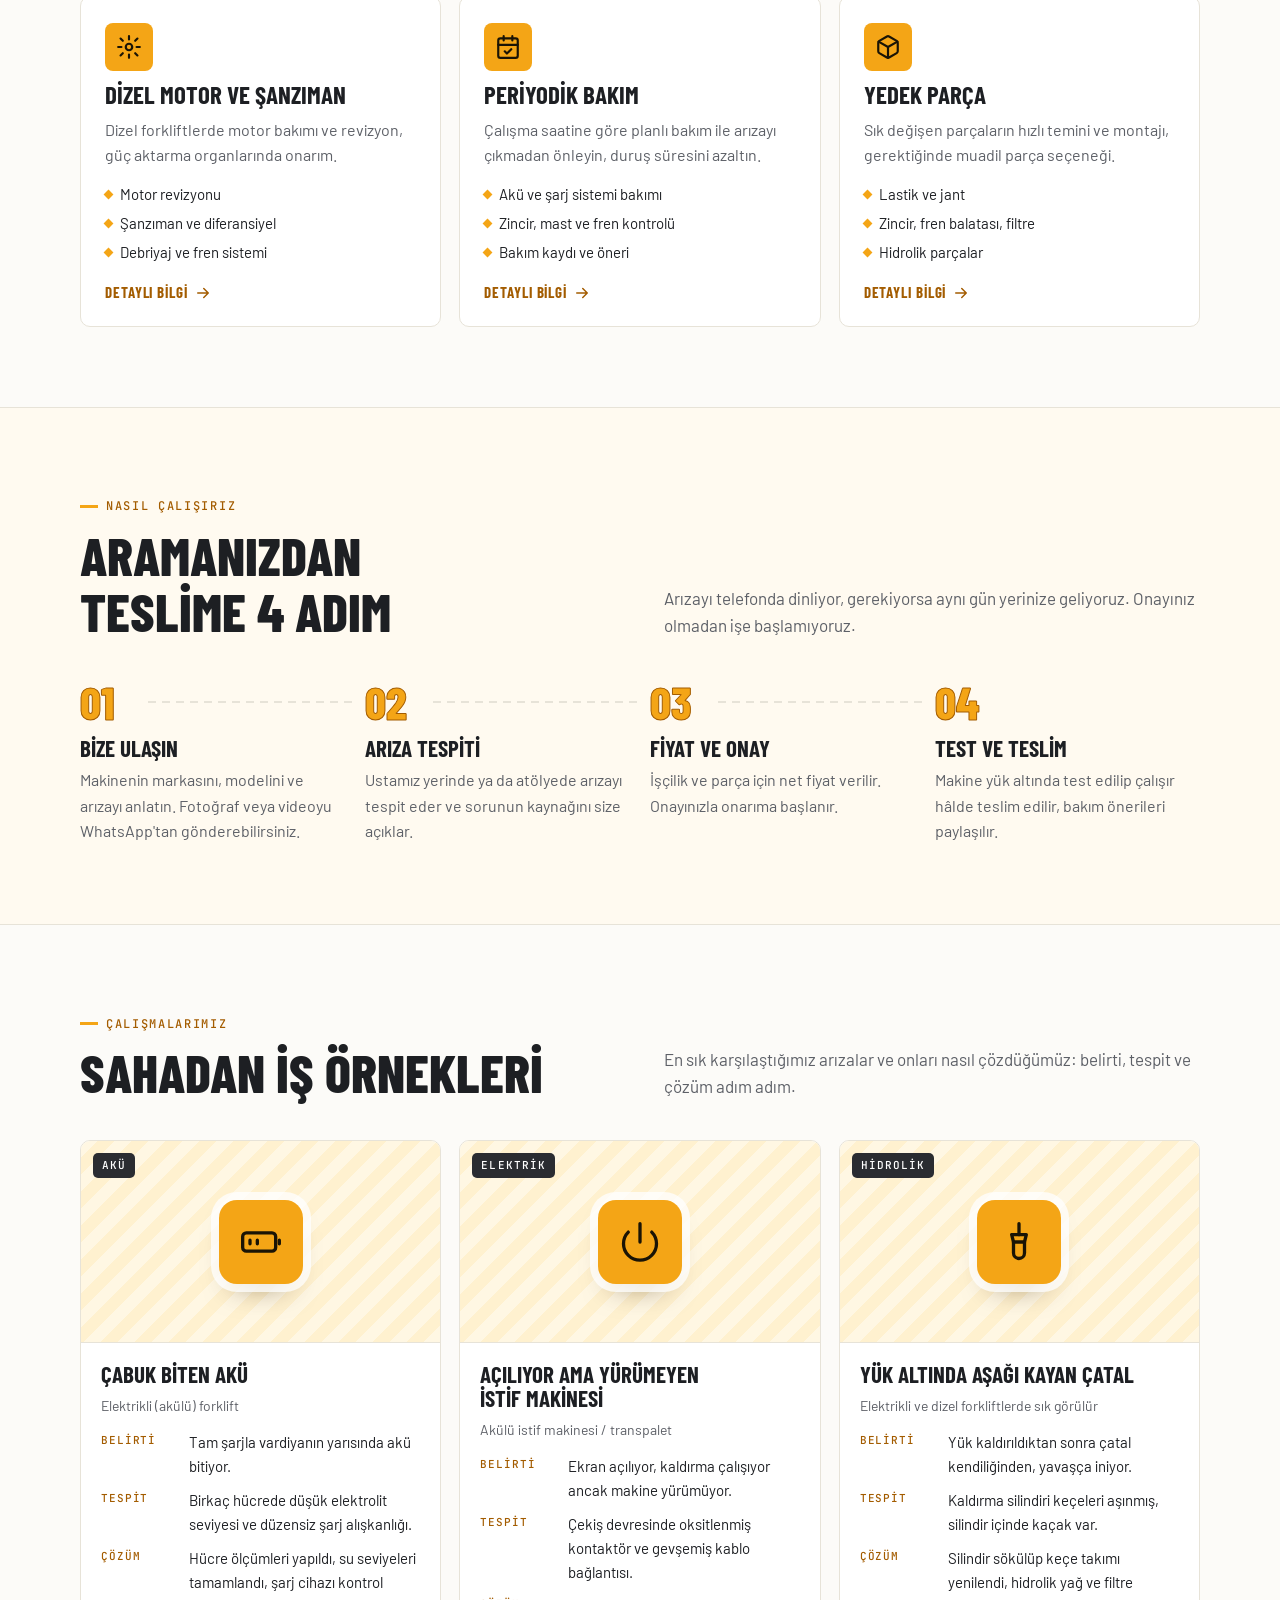
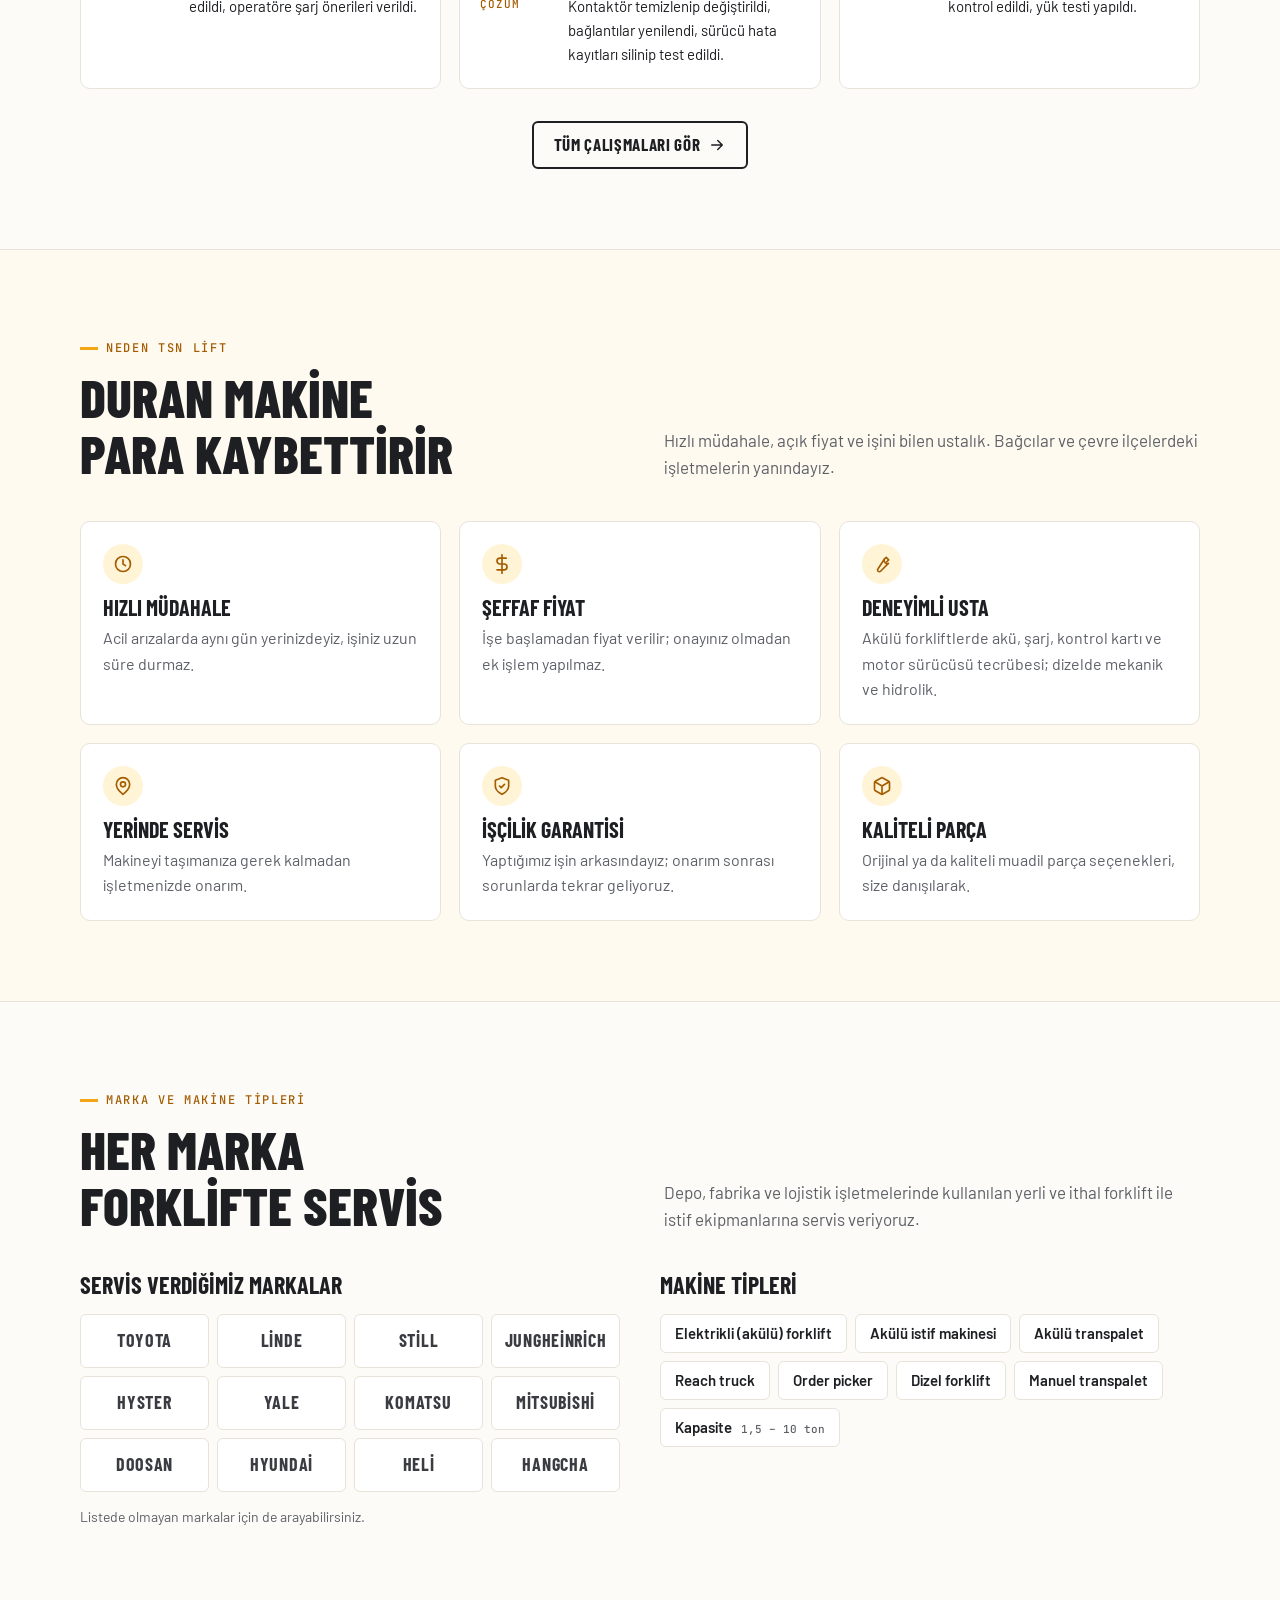
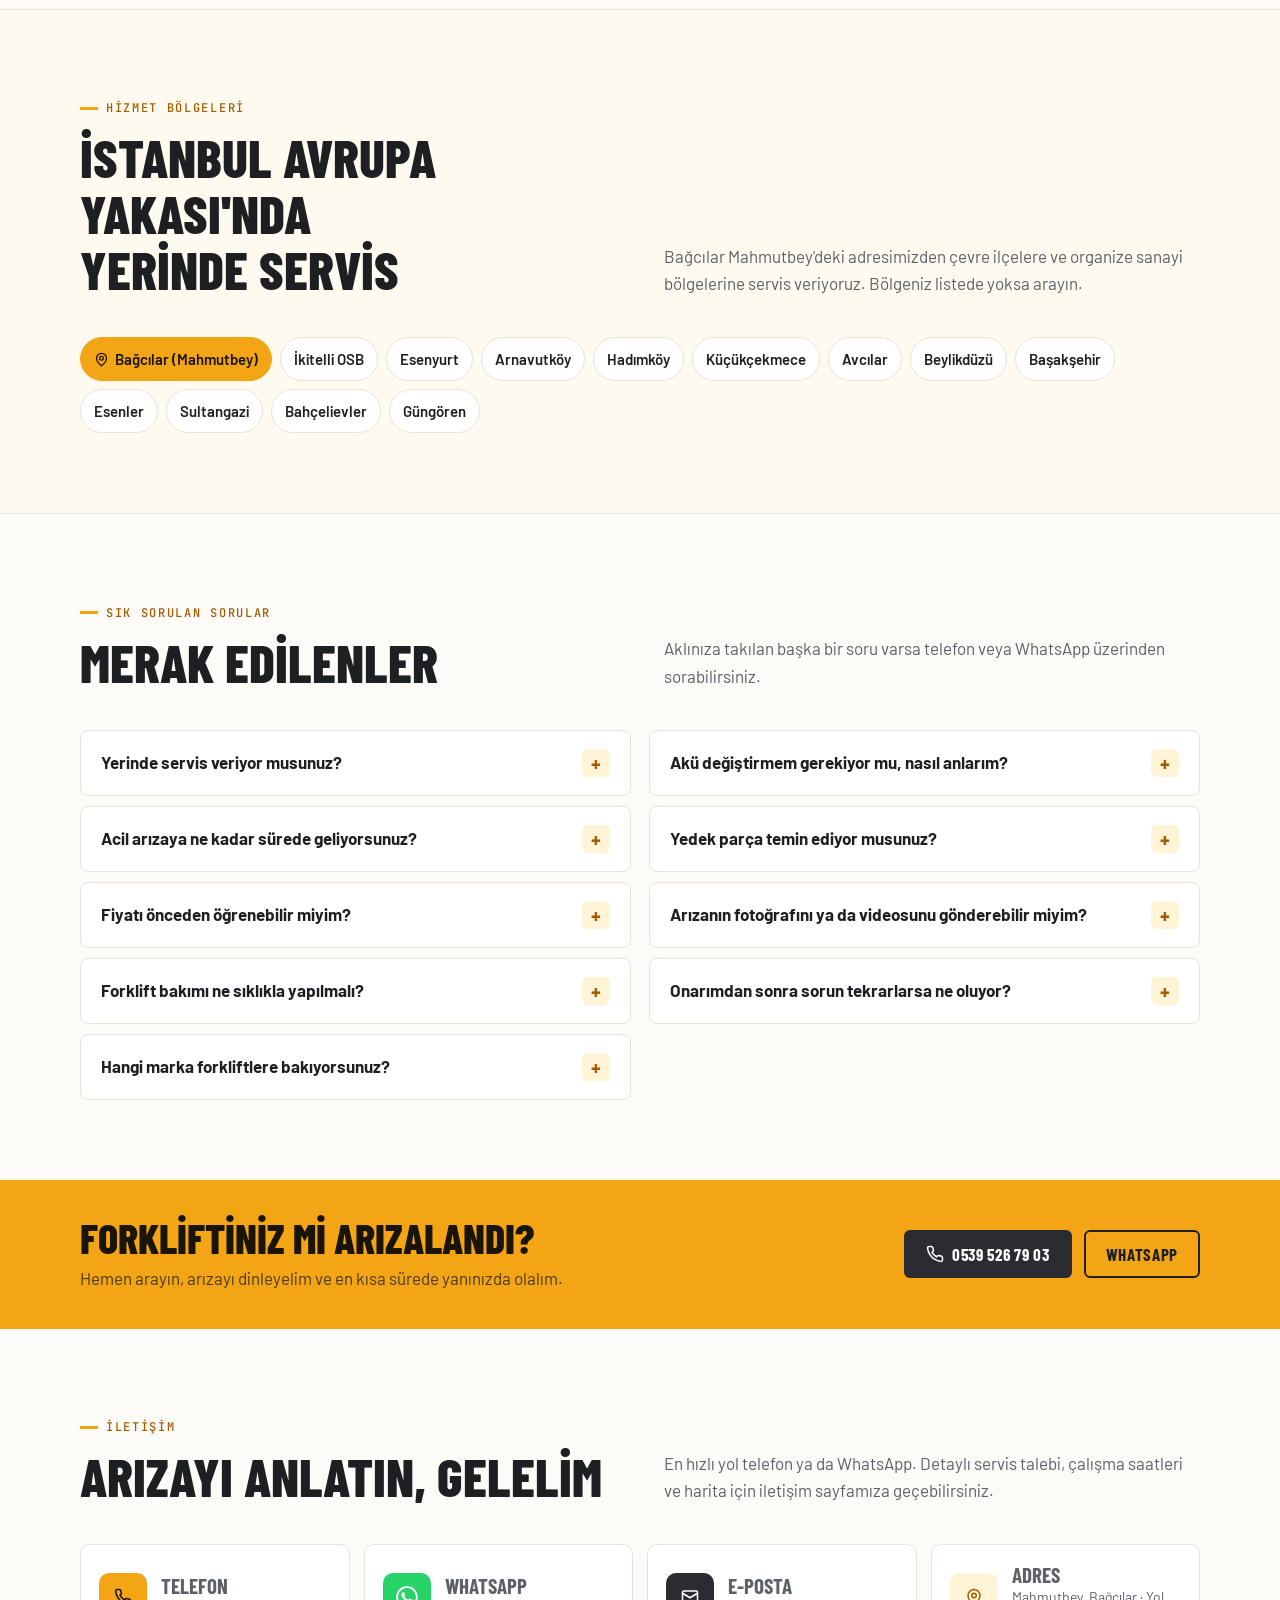
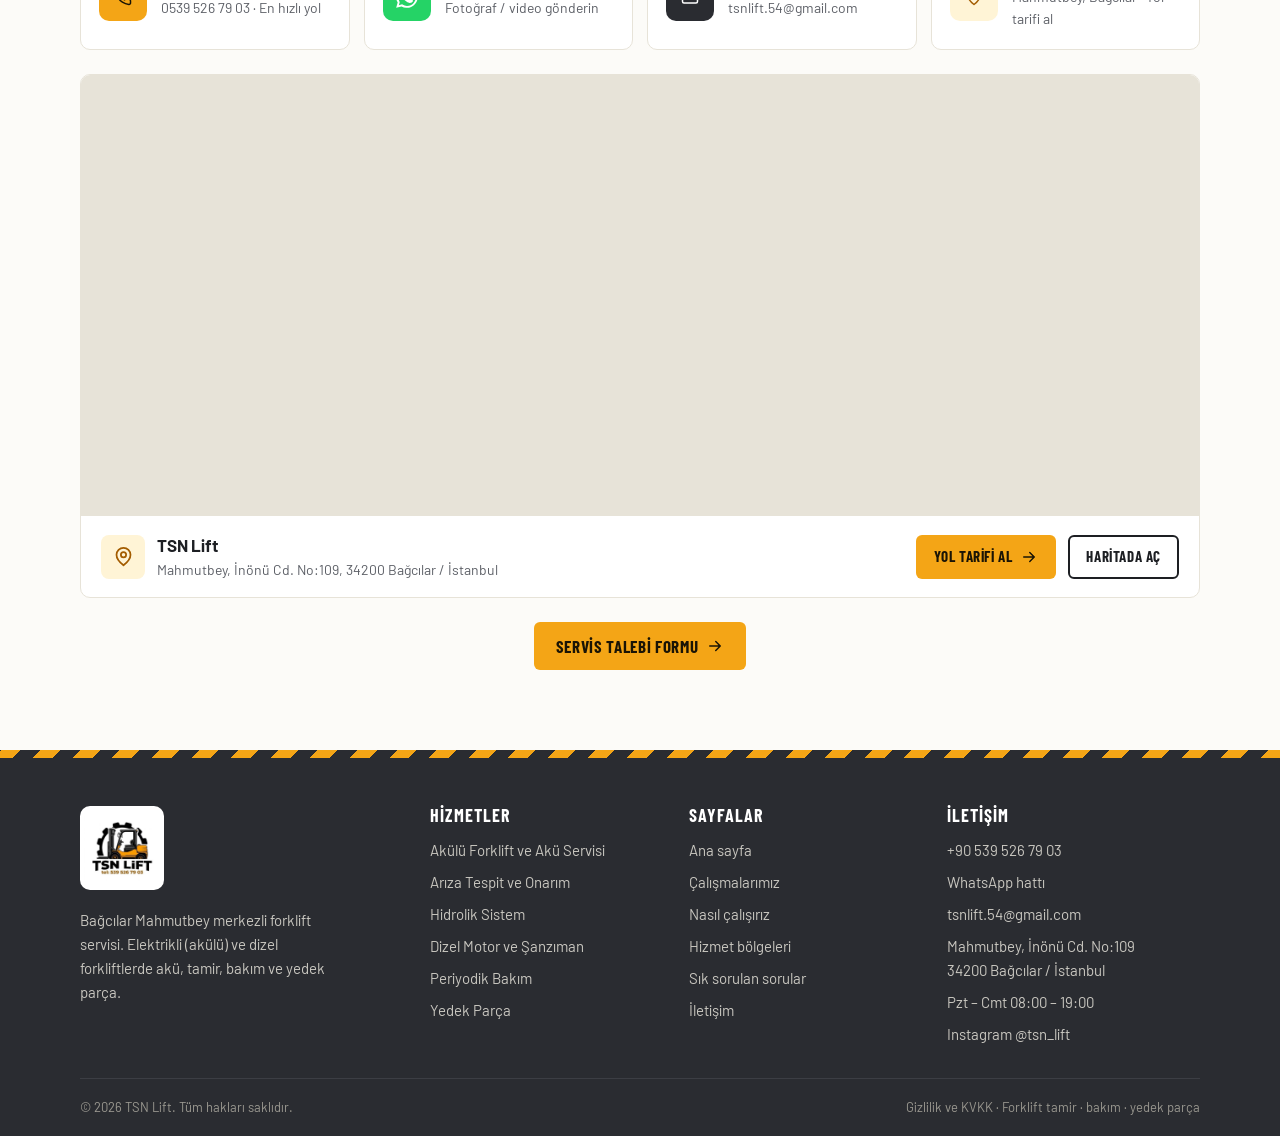
==== commit e77d9fe5: "Konum TSN Lift olarak: harita doğrudan adresi gösteriyor - Harita, yol tarifi ve "Haritada aç" bağla" ====
--- a/index.html
+++ b/index.html
@@ -22,14 +22,14 @@
 <link rel="preconnect" href="https://fonts.gstatic.com" crossorigin>
 <link rel="stylesheet" href="https://fonts.googleapis.com/css2?family=Barlow+Condensed:wght@600;700;800&family=Barlow:wght@400;500;600;700&family=JetBrains+Mono:wght@500&subset=latin-ext&display=swap">
 <link rel="stylesheet" href="assets/css/style.css">
-<script type="application/ld+json">{"@context":"https://schema.org","@type":"LocalBusiness","@id":"https://www.tsnlift.com/#isletme","name":"TSN Lift","description":"Bağcılar Mahmutbey merkezli forklift servisi. Elektrikli (akülü) ve dizel forkliftlerde akü ve şarj sistemleri, tamir, bakım ve yedek parça. Yerinde servis.","url":"https://www.tsnlift.com/","logo":"https://www.tsnlift.com/assets/img/logo.jpg","image":"https://www.tsnlift.com/assets/img/og-image.jpg","telephone":"+905395267903","email":"tsnlift.54@gmail.com","address":{"@type":"PostalAddress","streetAddress":"Mahmutbey, İnönü Cd. No:109","postalCode":"34200","addressLocality":"Bağcılar","addressRegion":"İstanbul","addressCountry":"TR"},"geo":{"@type":"GeoCoordinates","latitude":41.0590245,"longitude":28.8307798},"hasMap":"https://www.google.com/maps/search/?api=1&query=DLZ%20Forklift%20ve%20%C4%B0stif%20Makinalar%C4%B1%2C%20%C4%B0n%C3%B6n%C3%BC%20Cd.%20No%3A109%2C%20Mahmutbey%2C%20Ba%C4%9Fc%C4%B1lar%2F%C4%B0stanbul","areaServed":[{"@type":"Place","name":"Başakşehir, İstanbul"},{"@type":"Place","name":"İkitelli OSB, İstanbul"},{"@type":"Place","name":"Esenyurt, İstanbul"},{"@type":"Place","name":"Arnavutköy, İstanbul"},{"@type":"Place","name":"Hadımköy, İstanbul"},{"@type":"Place","name":"Küçükçekmece, İstanbul"},{"@type":"Place","name":"Avcılar, İstanbul"},{"@type":"Place","name":"Beylikdüzü, İstanbul"},{"@type":"Place","name":"Bağcılar, İstanbul"},{"@type":"Place","name":"Esenler, İstanbul"},{"@type":"Place","name":"Sultangazi, İstanbul"},{"@type":"Place","name":"Bahçelievler, İstanbul"},{"@type":"Place","name":"Güngören, İstanbul"}],"openingHoursSpecification":[{"@type":"OpeningHoursSpecification","dayOfWeek":["Monday","Tuesday","Wednesday","Thursday","Friday","Saturday"],"opens":"08:00","closes":"19:00"}],"sameAs":["https://www.instagram.com/tsn_lift/"],"hasOfferCatalog":{"@type":"OfferCatalog","name":"Forklift servis hizmetleri","itemListElement":[{"@type":"Offer","itemOffered":{"@type":"Service","name":"Akülü Forklift ve Akü Servisi","description":"Elektrikli (akülü) forklift, istif makinesi ve transpaletlerde akü, şarj ve elektronik arızaları."}},{"@type":"Offer","itemOffered":{"@type":"Service","name":"Forklift arıza tespit ve onarım","description":"Çalışmayan, güç kaybeden ya da hata veren forkliftlerde sorunun kaynağını bulup kalıcı çözüm üretiyoruz."}},{"@type":"Offer","itemOffered":{"@type":"Service","name":"Forklift hidrolik sistem","description":"Kaldırma, indirme ve devirme sistemlerinde arıza, kaçak ve performans sorunları."}},{"@type":"Offer","itemOffered":{"@type":"Service","name":"Forklift dizel motor ve şanzıman","description":"Dizel forkliftlerde motor bakımı ve revizyon, güç aktarma organlarında onarım."}},{"@type":"Offer","itemOffered":{"@type":"Service","name":"Forklift periyodik bakım","description":"Çalışma saatine göre planlı bakım ile arızayı çıkmadan önleyin, duruş süresini azaltın."}},{"@type":"Offer","itemOffered":{"@type":"Service","name":"Forklift yedek parça","description":"Sık değişen parçaların hızlı temini ve montajı, gerektiğinde muadil parça seçeneği."}}]}}</script>
-<script type="application/ld+json">{"@context":"https://schema.org","@type":"FAQPage","mainEntity":[{"@type":"Question","name":"Yerinde servis veriyor musunuz?","acceptedAnswer":{"@type":"Answer","text":"Evet. Arızaların büyük çoğunluğunu işletmenizde, makineyi taşımadan gideriyoruz. Büyük revizyon gereken durumlarda makine atölyeye alınır."}},{"@type":"Question","name":"Acil arızaya ne kadar sürede geliyorsunuz?","acceptedAnswer":{"@type":"Answer","text":"Bağcılar, Başakşehir ve çevre ilçelerde acil arızalara genellikle aynı gün içinde müdahale ediyoruz. Kesin süre için arayın."}},{"@type":"Question","name":"Fiyatı önceden öğrenebilir miyim?","acceptedAnswer":{"@type":"Answer","text":"Arıza tespitinden sonra işçilik ve parça için net fiyat veriyoruz. Onayınız olmadan onarıma başlamıyoruz."}},{"@type":"Question","name":"Forklift bakımı ne sıklıkla yapılmalı?","acceptedAnswer":{"@type":"Answer","text":"Genel öneri her 250 çalışma saatinde bir ara bakım, yılda en az bir kez kapsamlı bakımdır. Kesin aralık, makinenin kullanım yoğunluğuna ve üreticinin önerisine göre belirlenir."}},{"@type":"Question","name":"Hangi marka forkliftlere bakıyorsunuz?","acceptedAnswer":{"@type":"Answer","text":"Toyota, Linde, Still, Jungheinrich, Hyster, Yale, Komatsu, Mitsubishi, Doosan, Hyundai, Heli, Hangcha ve diğer yaygın markalarda elektrikli (akülü) ve dizel modellere servis veriyoruz."}},{"@type":"Question","name":"Akü değiştirmem gerekiyor mu, nasıl anlarım?","acceptedAnswer":{"@type":"Answer","text":"Akünün çabuk bitmesi her zaman değişim gerektiği anlamına gelmez. Önce hücre ölçümü, su seviyesi ve şarj cihazı kontrolüyle akünün gerçek durumunu tespit ediyoruz. Çoğu zaman bakım veya şarj düzeniyle sorun çözülür; değişim gerçekten gerekiyorsa bunu size açıkça söylüyoruz."}},{"@type":"Question","name":"Yedek parça temin ediyor musunuz?","acceptedAnswer":{"@type":"Answer","text":"Evet. Sık kullanılan parçaları hızlıca temin ediyoruz; orijinal ve muadil seçenekleri fiyatlarıyla birlikte size sunuyoruz."}},{"@type":"Question","name":"Arızanın fotoğrafını ya da videosunu gönderebilir miyim?","acceptedAnswer":{"@type":"Answer","text":"Evet, WhatsApp hattımıza gönderebilirsiniz. Görüntü, arızayı önceden değerlendirip doğru parça ve ekipmanla gelmemizi kolaylaştırır."}},{"@type":"Question","name":"Onarımdan sonra sorun tekrarlarsa ne oluyor?","acceptedAnswer":{"@type":"Answer","text":"Yaptığımız işin arkasındayız. Onarım sonrası aynı konuda bir sorun yaşarsanız bize ulaşın, tekrar gelip kontrol ediyoruz."}}]}</script>
+<script type="application/ld+json">{"@context":"https://schema.org","@type":"LocalBusiness","@id":"https://www.tsnlift.com/#isletme","name":"TSN Lift","description":"Bağcılar Mahmutbey merkezli forklift servisi. Elektrikli (akülü) ve dizel forkliftlerde akü ve şarj sistemleri, tamir, bakım ve yedek parça. Yerinde servis.","url":"https://www.tsnlift.com/","logo":"https://www.tsnlift.com/assets/img/logo.jpg","image":"https://www.tsnlift.com/assets/img/og-image.jpg","telephone":"+905395267903","email":"tsnlift.54@gmail.com","address":{"@type":"PostalAddress","streetAddress":"Mahmutbey, İnönü Cd. No:109","postalCode":"34200","addressLocality":"Bağcılar","addressRegion":"İstanbul","addressCountry":"TR"},"geo":{"@type":"GeoCoordinates","latitude":41.0590245,"longitude":28.8307798},"hasMap":"https://www.google.com/maps/search/?api=1&query=Mahmutbey%2C%20%C4%B0n%C3%B6n%C3%BC%20Cd.%20No%3A109%2C%2034200%20Ba%C4%9Fc%C4%B1lar%2F%C4%B0stanbul","areaServed":[{"@type":"Place","name":"Başakşehir, İstanbul"},{"@type":"Place","name":"İkitelli OSB, İstanbul"},{"@type":"Place","name":"Esenyurt, İstanbul"},{"@type":"Place","name":"Arnavutköy, İstanbul"},{"@type":"Place","name":"Hadımköy, İstanbul"},{"@type":"Place","name":"Küçükçekmece, İstanbul"},{"@type":"Place","name":"Avcılar, İstanbul"},{"@type":"Place","name":"Beylikdüzü, İstanbul"},{"@type":"Place","name":"Bağcılar, İstanbul"},{"@type":"Place","name":"Esenler, İstanbul"},{"@type":"Place","name":"Sultangazi, İstanbul"},{"@type":"Place","name":"Bahçelievler, İstanbul"},{"@type":"Place","name":"Güngören, İstanbul"}],"openingHoursSpecification":[{"@type":"OpeningHoursSpecification","dayOfWeek":["Monday","Tuesday","Wednesday","Thursday","Friday","Saturday"],"opens":"08:00","closes":"19:00"}],"sameAs":["https://www.instagram.com/tsn_lift/"],"hasOfferCatalog":{"@type":"OfferCatalog","name":"Forklift servis hizmetleri","itemListElement":[{"@type":"Offer","itemOffered":{"@type":"Service","name":"Akülü Forklift ve Akü Servisi","description":"Elektrikli (akülü) forklift, istif makinesi ve transpaletlerde akü, şarj ve elektronik arızaları."}},{"@type":"Offer","itemOffered":{"@type":"Service","name":"Forklift arıza tespit ve onarım","description":"Çalışmayan, güç kaybeden ya da hata veren forkliftlerde sorunun kaynağını bulup kalıcı çözüm üretiyoruz."}},{"@type":"Offer","itemOffered":{"@type":"Service","name":"Forklift hidrolik sistem","description":"Kaldırma, indirme ve devirme sistemlerinde arıza, kaçak ve performans sorunları."}},{"@type":"Offer","itemOffered":{"@type":"Service","name":"Forklift dizel motor ve şanzıman","description":"Dizel forkliftlerde motor bakımı ve revizyon, güç aktarma organlarında onarım."}},{"@type":"Offer","itemOffered":{"@type":"Service","name":"Forklift periyodik bakım","description":"Çalışma saatine göre planlı bakım ile arızayı çıkmadan önleyin, duruş süresini azaltın."}},{"@type":"Offer","itemOffered":{"@type":"Service","name":"Forklift yedek parça","description":"Sık değişen parçaların hızlı temini ve montajı, gerektiğinde muadil parça seçeneği."}}]}}</script>
+<script type="application/ld+json">{"@context":"https://schema.org","@type":"FAQPage","mainEntity":[{"@type":"Question","name":"Yerinde servis veriyor musunuz?","acceptedAnswer":{"@type":"Answer","text":"Evet. Arızaların büyük çoğunluğunu işletmenizde, makineyi taşımadan gideriyoruz. Büyük revizyon gereken durumlarda makine atölyeye alınır."}},{"@type":"Question","name":"Acil arızaya ne kadar sürede geliyorsunuz?","acceptedAnswer":{"@type":"Answer","text":"Bağcılar ve çevre ilçelerde acil arızalara genellikle aynı gün içinde müdahale ediyoruz. Kesin süre için arayın."}},{"@type":"Question","name":"Fiyatı önceden öğrenebilir miyim?","acceptedAnswer":{"@type":"Answer","text":"Arıza tespitinden sonra işçilik ve parça için net fiyat veriyoruz. Onayınız olmadan onarıma başlamıyoruz."}},{"@type":"Question","name":"Forklift bakımı ne sıklıkla yapılmalı?","acceptedAnswer":{"@type":"Answer","text":"Genel öneri her 250 çalışma saatinde bir ara bakım, yılda en az bir kez kapsamlı bakımdır. Kesin aralık, makinenin kullanım yoğunluğuna ve üreticinin önerisine göre belirlenir."}},{"@type":"Question","name":"Hangi marka forkliftlere bakıyorsunuz?","acceptedAnswer":{"@type":"Answer","text":"Toyota, Linde, Still, Jungheinrich, Hyster, Yale, Komatsu, Mitsubishi, Doosan, Hyundai, Heli, Hangcha ve diğer yaygın markalarda elektrikli (akülü) ve dizel modellere servis veriyoruz."}},{"@type":"Question","name":"Akü değiştirmem gerekiyor mu, nasıl anlarım?","acceptedAnswer":{"@type":"Answer","text":"Akünün çabuk bitmesi her zaman değişim gerektiği anlamına gelmez. Önce hücre ölçümü, su seviyesi ve şarj cihazı kontrolüyle akünün gerçek durumunu tespit ediyoruz. Çoğu zaman bakım veya şarj düzeniyle sorun çözülür; değişim gerçekten gerekiyorsa bunu size açıkça söylüyoruz."}},{"@type":"Question","name":"Yedek parça temin ediyor musunuz?","acceptedAnswer":{"@type":"Answer","text":"Evet. Sık kullanılan parçaları hızlıca temin ediyoruz; orijinal ve muadil seçenekleri fiyatlarıyla birlikte size sunuyoruz."}},{"@type":"Question","name":"Arızanın fotoğrafını ya da videosunu gönderebilir miyim?","acceptedAnswer":{"@type":"Answer","text":"Evet, WhatsApp hattımıza gönderebilirsiniz. Görüntü, arızayı önceden değerlendirip doğru parça ve ekipmanla gelmemizi kolaylaştırır."}},{"@type":"Question","name":"Onarımdan sonra sorun tekrarlarsa ne oluyor?","acceptedAnswer":{"@type":"Answer","text":"Yaptığımız işin arkasındayız. Onarım sonrası aynı konuda bir sorun yaşarsanız bize ulaşın, tekrar gelip kontrol ediyoruz."}}]}</script>
 </head>
 <body>
 <a class="skip" href="#icerik">İçeriğe geç</a>
 <div class="infobar">
   <div class="wrap">
-    <a href="https://www.google.com/maps/search/?api=1&amp;query=DLZ%20Forklift%20ve%20%C4%B0stif%20Makinalar%C4%B1%2C%20%C4%B0n%C3%B6n%C3%BC%20Cd.%20No%3A109%2C%20Mahmutbey%2C%20Ba%C4%9Fc%C4%B1lar%2F%C4%B0stanbul" target="_blank" rel="noopener"><svg class="i" viewBox="0 0 24 24" aria-hidden="true"><path d="M20 10c0 6-8 12-8 12S4 16 4 10a8 8 0 0 1 16 0z"/><circle cx="12" cy="10" r="3"/></svg>Mahmutbey, Bağcılar / İstanbul</a>
+    <a href="https://www.google.com/maps/search/?api=1&amp;query=Mahmutbey%2C%20%C4%B0n%C3%B6n%C3%BC%20Cd.%20No%3A109%2C%2034200%20Ba%C4%9Fc%C4%B1lar%2F%C4%B0stanbul" target="_blank" rel="noopener"><svg class="i" viewBox="0 0 24 24" aria-hidden="true"><path d="M20 10c0 6-8 12-8 12S4 16 4 10a8 8 0 0 1 16 0z"/><circle cx="12" cy="10" r="3"/></svg>Mahmutbey, Bağcılar / İstanbul</a>
     <span class="hide-s"><svg class="i" viewBox="0 0 24 24" aria-hidden="true"><circle cx="12" cy="12" r="9"/><path d="M12 7v5l3 2"/></svg>Pzt – Cmt 08:00 – 19:00</span>
     <span class="status hide-s" aria-live="polite"></span>
     <a class="hide-s" href="mailto:tsnlift.54@gmail.com"><svg class="i" viewBox="0 0 24 24" aria-hidden="true"><rect x="2" y="4" width="20" height="16" rx="2"/><path d="m22 7-10 6L2 7"/></svg>tsnlift.54@gmail.com</a>
@@ -241,7 +241,7 @@
   <div class="wrap">
     <div class="head">
       <div><div class="eyebrow">Neden TSN Lift</div><h2 class="up">Duran makine para kaybettirir</h2></div>
-      <p>Hızlı müdahale, açık fiyat ve işini bilen ustalık. Bağcılar, Başakşehir ve çevresindeki işletmelerin yanındayız.</p>
+      <p>Hızlı müdahale, açık fiyat ve işini bilen ustalık. Bağcılar ve çevre ilçelerdeki işletmelerin yanındayız.</p>
     </div>
     <div class="why-grid">
       <div class="why-item"><div class="ic"><svg class="i" viewBox="0 0 24 24" aria-hidden="true"><circle cx="12" cy="12" r="9"/><path d="M12 7v5l3 2"/></svg></div><h3 class="up">Hızlı müdahale</h3><p>Acil arızalarda aynı gün yerinizdeyiz, işiniz uzun süre durmaz.</p></div>
@@ -295,7 +295,7 @@
     </div>
     <div class="faq faq-cols">
       <div><details><summary>Yerinde servis veriyor musunuz?</summary><p>Evet. Arızaların büyük çoğunluğunu işletmenizde, makineyi taşımadan gideriyoruz. Büyük revizyon gereken durumlarda makine atölyeye alınır.</p></details>
-<details><summary>Acil arızaya ne kadar sürede geliyorsunuz?</summary><p>Bağcılar, Başakşehir ve çevre ilçelerde acil arızalara genellikle aynı gün içinde müdahale ediyoruz. Kesin süre için arayın.</p></details>
+<details><summary>Acil arızaya ne kadar sürede geliyorsunuz?</summary><p>Bağcılar ve çevre ilçelerde acil arızalara genellikle aynı gün içinde müdahale ediyoruz. Kesin süre için arayın.</p></details>
 <details><summary>Fiyatı önceden öğrenebilir miyim?</summary><p>Arıza tespitinden sonra işçilik ve parça için net fiyat veriyoruz. Onayınız olmadan onarıma başlamıyoruz.</p></details>
 <details><summary>Forklift bakımı ne sıklıkla yapılmalı?</summary><p>Genel öneri her 250 çalışma saatinde bir ara bakım, yılda en az bir kez kapsamlı bakımdır. Kesin aralık, makinenin kullanım yoğunluğuna ve üreticinin önerisine göre belirlenir.</p></details>
 <details><summary>Hangi marka forkliftlere bakıyorsunuz?</summary><p>Toyota, Linde, Still, Jungheinrich, Hyster, Yale, Komatsu, Mitsubishi, Doosan, Hyundai, Heli, Hangcha ve diğer yaygın markalarda elektrikli (akülü) ve dizel modellere servis veriyoruz.</p></details></div>
@@ -328,13 +328,13 @@
       <a class="channel" href="tel:+905395267903"><span class="ic"><svg class="i" viewBox="0 0 24 24" aria-hidden="true"><path d="M22 16.9v3a2 2 0 0 1-2.2 2 19.8 19.8 0 0 1-8.6-3.1 19.5 19.5 0 0 1-6-6A19.8 19.8 0 0 1 2.1 4.2 2 2 0 0 1 4.1 2h3a2 2 0 0 1 2 1.7c.1.9.4 1.8.7 2.7a2 2 0 0 1-.5 2.1L8 9.8a16 16 0 0 0 6 6l1.3-1.3a2 2 0 0 1 2.1-.4c.9.3 1.8.6 2.7.7a2 2 0 0 1 1.7 2z"/></svg></span><span><b>Telefon</b><span>0539 526 79 03 · En hızlı yol</span></span></a>
       <a class="channel wa" href="https://wa.me/905395267903?text=Merhaba%20TSN%20Lift%2C%20forkliftim%20i%C3%A7in%20bilgi%20almak%20istiyorum." target="_blank" rel="noopener"><span class="ic"><svg style="width:26px;height:26px" viewBox="0 0 24 24" fill="currentColor" aria-hidden="true"><path d="M12 2a10 10 0 0 0-8.6 15.1L2 22l5-1.3A10 10 0 1 0 12 2zm0 18.2a8.2 8.2 0 0 1-4.2-1.2l-.3-.2-3 .8.8-2.9-.2-.3A8.2 8.2 0 1 1 12 20.2zm4.5-6.1c-.2-.1-1.5-.7-1.7-.8-.2-.1-.4-.1-.6.1l-.8 1c-.1.2-.3.2-.5.1a6.7 6.7 0 0 1-3.3-2.9c-.3-.4.2-.4.7-1.4.1-.2 0-.3 0-.4l-.8-1.8c-.2-.5-.4-.4-.6-.4h-.5a1 1 0 0 0-.7.3 3 3 0 0 0-.9 2.2 5.2 5.2 0 0 0 1.1 2.7 11.8 11.8 0 0 0 4.5 4c1.7.7 2.3.8 3.2.6.5-.1 1.5-.6 1.7-1.2.2-.6.2-1.1.2-1.2-.1-.1-.3-.2-.5-.3z"/></svg></span><span><b>WhatsApp</b><span>Fotoğraf / video gönderin</span></span></a>
       <a class="channel ml" href="mailto:tsnlift.54@gmail.com"><span class="ic"><svg class="i" viewBox="0 0 24 24" aria-hidden="true"><rect x="2" y="4" width="20" height="16" rx="2"/><path d="m22 7-10 6L2 7"/></svg></span><span><b>E-posta</b><span>tsnlift.54@gmail.com</span></span></a>
-      <a class="channel ad" href="https://www.google.com/maps/dir/?api=1&amp;destination=DLZ%20Forklift%20ve%20%C4%B0stif%20Makinalar%C4%B1%2C%20%C4%B0n%C3%B6n%C3%BC%20Cd.%20No%3A109%2C%20Mahmutbey%2C%20Ba%C4%9Fc%C4%B1lar%2F%C4%B0stanbul" target="_blank" rel="noopener"><span class="ic"><svg class="i" viewBox="0 0 24 24" aria-hidden="true"><path d="M20 10c0 6-8 12-8 12S4 16 4 10a8 8 0 0 1 16 0z"/><circle cx="12" cy="10" r="3"/></svg></span><span><b>Adres</b><span>Mahmutbey, Bağcılar · Yol tarifi al</span></span></a>
+      <a class="channel ad" href="https://www.google.com/maps/dir/?api=1&amp;destination=Mahmutbey%2C%20%C4%B0n%C3%B6n%C3%BC%20Cd.%20No%3A109%2C%2034200%20Ba%C4%9Fc%C4%B1lar%2F%C4%B0stanbul" target="_blank" rel="noopener"><span class="ic"><svg class="i" viewBox="0 0 24 24" aria-hidden="true"><path d="M20 10c0 6-8 12-8 12S4 16 4 10a8 8 0 0 1 16 0z"/><circle cx="12" cy="10" r="3"/></svg></span><span><b>Adres</b><span>Mahmutbey, Bağcılar · Yol tarifi al</span></span></a>
     </div>
     <div class="mapbox">
-      <div class="map"><iframe title="TSN Lift konumu – Mahmutbey, Bağcılar" src="https://maps.google.com/maps?q=DLZ%20Forklift%20ve%20%C4%B0stif%20Makinalar%C4%B1%2C%20%C4%B0n%C3%B6n%C3%BC%20Cd.%20No%3A109%2C%20Mahmutbey%2C%20Ba%C4%9Fc%C4%B1lar%2F%C4%B0stanbul&amp;z=16&amp;output=embed" loading="lazy" referrerpolicy="no-referrer-when-downgrade"></iframe></div>
+      <div class="map"><iframe title="TSN Lift konumu – Mahmutbey, Bağcılar" src="https://maps.google.com/maps?q=Mahmutbey%2C%20%C4%B0n%C3%B6n%C3%BC%20Cd.%20No%3A109%2C%2034200%20Ba%C4%9Fc%C4%B1lar%2F%C4%B0stanbul&amp;z=16&amp;output=embed" loading="lazy" referrerpolicy="no-referrer-when-downgrade"></iframe></div>
       <div class="map-bar">
-        <div class="map-addr"><span class="ic"><svg class="i" viewBox="0 0 24 24" aria-hidden="true"><path d="M20 10c0 6-8 12-8 12S4 16 4 10a8 8 0 0 1 16 0z"/><circle cx="12" cy="10" r="3"/></svg></span><div><b>Mahmutbey, İnönü Cd. No:109</b><span>34200 Bağcılar / İstanbul · DLZ Forklift ve İstif Makinaları Dış Ticaret Ltd. Şti.</span></div></div>
-        <div class="cta-row"><a class="btn btn-y" href="https://www.google.com/maps/dir/?api=1&amp;destination=DLZ%20Forklift%20ve%20%C4%B0stif%20Makinalar%C4%B1%2C%20%C4%B0n%C3%B6n%C3%BC%20Cd.%20No%3A109%2C%20Mahmutbey%2C%20Ba%C4%9Fc%C4%B1lar%2F%C4%B0stanbul" target="_blank" rel="noopener">Yol tarifi al <svg class="i" viewBox="0 0 24 24" aria-hidden="true"><path d="M5 12h14M13 6l6 6-6 6"/></svg></a><a class="btn btn-o" href="https://www.google.com/maps/search/?api=1&amp;query=DLZ%20Forklift%20ve%20%C4%B0stif%20Makinalar%C4%B1%2C%20%C4%B0n%C3%B6n%C3%BC%20Cd.%20No%3A109%2C%20Mahmutbey%2C%20Ba%C4%9Fc%C4%B1lar%2F%C4%B0stanbul" target="_blank" rel="noopener">Haritada aç</a></div>
+        <div class="map-addr"><span class="ic"><svg class="i" viewBox="0 0 24 24" aria-hidden="true"><path d="M20 10c0 6-8 12-8 12S4 16 4 10a8 8 0 0 1 16 0z"/><circle cx="12" cy="10" r="3"/></svg></span><div><b>TSN Lift</b><span>Mahmutbey, İnönü Cd. No:109, 34200 Bağcılar / İstanbul</span></div></div>
+        <div class="cta-row"><a class="btn btn-y" href="https://www.google.com/maps/dir/?api=1&amp;destination=Mahmutbey%2C%20%C4%B0n%C3%B6n%C3%BC%20Cd.%20No%3A109%2C%2034200%20Ba%C4%9Fc%C4%B1lar%2F%C4%B0stanbul" target="_blank" rel="noopener">Yol tarifi al <svg class="i" viewBox="0 0 24 24" aria-hidden="true"><path d="M5 12h14M13 6l6 6-6 6"/></svg></a><a class="btn btn-o" href="https://www.google.com/maps/search/?api=1&amp;query=Mahmutbey%2C%20%C4%B0n%C3%B6n%C3%BC%20Cd.%20No%3A109%2C%2034200%20Ba%C4%9Fc%C4%B1lar%2F%C4%B0stanbul" target="_blank" rel="noopener">Haritada aç</a></div>
       </div>
     </div>
     <div class="more" style="margin-top:24px"><a class="btn btn-y" href="iletisim.html#form">Servis talebi formu <svg class="i" viewBox="0 0 24 24" aria-hidden="true"><path d="M5 12h14M13 6l6 6-6 6"/></svg></a></div>
@@ -349,7 +349,7 @@
       <div class="fbrand"><img src="assets/img/logo.jpg" alt="TSN Lift logosu" width="84" height="84" loading="lazy"><p>Bağcılar Mahmutbey merkezli forklift servisi. Elektrikli (akülü) ve dizel forkliftlerde akü, tamir, bakım ve yedek parça.</p></div>
       <div><h4>Hizmetler</h4><ul><li><a href="hizmetler.html#elektrik-aku">Akülü Forklift ve Akü Servisi</a></li><li><a href="hizmetler.html#ariza-onarim">Arıza Tespit ve Onarım</a></li><li><a href="hizmetler.html#hidrolik">Hidrolik Sistem</a></li><li><a href="hizmetler.html#motor-sanziman">Dizel Motor ve Şanzıman</a></li><li><a href="periyodik-bakim.html">Periyodik Bakım</a></li><li><a href="hizmetler.html#yedek-parca">Yedek Parça</a></li></ul></div>
       <div><h4>Sayfalar</h4><ul><li><a href="index.html">Ana sayfa</a></li><li><a href="calismalar.html">Çalışmalarımız</a></li><li><a href="index.html#surec">Nasıl çalışırız</a></li><li><a href="index.html#bolgeler">Hizmet bölgeleri</a></li><li><a href="index.html#sss">Sık sorulan sorular</a></li><li><a href="iletisim.html">İletişim</a></li></ul></div>
-      <div><h4>İletişim</h4><ul><li><a href="tel:+905395267903">+90 539 526 79 03</a></li><li><a href="https://wa.me/905395267903" target="_blank" rel="noopener">WhatsApp hattı</a></li><li><a href="mailto:tsnlift.54@gmail.com">tsnlift.54@gmail.com</a></li><li><a href="https://www.google.com/maps/search/?api=1&amp;query=DLZ%20Forklift%20ve%20%C4%B0stif%20Makinalar%C4%B1%2C%20%C4%B0n%C3%B6n%C3%BC%20Cd.%20No%3A109%2C%20Mahmutbey%2C%20Ba%C4%9Fc%C4%B1lar%2F%C4%B0stanbul" target="_blank" rel="noopener">Mahmutbey, İnönü Cd. No:109<br>34200 Bağcılar / İstanbul</a></li><li>Pzt – Cmt 08:00 – 19:00</li><li><a href="https://www.instagram.com/tsn_lift/" target="_blank" rel="noopener">Instagram @tsn_lift</a></li></ul></div>
+      <div><h4>İletişim</h4><ul><li><a href="tel:+905395267903">+90 539 526 79 03</a></li><li><a href="https://wa.me/905395267903" target="_blank" rel="noopener">WhatsApp hattı</a></li><li><a href="mailto:tsnlift.54@gmail.com">tsnlift.54@gmail.com</a></li><li><a href="https://www.google.com/maps/search/?api=1&amp;query=Mahmutbey%2C%20%C4%B0n%C3%B6n%C3%BC%20Cd.%20No%3A109%2C%2034200%20Ba%C4%9Fc%C4%B1lar%2F%C4%B0stanbul" target="_blank" rel="noopener">Mahmutbey, İnönü Cd. No:109<br>34200 Bağcılar / İstanbul</a></li><li>Pzt – Cmt 08:00 – 19:00</li><li><a href="https://www.instagram.com/tsn_lift/" target="_blank" rel="noopener">Instagram @tsn_lift</a></li></ul></div>
     </div>
     <div class="fbottom"><span>© <span data-year>2026</span> TSN Lift. Tüm hakları saklıdır.</span><span><a href="gizlilik.html">Gizlilik ve KVKK</a> · Forklift tamir · bakım · yedek parça</span></div>
   </div>
--- a/assets/css/style.css
+++ b/assets/css/style.css
@@ -279,11 +279,11 @@
 .work{background:var(--surface);border:1px solid var(--line);border-radius:var(--radius);overflow:hidden;display:flex;flex-direction:column;min-width:0;transition:transform .2s,border-color .2s}
 .work:hover{transform:translateY(-2px);border-color:var(--yellow)}
 .work[hidden]{display:none}
-.work .art{position:relative;aspect-ratio:16/9;background:repeating-linear-gradient(-45deg,#fff7e3 0 12px,#fff1cf 12px 24px);display:grid;place-items:center;border-bottom:1px solid var(--line);overflow:hidden}
-.work .art img{width:100%;height:100%;object-fit:cover}
+.work .art{position:relative;aspect-ratio:16/9;background:repeating-linear-gradient(-45deg,#fff7e3 0 12px,#fff1cf 12px 24px);display:flex;align-items:center;justify-content:center;border-bottom:1px solid var(--line);overflow:hidden}
+.work .art img{position:absolute;inset:0;width:100%;height:100%;object-fit:cover}
 .work .art .ill{width:84px;height:84px;border-radius:18px;background:var(--yellow);color:var(--yellow-ink);display:grid;place-items:center;box-shadow:0 0 0 8px rgba(255,255,255,.75),0 16px 30px -16px rgba(60,40,0,.6)}
 .work .art .ill svg.i{width:44px;height:44px;stroke-width:1.8}
-.work .tag{position:absolute;top:12px;left:12px;font:500 11px/1 var(--mono);letter-spacing:.1em;text-transform:uppercase;background:var(--stripe);color:#fff;padding:7px 9px;border-radius:5px}
+.work .tag{position:absolute;z-index:1;top:12px;left:12px;font:500 11px/1 var(--mono);letter-spacing:.1em;text-transform:uppercase;background:var(--stripe);color:#fff;padding:7px 9px;border-radius:5px}
 .work .body{padding:20px 20px 22px;display:flex;flex-direction:column;gap:12px;flex:1}
 .work h2,.work h3{font-size:23px;font-weight:700;text-transform:uppercase}
 .work .meta{font-size:14px;color:var(--muted);margin:-4px 0 0}
@@ -295,7 +295,7 @@
 @media (max-width:600px){.works{grid-template-columns:1fr}}
 .gallery{display:grid;grid-template-columns:repeat(4,minmax(0,1fr));gap:10px}
 .gallery figure{margin:0;border-radius:8px;overflow:hidden;background:var(--line);position:relative;aspect-ratio:1}
-.gallery img{width:100%;height:100%;object-fit:cover;display:block;transition:transform .3s}
+.gallery img{position:absolute;inset:0;width:100%;height:100%;object-fit:cover;display:block;transition:transform .3s}
 .gallery figure:hover img{transform:scale(1.04)}
 .gallery figcaption{position:absolute;left:0;right:0;bottom:0;padding:22px 10px 8px;font-size:13px;color:#fff;background:linear-gradient(transparent,rgba(0,0,0,.7))}
 @media (max-width:760px){.gallery{grid-template-columns:repeat(2,minmax(0,1fr))}}
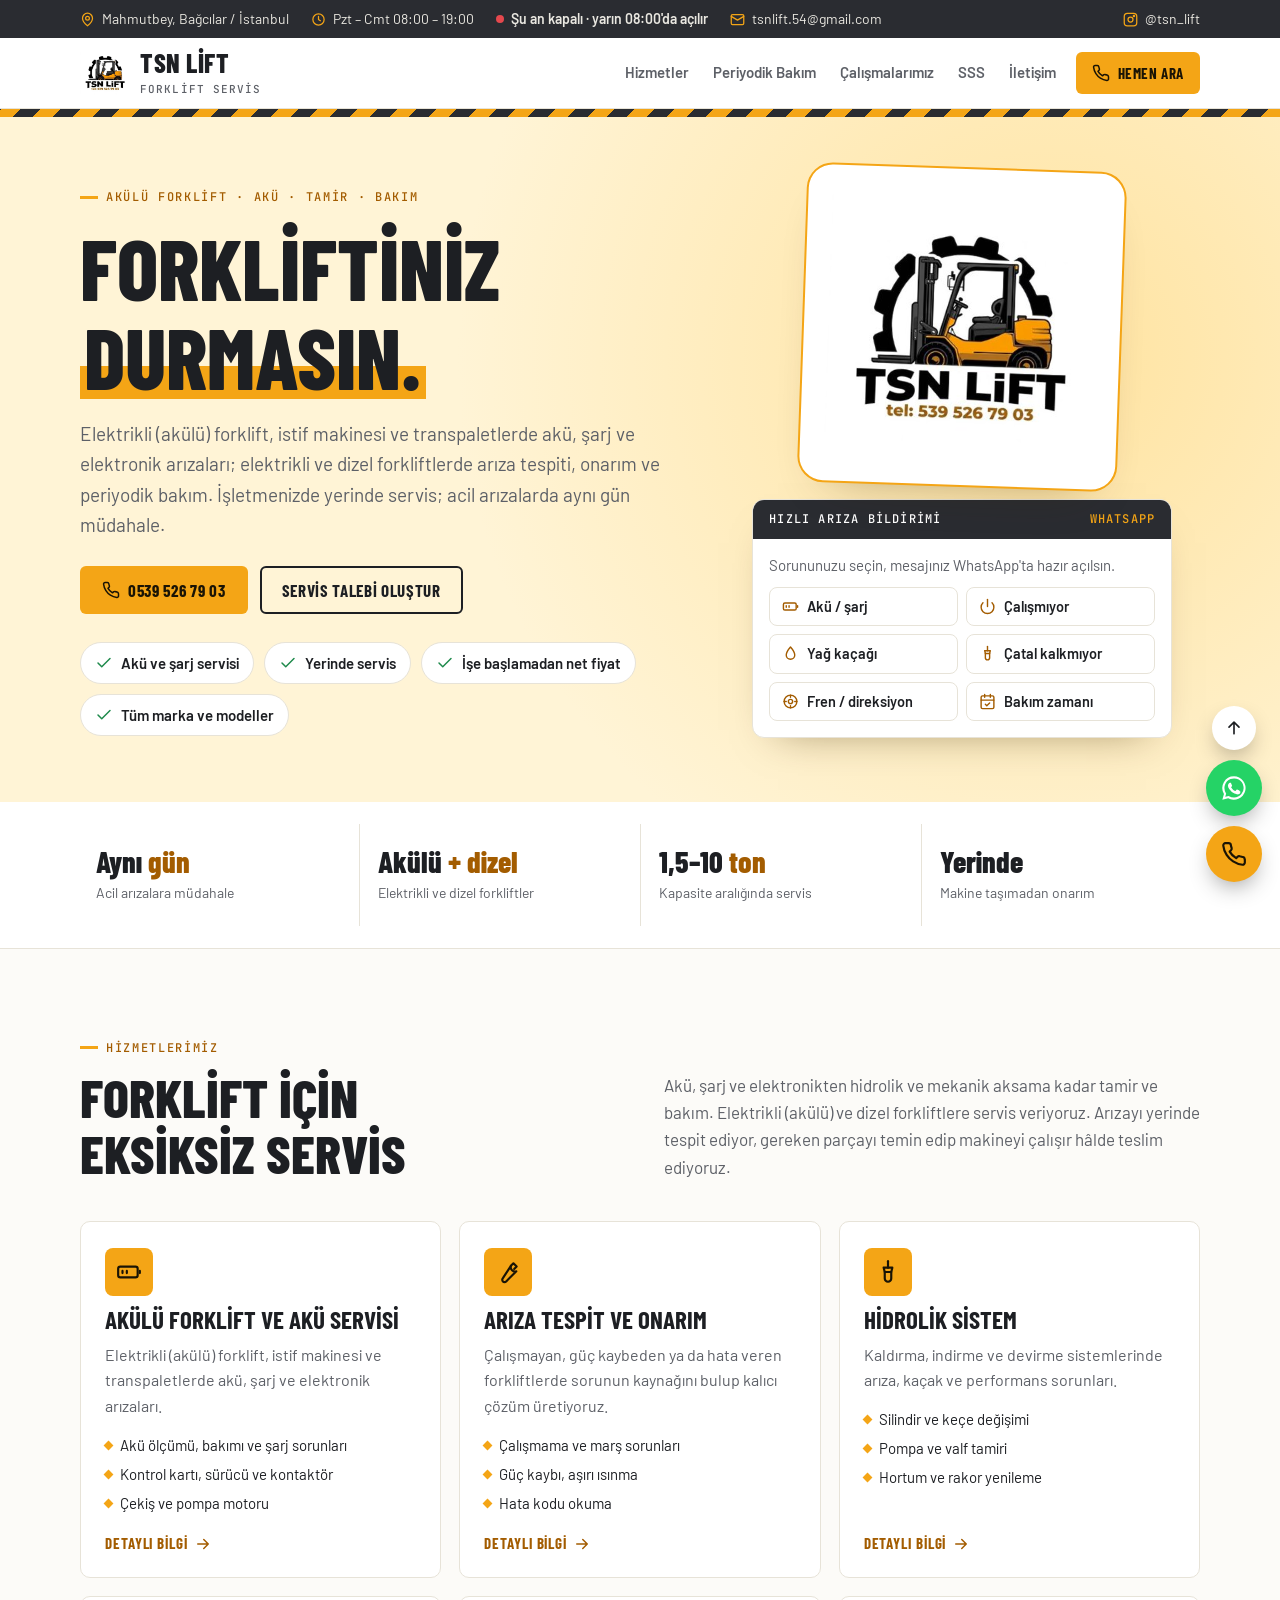
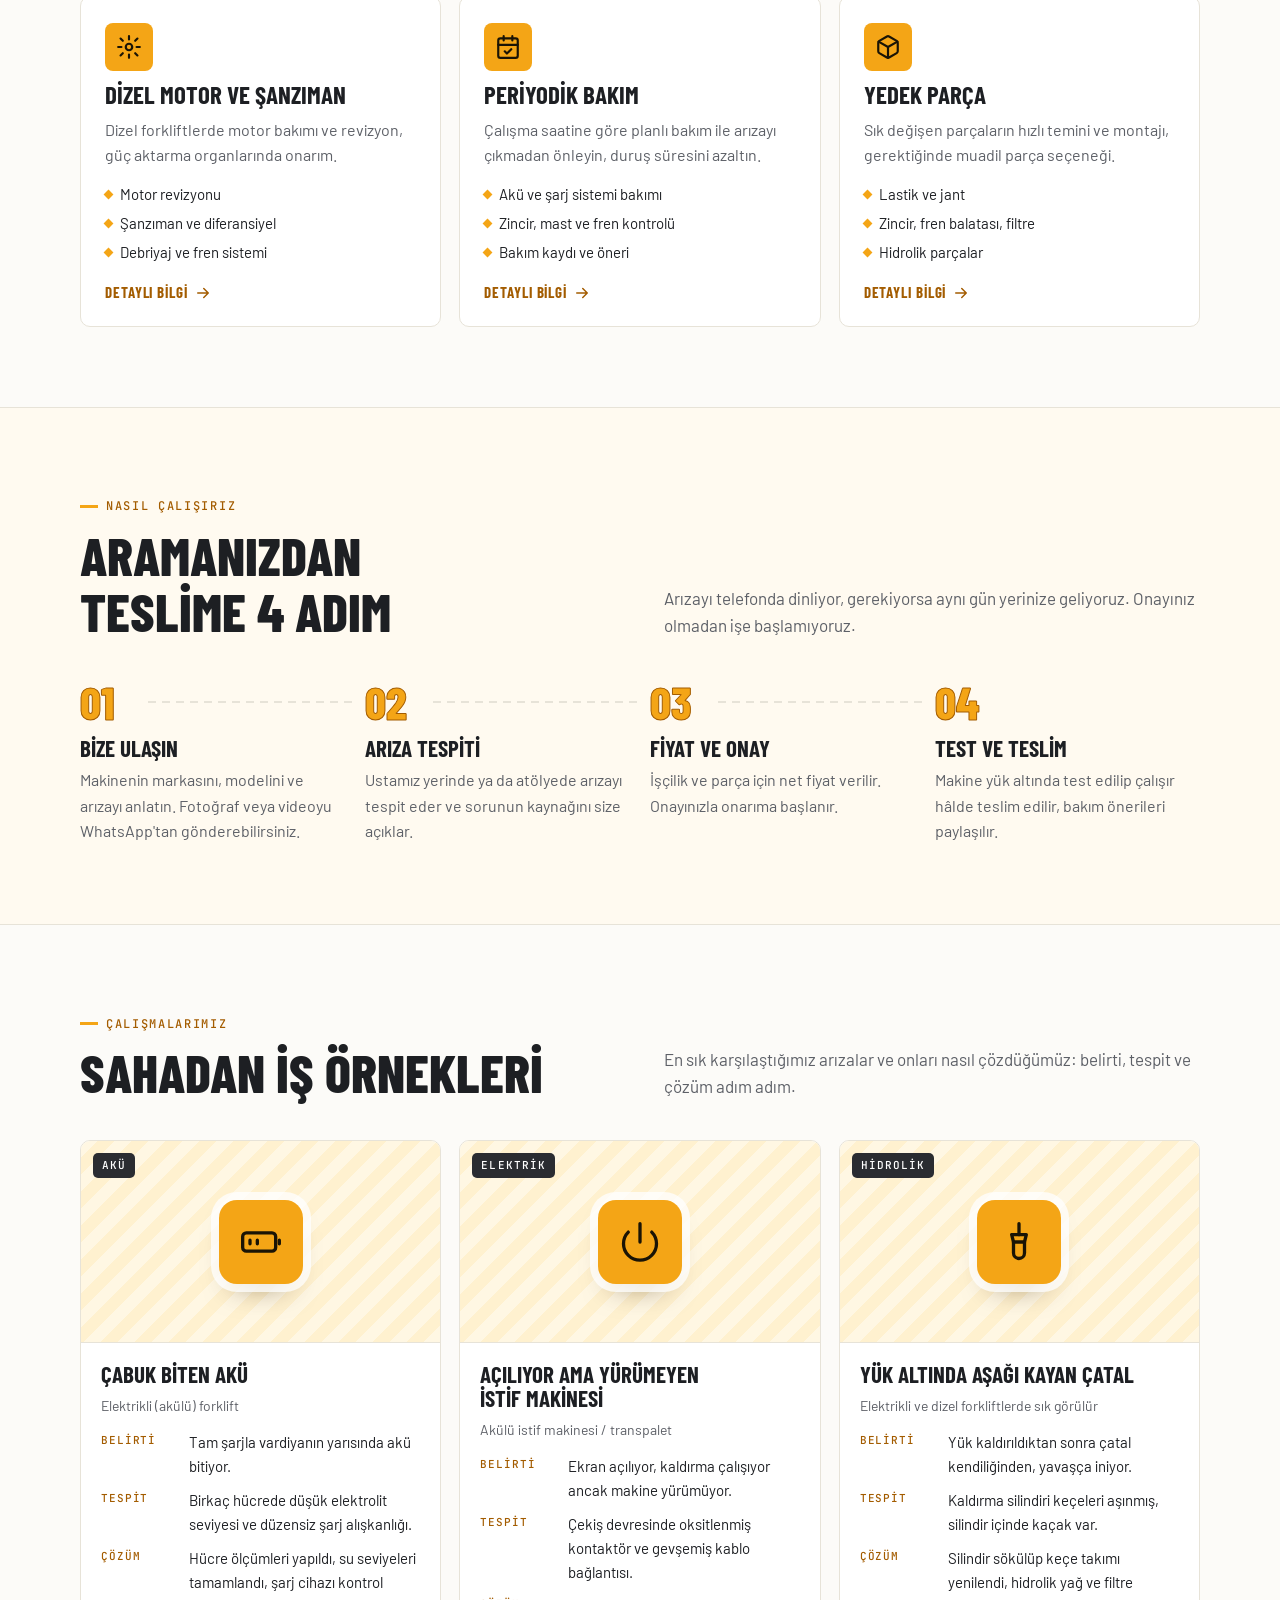
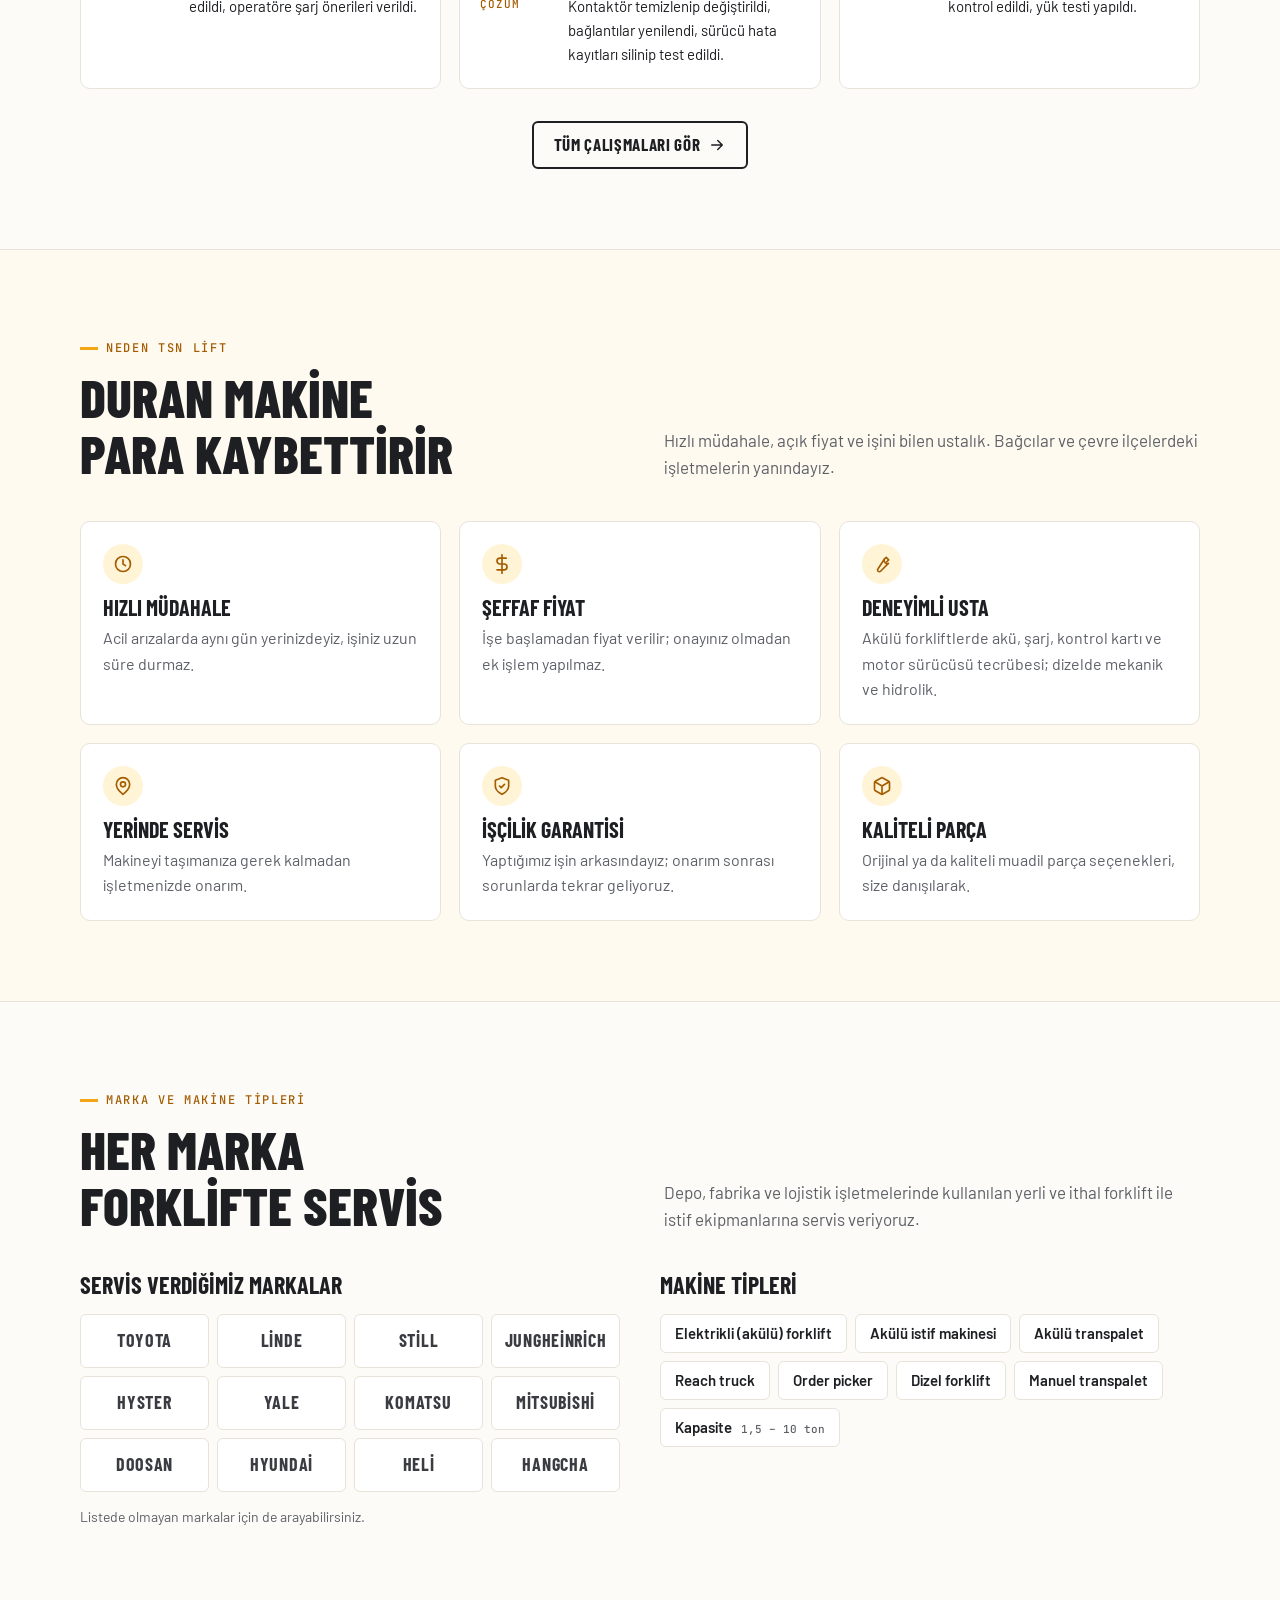
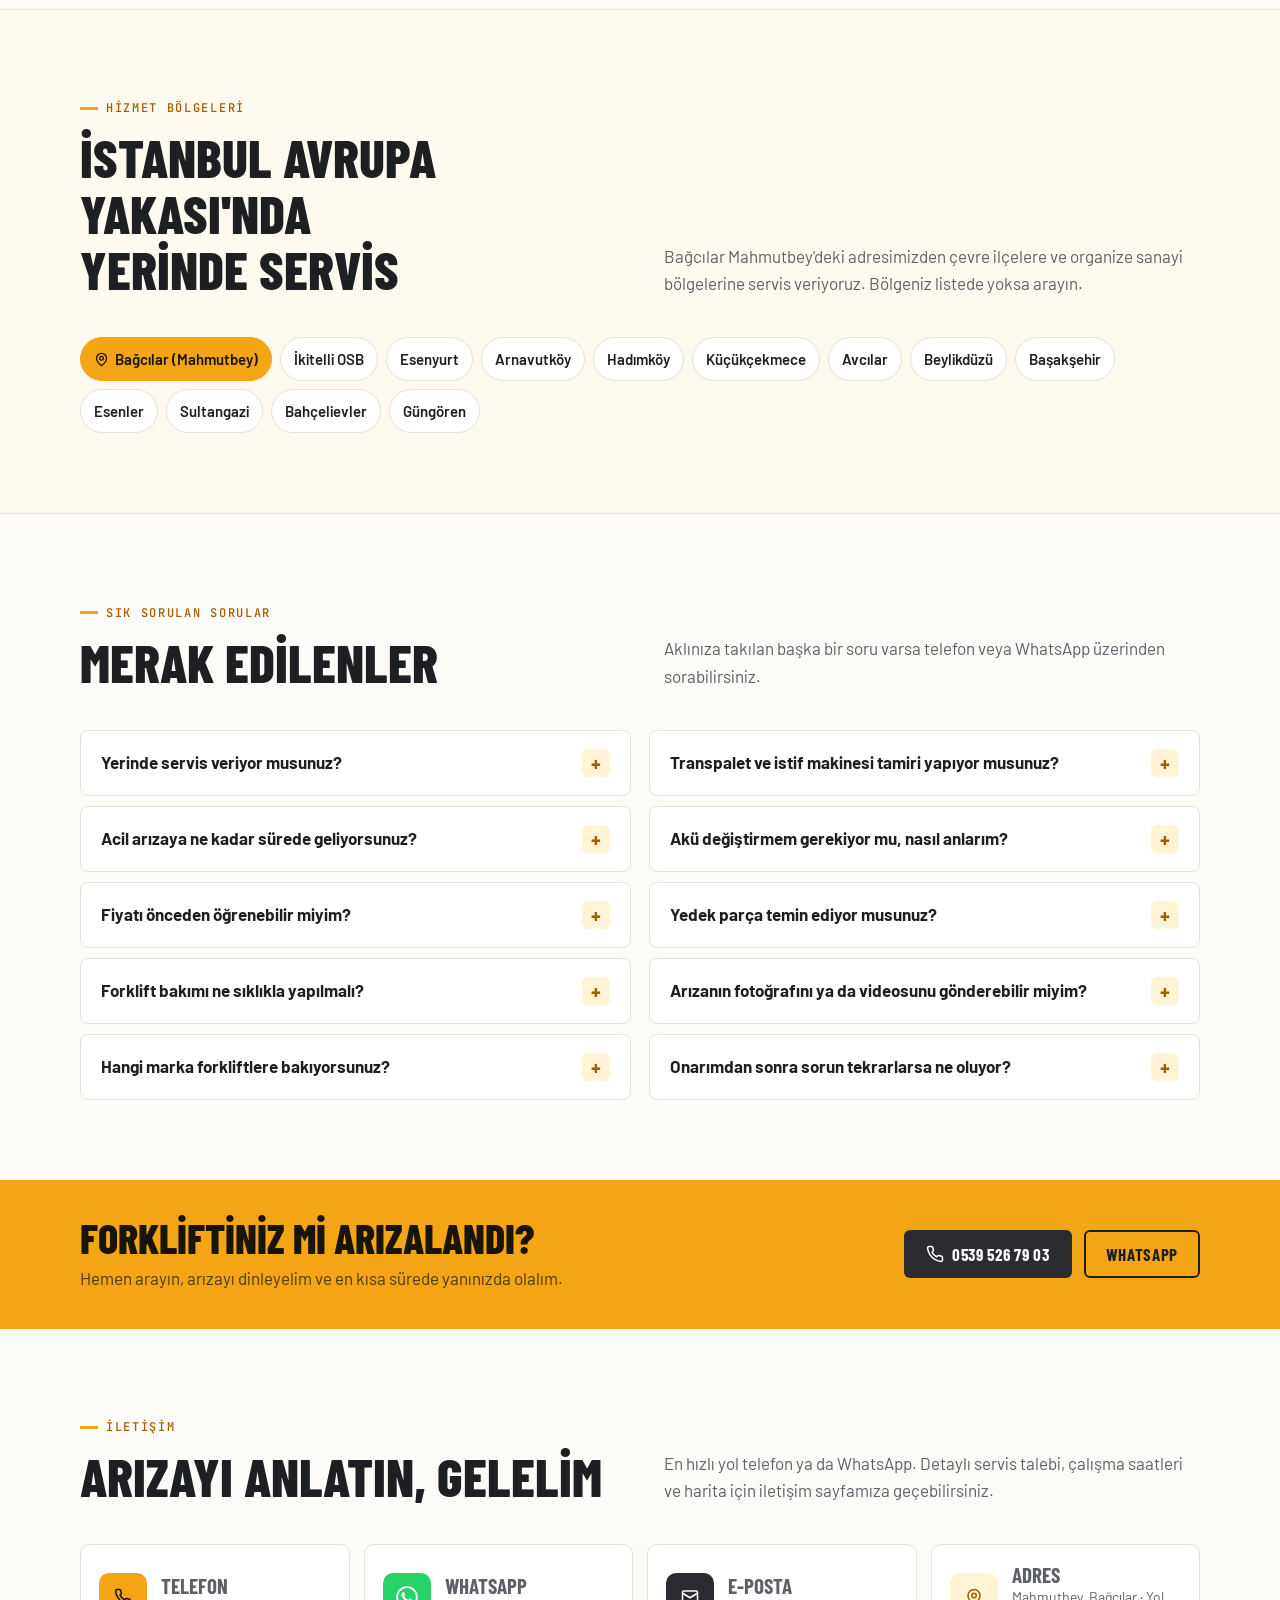
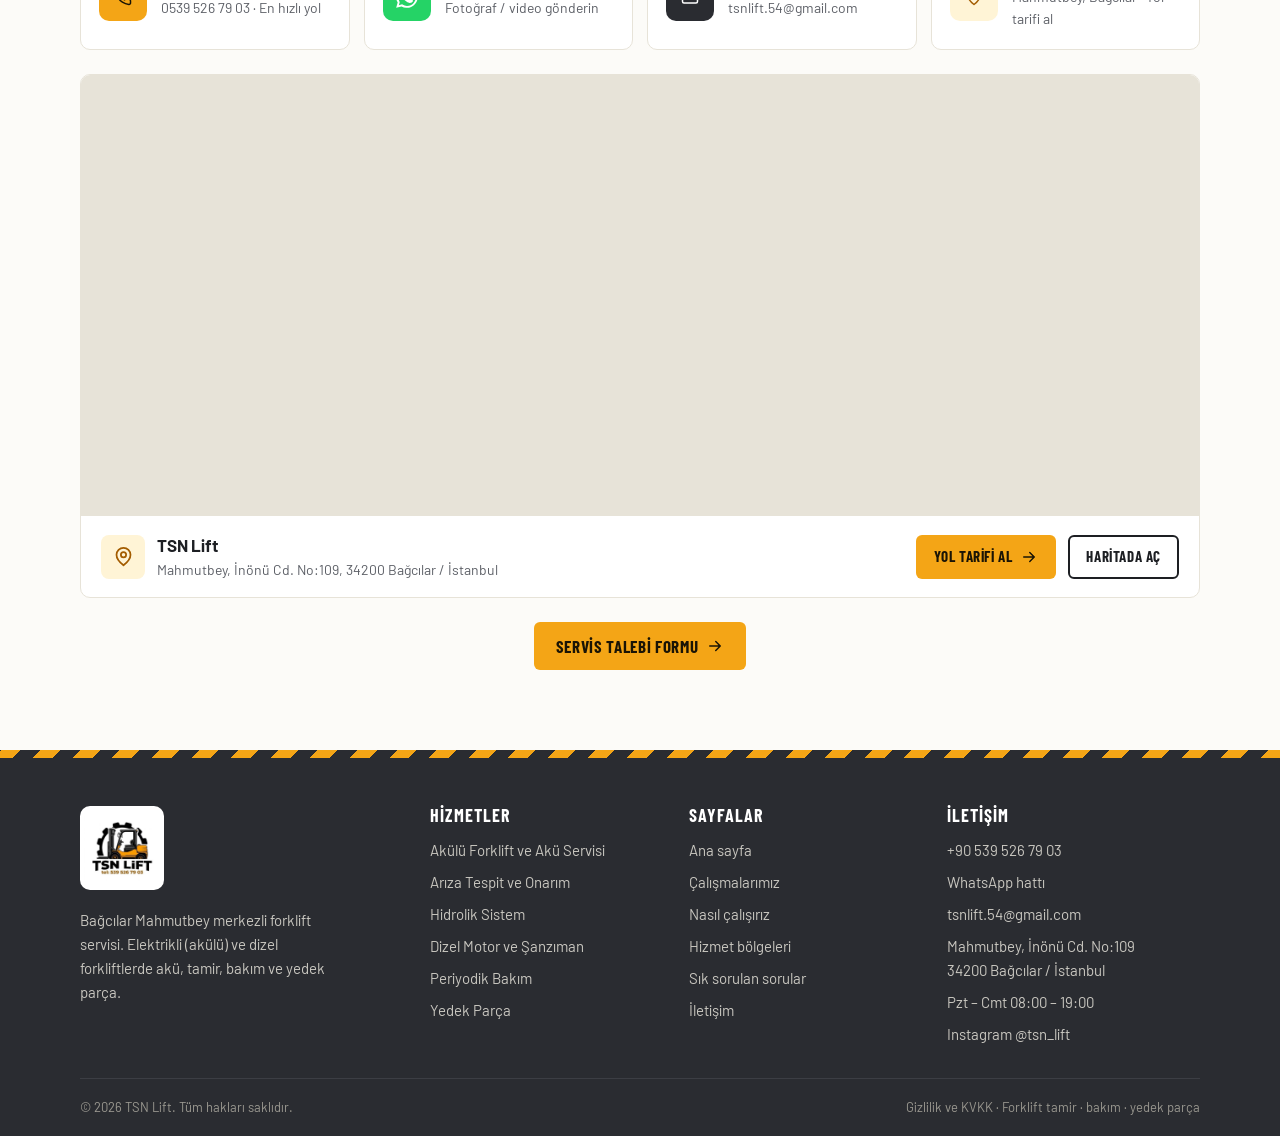
==== commit eeb17a22: "Google için hazırlık: geçerli adres, anahtar kelimeler, transpalet SSS - Asıl adres (canonical), pay" ====
--- a/index.html
+++ b/index.html
@@ -3,17 +3,17 @@
 <head>
 <meta charset="utf-8">
 <meta name="viewport" content="width=device-width, initial-scale=1">
-<title>TSN Lift | Akülü Forklift ve Akü Servisi, Forklift Tamir ve Bakım – Bağcılar, İstanbul</title>
-<meta name="description" content="Bağcılar Mahmutbey merkezli forklift servisi. Elektrikli (akülü) forklift, istif makinesi ve transpaletlerde akü, şarj ve elektronik arızaları; dizel forkliftlerde tamir, periyodik bakım ve yedek parça. Acil arızada aynı gün yerinde servis: 0539 526 79 03.">
-<link rel="canonical" href="https://www.tsnlift.com/">
+<title>TSN Lift | Forklift, Transpalet ve İstif Makinesi Servisi – Bağcılar, İstanbul</title>
+<meta name="description" content="Bağcılar Mahmutbey'de forklift, transpalet ve istif makinesi servisi. Akülü ve dizel forkliftlerde tamir, akü ve şarj arızaları, periyodik bakım ve yedek parça. Acil arızada aynı gün yerinde servis: 0539 526 79 03.">
+<link rel="canonical" href="https://atakanbyildirim.github.io/tsnlift-site/">
 <meta name="theme-color" content="#f4a516">
 <meta property="og:type" content="website">
 <meta property="og:locale" content="tr_TR">
 <meta property="og:site_name" content="TSN Lift">
-<meta property="og:title" content="TSN Lift | Akülü Forklift ve Akü Servisi, Forklift Tamir ve Bakım – Bağcılar, İstanbul">
-<meta property="og:description" content="Bağcılar Mahmutbey merkezli forklift servisi. Elektrikli (akülü) forklift, istif makinesi ve transpaletlerde akü, şarj ve elektronik arızaları; dizel forkliftlerde tamir, periyodik bakım ve yedek parça. Acil arızada aynı gün yerinde servis: 0539 526 79 03.">
-<meta property="og:url" content="https://www.tsnlift.com/">
-<meta property="og:image" content="https://www.tsnlift.com/assets/img/og-image.jpg">
+<meta property="og:title" content="TSN Lift | Forklift, Transpalet ve İstif Makinesi Servisi – Bağcılar, İstanbul">
+<meta property="og:description" content="Bağcılar Mahmutbey'de forklift, transpalet ve istif makinesi servisi. Akülü ve dizel forkliftlerde tamir, akü ve şarj arızaları, periyodik bakım ve yedek parça. Acil arızada aynı gün yerinde servis: 0539 526 79 03.">
+<meta property="og:url" content="https://atakanbyildirim.github.io/tsnlift-site/">
+<meta property="og:image" content="https://atakanbyildirim.github.io/tsnlift-site/assets/img/og-image.jpg">
 <meta name="twitter:card" content="summary_large_image">
 <link rel="icon" type="image/png" sizes="32x32" href="assets/img/favicon-32.png">
 <link rel="apple-touch-icon" href="assets/img/apple-touch-icon.png">
@@ -22,8 +22,8 @@
 <link rel="preconnect" href="https://fonts.gstatic.com" crossorigin>
 <link rel="stylesheet" href="https://fonts.googleapis.com/css2?family=Barlow+Condensed:wght@600;700;800&family=Barlow:wght@400;500;600;700&family=JetBrains+Mono:wght@500&subset=latin-ext&display=swap">
 <link rel="stylesheet" href="assets/css/style.css">
-<script type="application/ld+json">{"@context":"https://schema.org","@type":"LocalBusiness","@id":"https://www.tsnlift.com/#isletme","name":"TSN Lift","description":"Bağcılar Mahmutbey merkezli forklift servisi. Elektrikli (akülü) ve dizel forkliftlerde akü ve şarj sistemleri, tamir, bakım ve yedek parça. Yerinde servis.","url":"https://www.tsnlift.com/","logo":"https://www.tsnlift.com/assets/img/logo.jpg","image":"https://www.tsnlift.com/assets/img/og-image.jpg","telephone":"+905395267903","email":"tsnlift.54@gmail.com","address":{"@type":"PostalAddress","streetAddress":"Mahmutbey, İnönü Cd. No:109","postalCode":"34200","addressLocality":"Bağcılar","addressRegion":"İstanbul","addressCountry":"TR"},"geo":{"@type":"GeoCoordinates","latitude":41.0590245,"longitude":28.8307798},"hasMap":"https://www.google.com/maps/search/?api=1&query=Mahmutbey%2C%20%C4%B0n%C3%B6n%C3%BC%20Cd.%20No%3A109%2C%2034200%20Ba%C4%9Fc%C4%B1lar%2F%C4%B0stanbul","areaServed":[{"@type":"Place","name":"Başakşehir, İstanbul"},{"@type":"Place","name":"İkitelli OSB, İstanbul"},{"@type":"Place","name":"Esenyurt, İstanbul"},{"@type":"Place","name":"Arnavutköy, İstanbul"},{"@type":"Place","name":"Hadımköy, İstanbul"},{"@type":"Place","name":"Küçükçekmece, İstanbul"},{"@type":"Place","name":"Avcılar, İstanbul"},{"@type":"Place","name":"Beylikdüzü, İstanbul"},{"@type":"Place","name":"Bağcılar, İstanbul"},{"@type":"Place","name":"Esenler, İstanbul"},{"@type":"Place","name":"Sultangazi, İstanbul"},{"@type":"Place","name":"Bahçelievler, İstanbul"},{"@type":"Place","name":"Güngören, İstanbul"}],"openingHoursSpecification":[{"@type":"OpeningHoursSpecification","dayOfWeek":["Monday","Tuesday","Wednesday","Thursday","Friday","Saturday"],"opens":"08:00","closes":"19:00"}],"sameAs":["https://www.instagram.com/tsn_lift/"],"hasOfferCatalog":{"@type":"OfferCatalog","name":"Forklift servis hizmetleri","itemListElement":[{"@type":"Offer","itemOffered":{"@type":"Service","name":"Akülü Forklift ve Akü Servisi","description":"Elektrikli (akülü) forklift, istif makinesi ve transpaletlerde akü, şarj ve elektronik arızaları."}},{"@type":"Offer","itemOffered":{"@type":"Service","name":"Forklift arıza tespit ve onarım","description":"Çalışmayan, güç kaybeden ya da hata veren forkliftlerde sorunun kaynağını bulup kalıcı çözüm üretiyoruz."}},{"@type":"Offer","itemOffered":{"@type":"Service","name":"Forklift hidrolik sistem","description":"Kaldırma, indirme ve devirme sistemlerinde arıza, kaçak ve performans sorunları."}},{"@type":"Offer","itemOffered":{"@type":"Service","name":"Forklift dizel motor ve şanzıman","description":"Dizel forkliftlerde motor bakımı ve revizyon, güç aktarma organlarında onarım."}},{"@type":"Offer","itemOffered":{"@type":"Service","name":"Forklift periyodik bakım","description":"Çalışma saatine göre planlı bakım ile arızayı çıkmadan önleyin, duruş süresini azaltın."}},{"@type":"Offer","itemOffered":{"@type":"Service","name":"Forklift yedek parça","description":"Sık değişen parçaların hızlı temini ve montajı, gerektiğinde muadil parça seçeneği."}}]}}</script>
-<script type="application/ld+json">{"@context":"https://schema.org","@type":"FAQPage","mainEntity":[{"@type":"Question","name":"Yerinde servis veriyor musunuz?","acceptedAnswer":{"@type":"Answer","text":"Evet. Arızaların büyük çoğunluğunu işletmenizde, makineyi taşımadan gideriyoruz. Büyük revizyon gereken durumlarda makine atölyeye alınır."}},{"@type":"Question","name":"Acil arızaya ne kadar sürede geliyorsunuz?","acceptedAnswer":{"@type":"Answer","text":"Bağcılar ve çevre ilçelerde acil arızalara genellikle aynı gün içinde müdahale ediyoruz. Kesin süre için arayın."}},{"@type":"Question","name":"Fiyatı önceden öğrenebilir miyim?","acceptedAnswer":{"@type":"Answer","text":"Arıza tespitinden sonra işçilik ve parça için net fiyat veriyoruz. Onayınız olmadan onarıma başlamıyoruz."}},{"@type":"Question","name":"Forklift bakımı ne sıklıkla yapılmalı?","acceptedAnswer":{"@type":"Answer","text":"Genel öneri her 250 çalışma saatinde bir ara bakım, yılda en az bir kez kapsamlı bakımdır. Kesin aralık, makinenin kullanım yoğunluğuna ve üreticinin önerisine göre belirlenir."}},{"@type":"Question","name":"Hangi marka forkliftlere bakıyorsunuz?","acceptedAnswer":{"@type":"Answer","text":"Toyota, Linde, Still, Jungheinrich, Hyster, Yale, Komatsu, Mitsubishi, Doosan, Hyundai, Heli, Hangcha ve diğer yaygın markalarda elektrikli (akülü) ve dizel modellere servis veriyoruz."}},{"@type":"Question","name":"Akü değiştirmem gerekiyor mu, nasıl anlarım?","acceptedAnswer":{"@type":"Answer","text":"Akünün çabuk bitmesi her zaman değişim gerektiği anlamına gelmez. Önce hücre ölçümü, su seviyesi ve şarj cihazı kontrolüyle akünün gerçek durumunu tespit ediyoruz. Çoğu zaman bakım veya şarj düzeniyle sorun çözülür; değişim gerçekten gerekiyorsa bunu size açıkça söylüyoruz."}},{"@type":"Question","name":"Yedek parça temin ediyor musunuz?","acceptedAnswer":{"@type":"Answer","text":"Evet. Sık kullanılan parçaları hızlıca temin ediyoruz; orijinal ve muadil seçenekleri fiyatlarıyla birlikte size sunuyoruz."}},{"@type":"Question","name":"Arızanın fotoğrafını ya da videosunu gönderebilir miyim?","acceptedAnswer":{"@type":"Answer","text":"Evet, WhatsApp hattımıza gönderebilirsiniz. Görüntü, arızayı önceden değerlendirip doğru parça ve ekipmanla gelmemizi kolaylaştırır."}},{"@type":"Question","name":"Onarımdan sonra sorun tekrarlarsa ne oluyor?","acceptedAnswer":{"@type":"Answer","text":"Yaptığımız işin arkasındayız. Onarım sonrası aynı konuda bir sorun yaşarsanız bize ulaşın, tekrar gelip kontrol ediyoruz."}}]}</script>
+<script type="application/ld+json">{"@context":"https://schema.org","@type":"LocalBusiness","@id":"https://atakanbyildirim.github.io/tsnlift-site/#isletme","name":"TSN Lift","description":"Bağcılar Mahmutbey merkezli forklift servisi. Elektrikli (akülü) ve dizel forkliftlerde akü ve şarj sistemleri, tamir, bakım ve yedek parça. Yerinde servis.","url":"https://atakanbyildirim.github.io/tsnlift-site/","logo":"https://atakanbyildirim.github.io/tsnlift-site/assets/img/logo.jpg","image":"https://atakanbyildirim.github.io/tsnlift-site/assets/img/og-image.jpg","telephone":"+905395267903","email":"tsnlift.54@gmail.com","address":{"@type":"PostalAddress","streetAddress":"Mahmutbey, İnönü Cd. No:109","postalCode":"34200","addressLocality":"Bağcılar","addressRegion":"İstanbul","addressCountry":"TR"},"geo":{"@type":"GeoCoordinates","latitude":41.0590245,"longitude":28.8307798},"hasMap":"https://www.google.com/maps/search/?api=1&query=Mahmutbey%2C%20%C4%B0n%C3%B6n%C3%BC%20Cd.%20No%3A109%2C%2034200%20Ba%C4%9Fc%C4%B1lar%2F%C4%B0stanbul","areaServed":[{"@type":"Place","name":"Başakşehir, İstanbul"},{"@type":"Place","name":"İkitelli OSB, İstanbul"},{"@type":"Place","name":"Esenyurt, İstanbul"},{"@type":"Place","name":"Arnavutköy, İstanbul"},{"@type":"Place","name":"Hadımköy, İstanbul"},{"@type":"Place","name":"Küçükçekmece, İstanbul"},{"@type":"Place","name":"Avcılar, İstanbul"},{"@type":"Place","name":"Beylikdüzü, İstanbul"},{"@type":"Place","name":"Bağcılar, İstanbul"},{"@type":"Place","name":"Esenler, İstanbul"},{"@type":"Place","name":"Sultangazi, İstanbul"},{"@type":"Place","name":"Bahçelievler, İstanbul"},{"@type":"Place","name":"Güngören, İstanbul"}],"openingHoursSpecification":[{"@type":"OpeningHoursSpecification","dayOfWeek":["Monday","Tuesday","Wednesday","Thursday","Friday","Saturday"],"opens":"08:00","closes":"19:00"}],"sameAs":["https://www.instagram.com/tsn_lift/"],"hasOfferCatalog":{"@type":"OfferCatalog","name":"Forklift servis hizmetleri","itemListElement":[{"@type":"Offer","itemOffered":{"@type":"Service","name":"Akülü Forklift ve Akü Servisi","description":"Elektrikli (akülü) forklift, istif makinesi ve transpaletlerde akü, şarj ve elektronik arızaları."}},{"@type":"Offer","itemOffered":{"@type":"Service","name":"Forklift arıza tespit ve onarım","description":"Çalışmayan, güç kaybeden ya da hata veren forkliftlerde sorunun kaynağını bulup kalıcı çözüm üretiyoruz."}},{"@type":"Offer","itemOffered":{"@type":"Service","name":"Forklift hidrolik sistem","description":"Kaldırma, indirme ve devirme sistemlerinde arıza, kaçak ve performans sorunları."}},{"@type":"Offer","itemOffered":{"@type":"Service","name":"Forklift dizel motor ve şanzıman","description":"Dizel forkliftlerde motor bakımı ve revizyon, güç aktarma organlarında onarım."}},{"@type":"Offer","itemOffered":{"@type":"Service","name":"Forklift periyodik bakım","description":"Çalışma saatine göre planlı bakım ile arızayı çıkmadan önleyin, duruş süresini azaltın."}},{"@type":"Offer","itemOffered":{"@type":"Service","name":"Forklift yedek parça","description":"Sık değişen parçaların hızlı temini ve montajı, gerektiğinde muadil parça seçeneği."}}]}}</script>
+<script type="application/ld+json">{"@context":"https://schema.org","@type":"FAQPage","mainEntity":[{"@type":"Question","name":"Yerinde servis veriyor musunuz?","acceptedAnswer":{"@type":"Answer","text":"Evet. Arızaların büyük çoğunluğunu işletmenizde, makineyi taşımadan gideriyoruz. Büyük revizyon gereken durumlarda makine atölyeye alınır."}},{"@type":"Question","name":"Acil arızaya ne kadar sürede geliyorsunuz?","acceptedAnswer":{"@type":"Answer","text":"Bağcılar ve çevre ilçelerde acil arızalara genellikle aynı gün içinde müdahale ediyoruz. Kesin süre için arayın."}},{"@type":"Question","name":"Fiyatı önceden öğrenebilir miyim?","acceptedAnswer":{"@type":"Answer","text":"Arıza tespitinden sonra işçilik ve parça için net fiyat veriyoruz. Onayınız olmadan onarıma başlamıyoruz."}},{"@type":"Question","name":"Forklift bakımı ne sıklıkla yapılmalı?","acceptedAnswer":{"@type":"Answer","text":"Genel öneri her 250 çalışma saatinde bir ara bakım, yılda en az bir kez kapsamlı bakımdır. Kesin aralık, makinenin kullanım yoğunluğuna ve üreticinin önerisine göre belirlenir."}},{"@type":"Question","name":"Hangi marka forkliftlere bakıyorsunuz?","acceptedAnswer":{"@type":"Answer","text":"Toyota, Linde, Still, Jungheinrich, Hyster, Yale, Komatsu, Mitsubishi, Doosan, Hyundai, Heli, Hangcha ve diğer yaygın markalarda elektrikli (akülü) ve dizel modellere servis veriyoruz."}},{"@type":"Question","name":"Transpalet ve istif makinesi tamiri yapıyor musunuz?","acceptedAnswer":{"@type":"Answer","text":"Evet. Manuel ve akülü transpaletlere, akülü istif makinelerine, reach truck ve order picker'lara servis veriyoruz. Hidrolik kaçak, tekerlek, akü, şarj ve elektronik arızalarını çoğunlukla yerinde gideriyoruz."}},{"@type":"Question","name":"Akü değiştirmem gerekiyor mu, nasıl anlarım?","acceptedAnswer":{"@type":"Answer","text":"Akünün çabuk bitmesi her zaman değişim gerektiği anlamına gelmez. Önce hücre ölçümü, su seviyesi ve şarj cihazı kontrolüyle akünün gerçek durumunu tespit ediyoruz. Çoğu zaman bakım veya şarj düzeniyle sorun çözülür; değişim gerçekten gerekiyorsa bunu size açıkça söylüyoruz."}},{"@type":"Question","name":"Yedek parça temin ediyor musunuz?","acceptedAnswer":{"@type":"Answer","text":"Evet. Sık kullanılan parçaları hızlıca temin ediyoruz; orijinal ve muadil seçenekleri fiyatlarıyla birlikte size sunuyoruz."}},{"@type":"Question","name":"Arızanın fotoğrafını ya da videosunu gönderebilir miyim?","acceptedAnswer":{"@type":"Answer","text":"Evet, WhatsApp hattımıza gönderebilirsiniz. Görüntü, arızayı önceden değerlendirip doğru parça ve ekipmanla gelmemizi kolaylaştırır."}},{"@type":"Question","name":"Onarımdan sonra sorun tekrarlarsa ne oluyor?","acceptedAnswer":{"@type":"Answer","text":"Yaptığımız işin arkasındayız. Onarım sonrası aynı konuda bir sorun yaşarsanız bize ulaşın, tekrar gelip kontrol ediyoruz."}}]}</script>
 </head>
 <body>
 <a class="skip" href="#icerik">İçeriğe geç</a>
@@ -299,7 +299,8 @@
 <details><summary>Fiyatı önceden öğrenebilir miyim?</summary><p>Arıza tespitinden sonra işçilik ve parça için net fiyat veriyoruz. Onayınız olmadan onarıma başlamıyoruz.</p></details>
 <details><summary>Forklift bakımı ne sıklıkla yapılmalı?</summary><p>Genel öneri her 250 çalışma saatinde bir ara bakım, yılda en az bir kez kapsamlı bakımdır. Kesin aralık, makinenin kullanım yoğunluğuna ve üreticinin önerisine göre belirlenir.</p></details>
 <details><summary>Hangi marka forkliftlere bakıyorsunuz?</summary><p>Toyota, Linde, Still, Jungheinrich, Hyster, Yale, Komatsu, Mitsubishi, Doosan, Hyundai, Heli, Hangcha ve diğer yaygın markalarda elektrikli (akülü) ve dizel modellere servis veriyoruz.</p></details></div>
-      <div><details><summary>Akü değiştirmem gerekiyor mu, nasıl anlarım?</summary><p>Akünün çabuk bitmesi her zaman değişim gerektiği anlamına gelmez. Önce hücre ölçümü, su seviyesi ve şarj cihazı kontrolüyle akünün gerçek durumunu tespit ediyoruz. Çoğu zaman bakım veya şarj düzeniyle sorun çözülür; değişim gerçekten gerekiyorsa bunu size açıkça söylüyoruz.</p></details>
+      <div><details><summary>Transpalet ve istif makinesi tamiri yapıyor musunuz?</summary><p>Evet. Manuel ve akülü transpaletlere, akülü istif makinelerine, reach truck ve order picker'lara servis veriyoruz. Hidrolik kaçak, tekerlek, akü, şarj ve elektronik arızalarını çoğunlukla yerinde gideriyoruz.</p></details>
+<details><summary>Akü değiştirmem gerekiyor mu, nasıl anlarım?</summary><p>Akünün çabuk bitmesi her zaman değişim gerektiği anlamına gelmez. Önce hücre ölçümü, su seviyesi ve şarj cihazı kontrolüyle akünün gerçek durumunu tespit ediyoruz. Çoğu zaman bakım veya şarj düzeniyle sorun çözülür; değişim gerçekten gerekiyorsa bunu size açıkça söylüyoruz.</p></details>
 <details><summary>Yedek parça temin ediyor musunuz?</summary><p>Evet. Sık kullanılan parçaları hızlıca temin ediyoruz; orijinal ve muadil seçenekleri fiyatlarıyla birlikte size sunuyoruz.</p></details>
 <details><summary>Arızanın fotoğrafını ya da videosunu gönderebilir miyim?</summary><p>Evet, WhatsApp hattımıza gönderebilirsiniz. Görüntü, arızayı önceden değerlendirip doğru parça ve ekipmanla gelmemizi kolaylaştırır.</p></details>
 <details><summary>Onarımdan sonra sorun tekrarlarsa ne oluyor?</summary><p>Yaptığımız işin arkasındayız. Onarım sonrası aynı konuda bir sorun yaşarsanız bize ulaşın, tekrar gelip kontrol ediyoruz.</p></details></div>
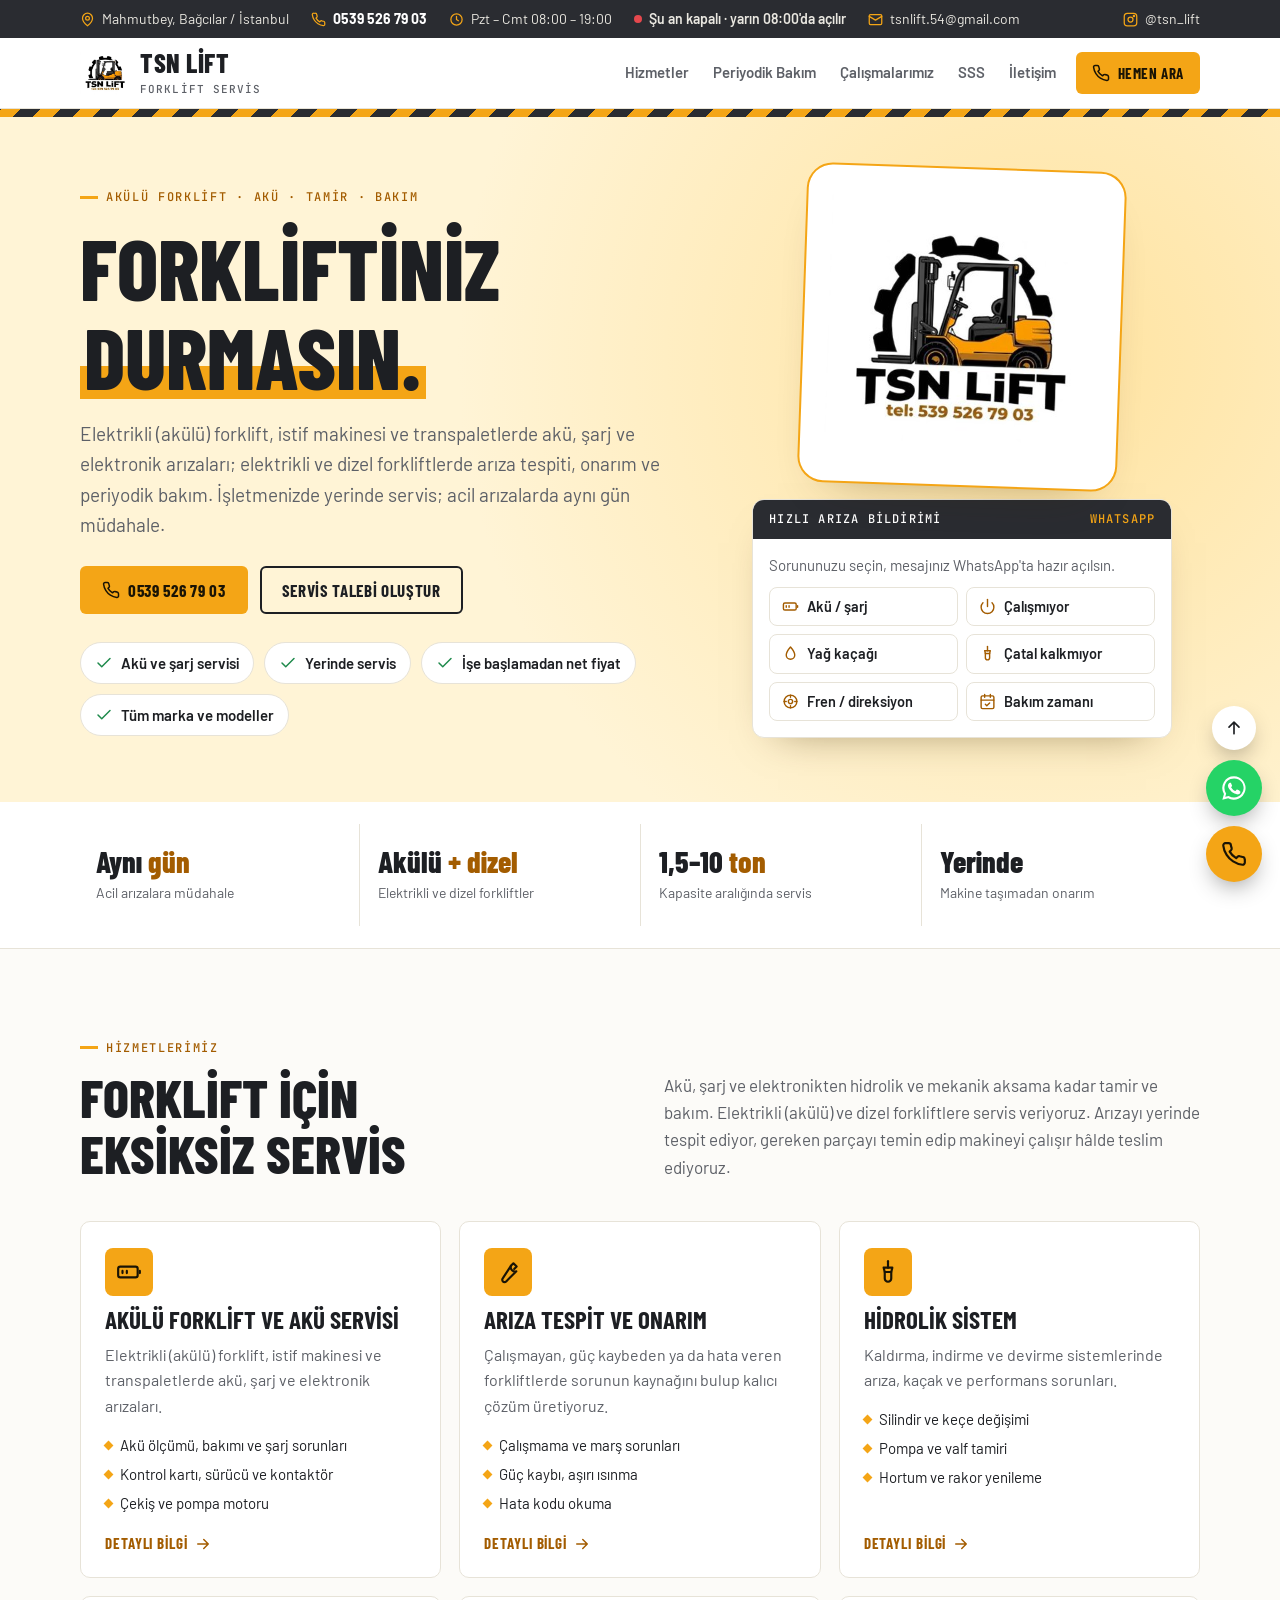
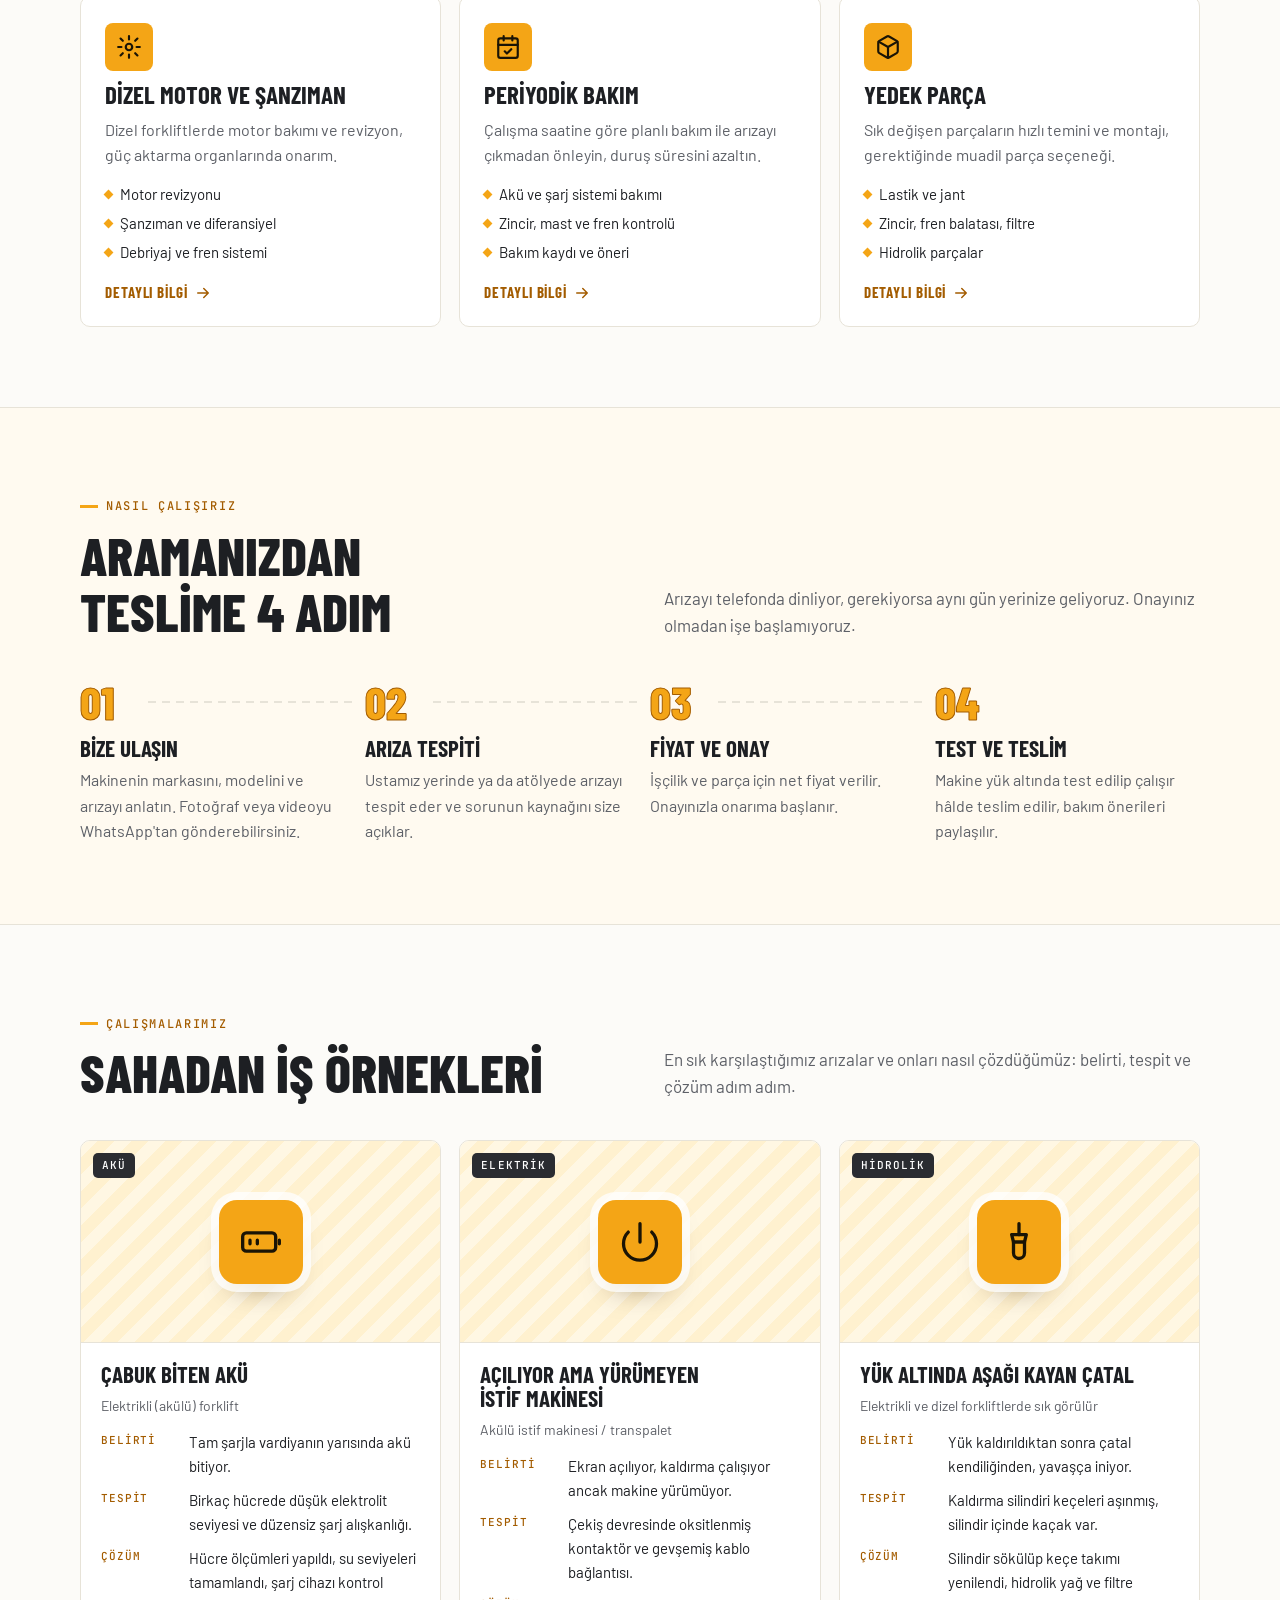
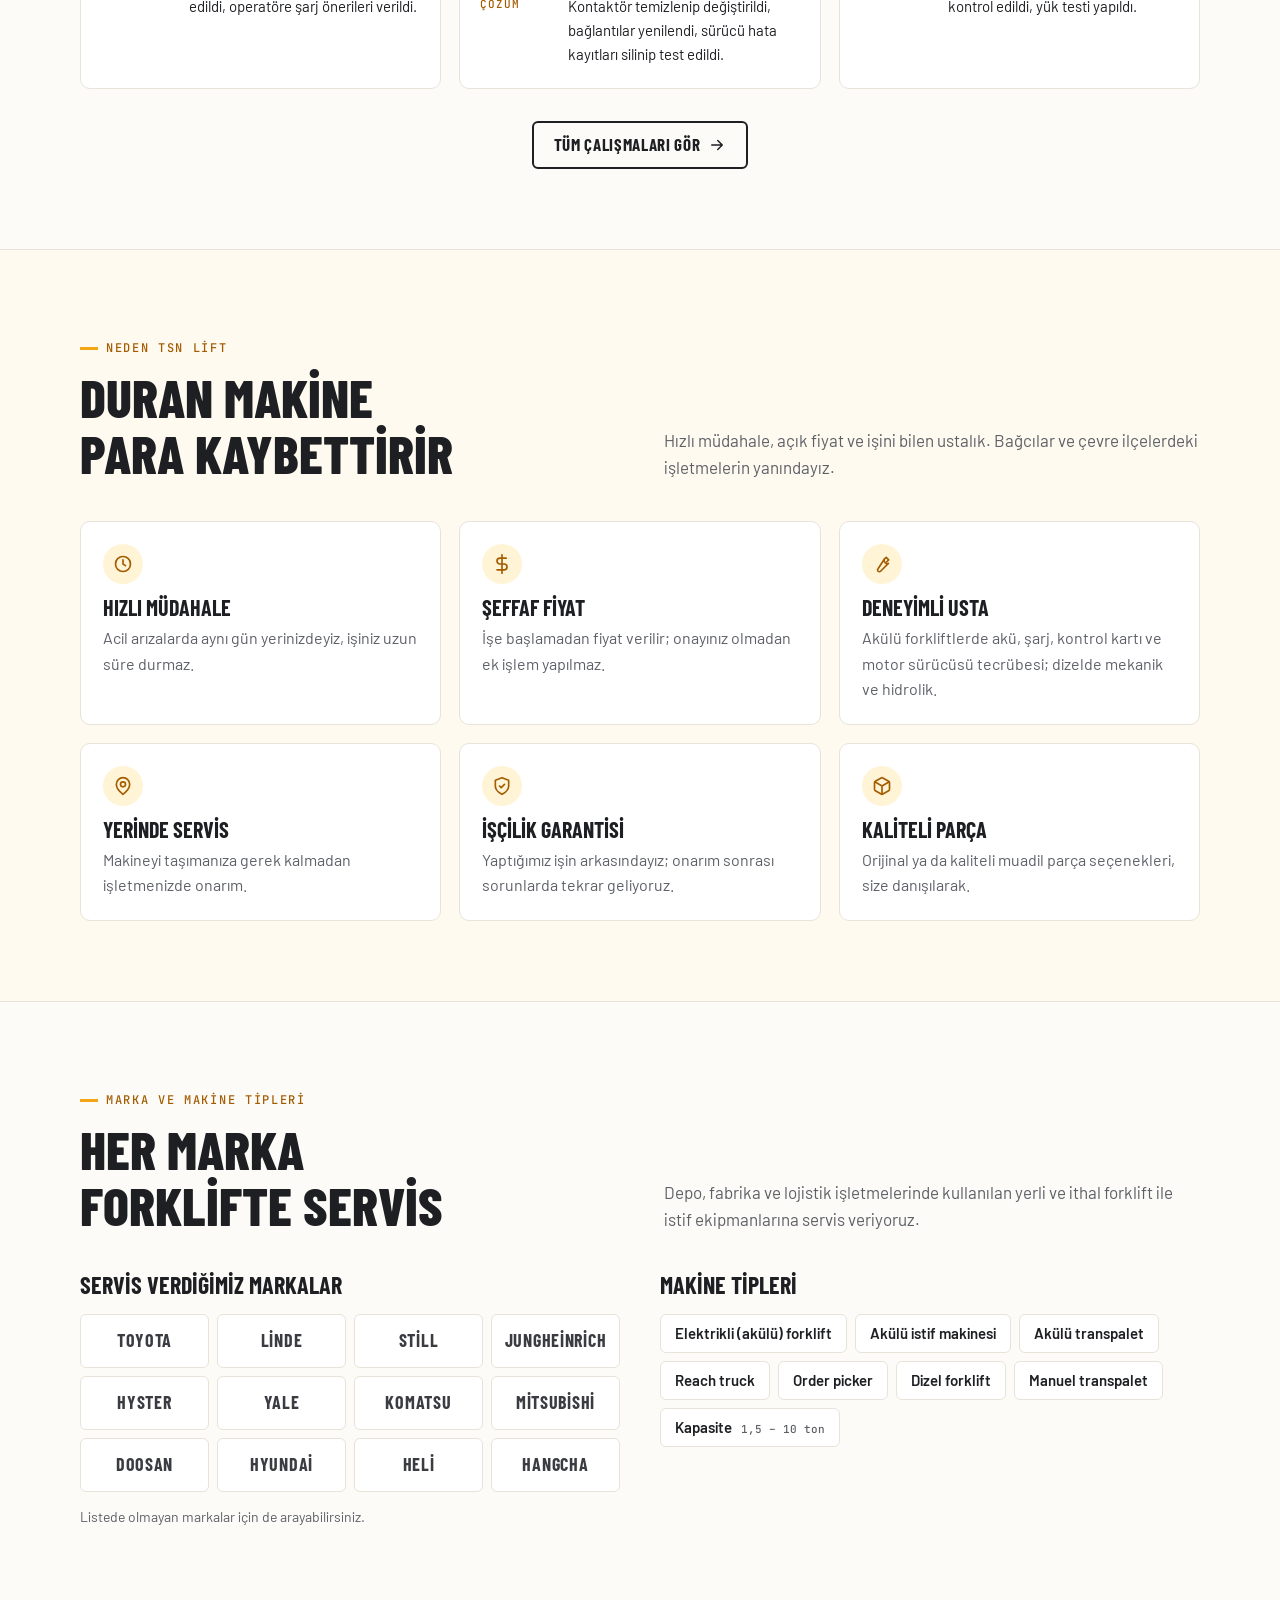
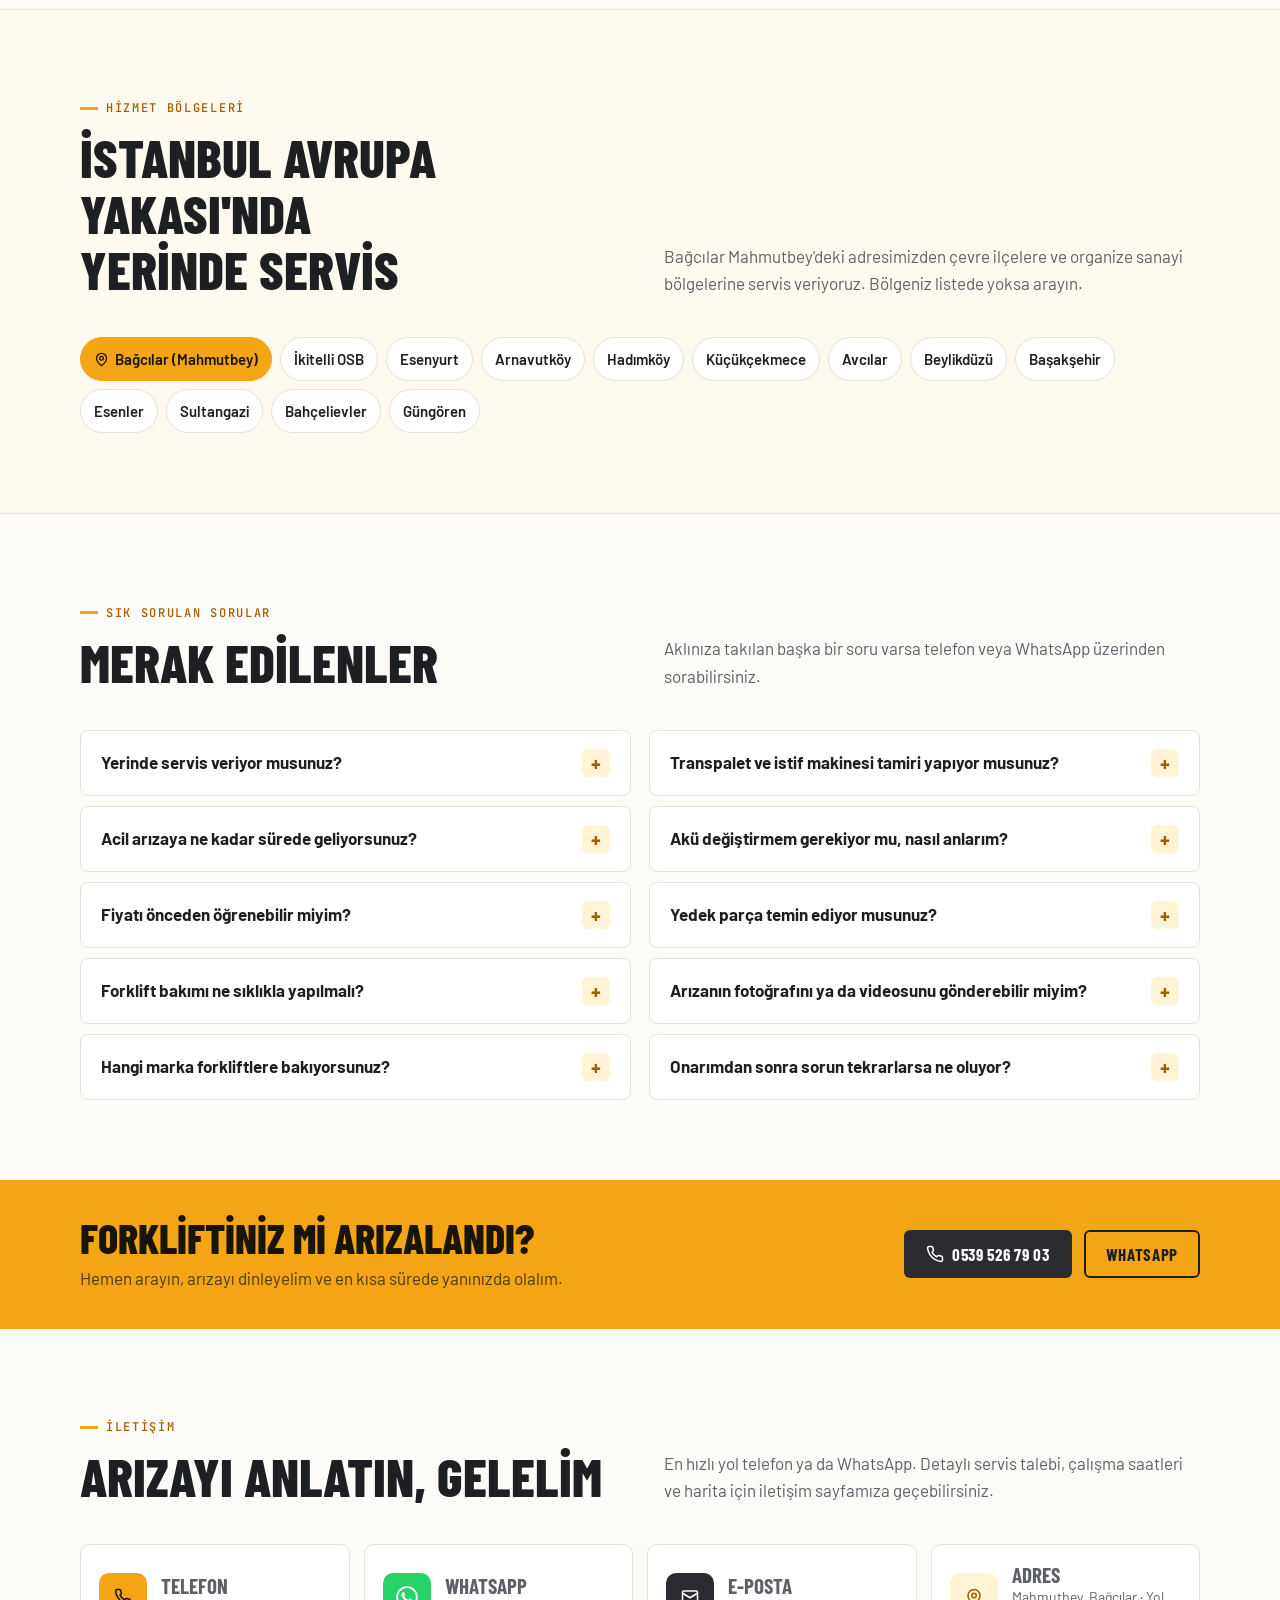
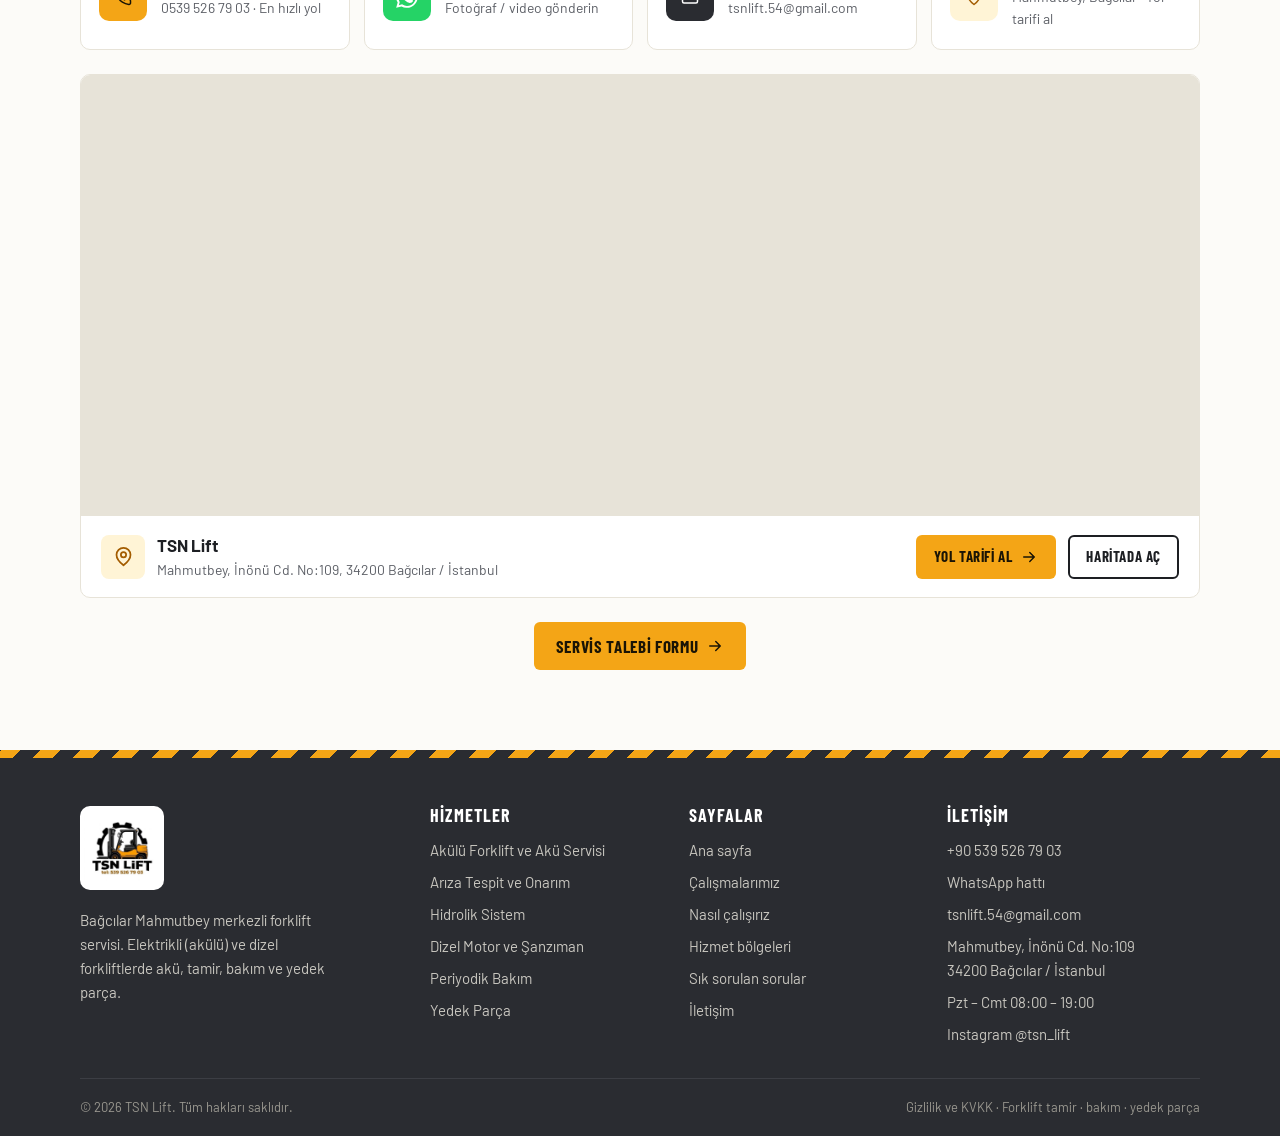
==== commit 93605b03: "Üst bilgi şeridine telefon numarası eklendi Co-Authored-By: Claude Opus 5.5 <noreply@anthropic.com>" ====
--- a/index.html
+++ b/index.html
@@ -30,6 +30,7 @@
 <div class="infobar">
   <div class="wrap">
     <a href="https://www.google.com/maps/search/?api=1&amp;query=Mahmutbey%2C%20%C4%B0n%C3%B6n%C3%BC%20Cd.%20No%3A109%2C%2034200%20Ba%C4%9Fc%C4%B1lar%2F%C4%B0stanbul" target="_blank" rel="noopener"><svg class="i" viewBox="0 0 24 24" aria-hidden="true"><path d="M20 10c0 6-8 12-8 12S4 16 4 10a8 8 0 0 1 16 0z"/><circle cx="12" cy="10" r="3"/></svg>Mahmutbey, Bağcılar / İstanbul</a>
+    <a class="infobar-tel" href="tel:+905395267903"><svg class="i" viewBox="0 0 24 24" aria-hidden="true"><path d="M22 16.9v3a2 2 0 0 1-2.2 2 19.8 19.8 0 0 1-8.6-3.1 19.5 19.5 0 0 1-6-6A19.8 19.8 0 0 1 2.1 4.2 2 2 0 0 1 4.1 2h3a2 2 0 0 1 2 1.7c.1.9.4 1.8.7 2.7a2 2 0 0 1-.5 2.1L8 9.8a16 16 0 0 0 6 6l1.3-1.3a2 2 0 0 1 2.1-.4c.9.3 1.8.6 2.7.7a2 2 0 0 1 1.7 2z"/></svg>0539 526 79 03</a>
     <span class="hide-s"><svg class="i" viewBox="0 0 24 24" aria-hidden="true"><circle cx="12" cy="12" r="9"/><path d="M12 7v5l3 2"/></svg>Pzt – Cmt 08:00 – 19:00</span>
     <span class="status hide-s" aria-live="polite"></span>
     <a class="hide-s" href="mailto:tsnlift.54@gmail.com"><svg class="i" viewBox="0 0 24 24" aria-hidden="true"><rect x="2" y="4" width="20" height="16" rx="2"/><path d="m22 7-10 6L2 7"/></svg>tsnlift.54@gmail.com</a>
--- a/assets/css/style.css
+++ b/assets/css/style.css
@@ -39,6 +39,7 @@
 .infobar a:hover{color:var(--yellow)}
 .infobar svg.i{width:15px;height:15px;color:var(--yellow)}
 .infobar .push{margin-left:auto}
+.infobar .infobar-tel{font-weight:700;color:#fff}
 .status{display:inline-flex;align-items:center;gap:7px;font-weight:600}
 .status::before{content:"";width:8px;height:8px;border-radius:50%;background:#8a8c92}
 .status.open::before{background:#3ccf7a;box-shadow:0 0 0 3px rgba(60,207,122,.25)}
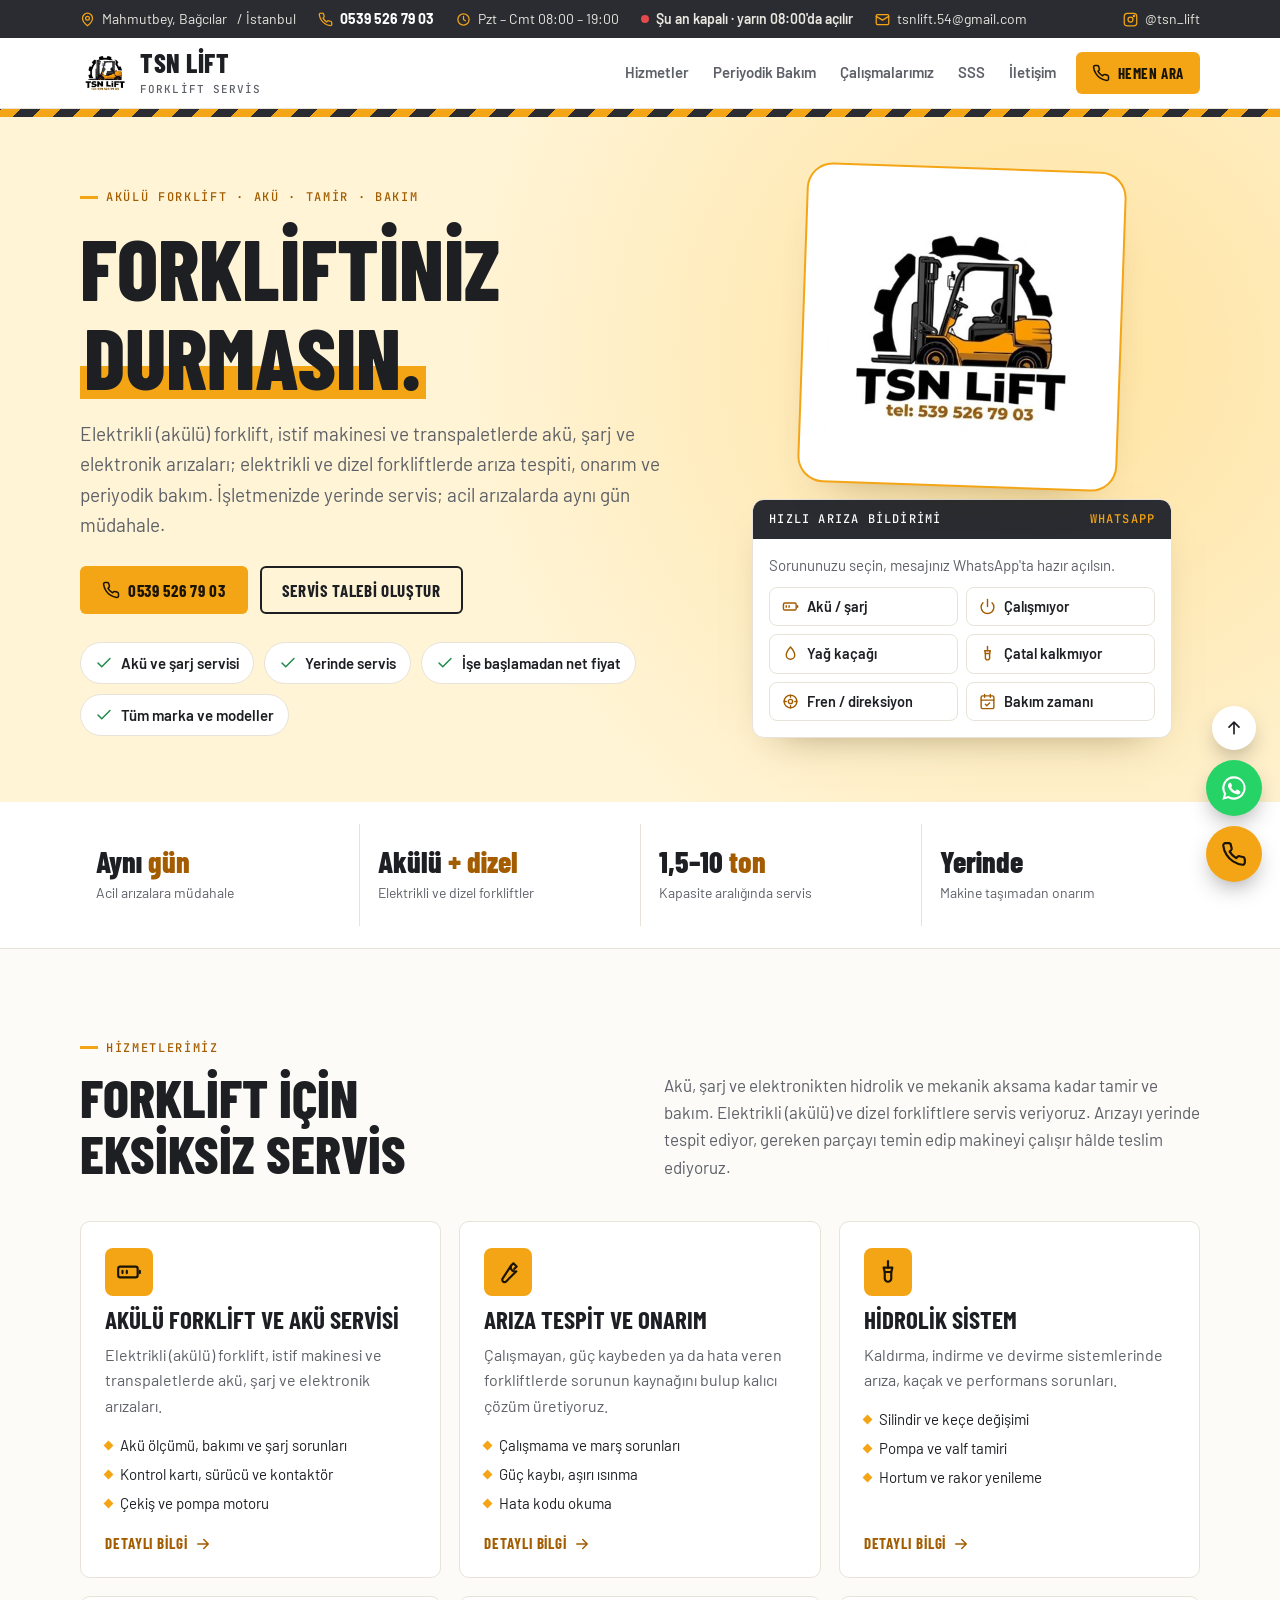
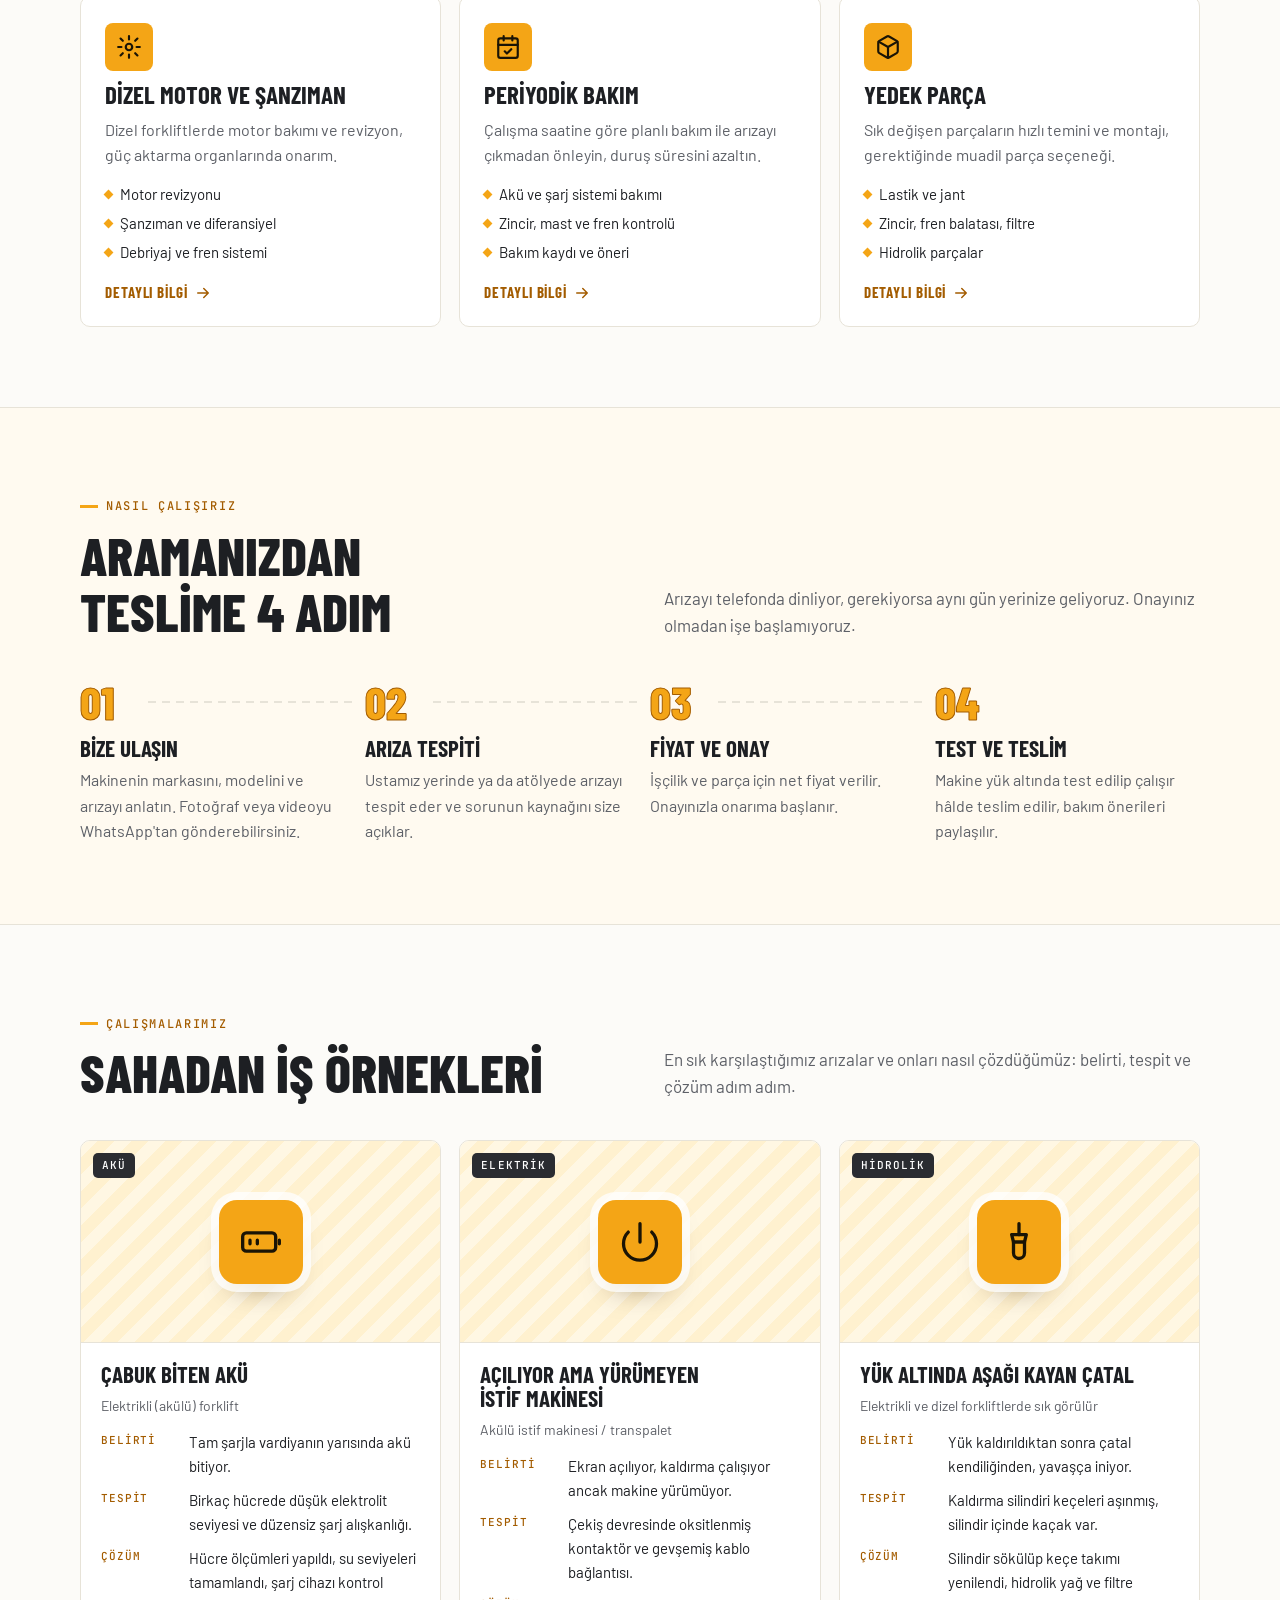
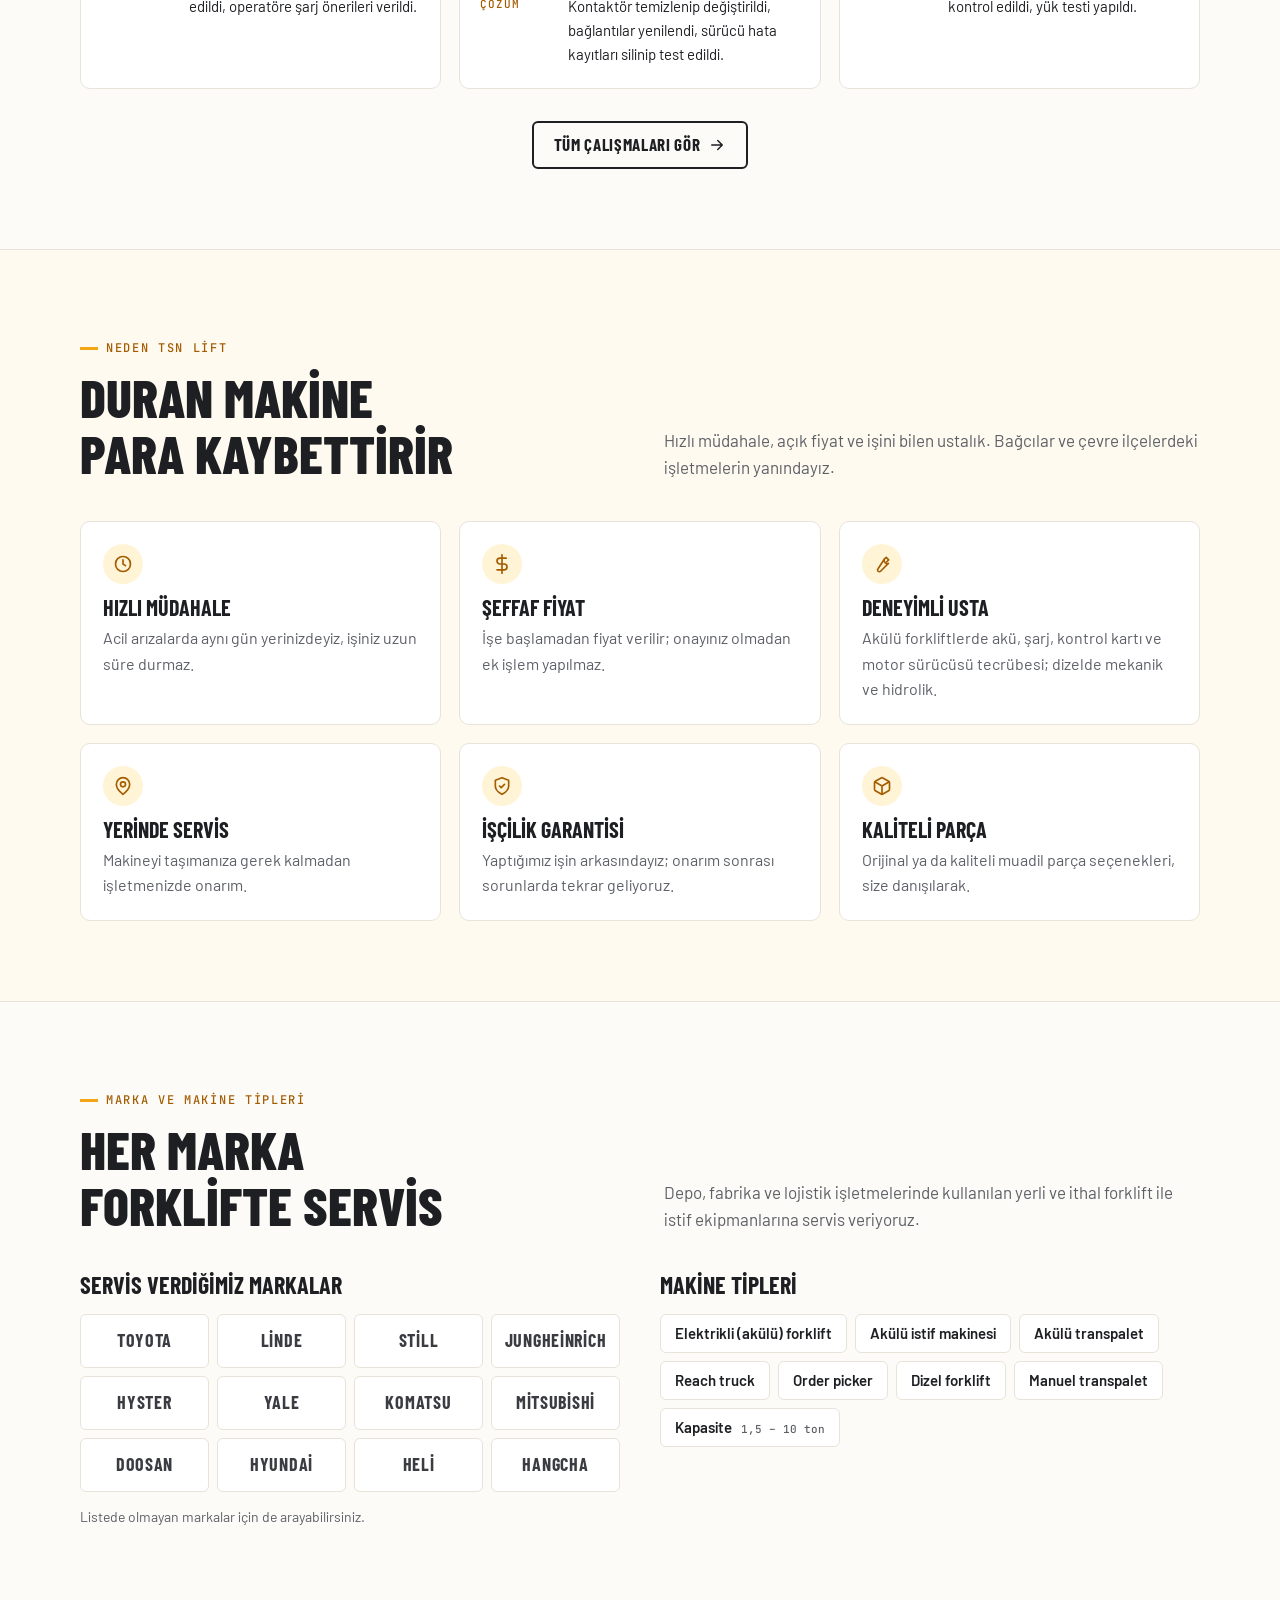
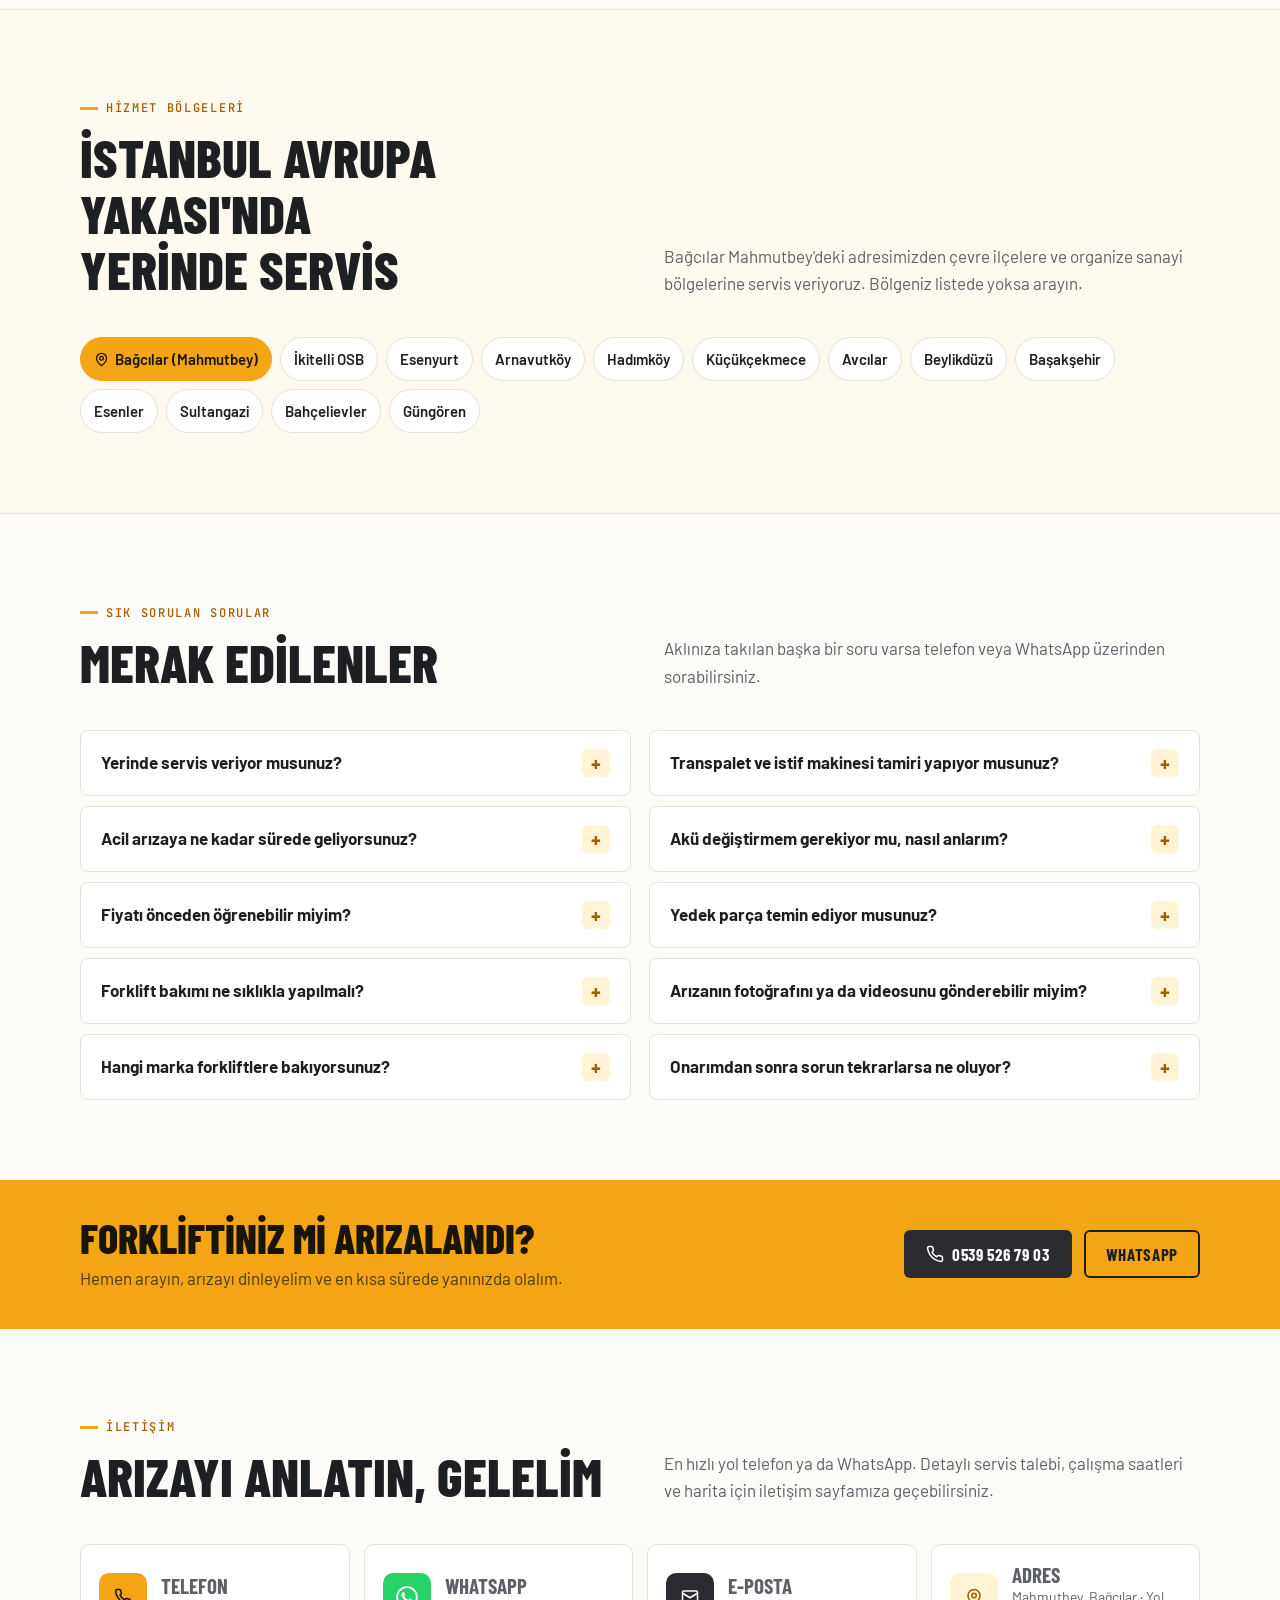
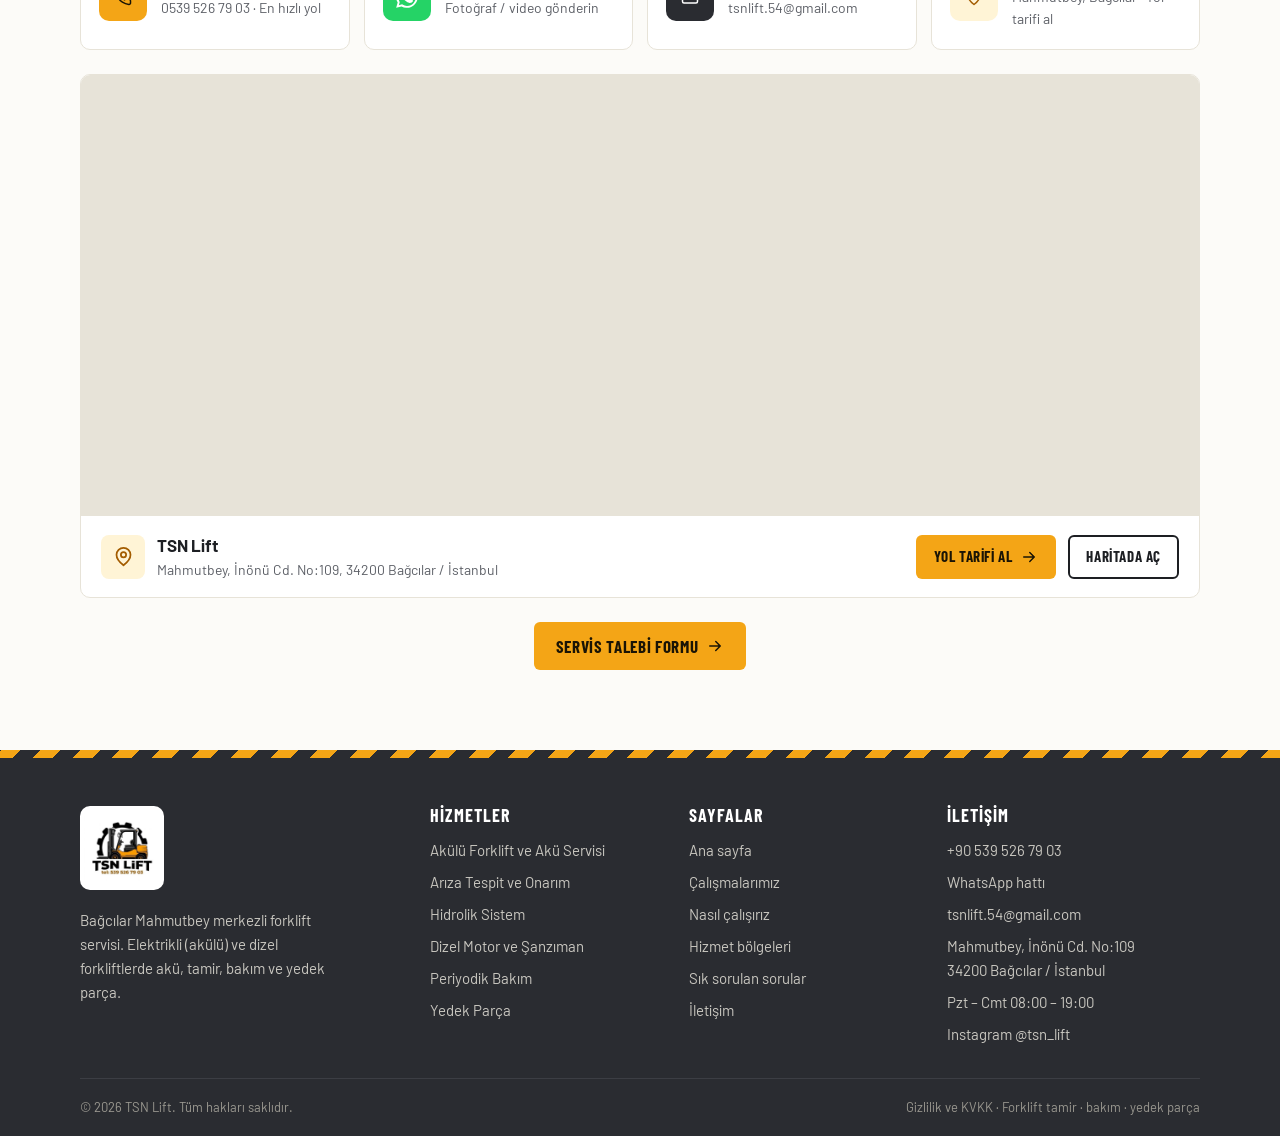
==== commit 9b653dbd: "Üst şerit telefonda tek satır: adres solda, telefon sağda - Telefonda adres kısaltıldı (Mahmutbey, B" ====
--- a/index.html
+++ b/index.html
@@ -29,12 +29,12 @@
 <a class="skip" href="#icerik">İçeriğe geç</a>
 <div class="infobar">
   <div class="wrap">
-    <a href="https://www.google.com/maps/search/?api=1&amp;query=Mahmutbey%2C%20%C4%B0n%C3%B6n%C3%BC%20Cd.%20No%3A109%2C%2034200%20Ba%C4%9Fc%C4%B1lar%2F%C4%B0stanbul" target="_blank" rel="noopener"><svg class="i" viewBox="0 0 24 24" aria-hidden="true"><path d="M20 10c0 6-8 12-8 12S4 16 4 10a8 8 0 0 1 16 0z"/><circle cx="12" cy="10" r="3"/></svg>Mahmutbey, Bağcılar / İstanbul</a>
+    <a href="https://www.google.com/maps/search/?api=1&amp;query=Mahmutbey%2C%20%C4%B0n%C3%B6n%C3%BC%20Cd.%20No%3A109%2C%2034200%20Ba%C4%9Fc%C4%B1lar%2F%C4%B0stanbul" target="_blank" rel="noopener"><svg class="i" viewBox="0 0 24 24" aria-hidden="true"><path d="M20 10c0 6-8 12-8 12S4 16 4 10a8 8 0 0 1 16 0z"/><circle cx="12" cy="10" r="3"/></svg>Mahmutbey, Bağcılar<span class="hide-s">&nbsp;/ İstanbul</span></a>
     <a class="infobar-tel" href="tel:+905395267903"><svg class="i" viewBox="0 0 24 24" aria-hidden="true"><path d="M22 16.9v3a2 2 0 0 1-2.2 2 19.8 19.8 0 0 1-8.6-3.1 19.5 19.5 0 0 1-6-6A19.8 19.8 0 0 1 2.1 4.2 2 2 0 0 1 4.1 2h3a2 2 0 0 1 2 1.7c.1.9.4 1.8.7 2.7a2 2 0 0 1-.5 2.1L8 9.8a16 16 0 0 0 6 6l1.3-1.3a2 2 0 0 1 2.1-.4c.9.3 1.8.6 2.7.7a2 2 0 0 1 1.7 2z"/></svg>0539 526 79 03</a>
     <span class="hide-s"><svg class="i" viewBox="0 0 24 24" aria-hidden="true"><circle cx="12" cy="12" r="9"/><path d="M12 7v5l3 2"/></svg>Pzt – Cmt 08:00 – 19:00</span>
     <span class="status hide-s" aria-live="polite"></span>
     <a class="hide-s" href="mailto:tsnlift.54@gmail.com"><svg class="i" viewBox="0 0 24 24" aria-hidden="true"><rect x="2" y="4" width="20" height="16" rx="2"/><path d="m22 7-10 6L2 7"/></svg>tsnlift.54@gmail.com</a>
-    <a class="push" href="https://www.instagram.com/tsn_lift/" target="_blank" rel="noopener"><svg class="i" viewBox="0 0 24 24" aria-hidden="true"><rect x="2" y="2" width="20" height="20" rx="5"/><circle cx="12" cy="12" r="4"/><circle cx="17.5" cy="6.5" r="1"/></svg>@tsn_lift</a>
+    <a class="push hide-s" href="https://www.instagram.com/tsn_lift/" target="_blank" rel="noopener"><svg class="i" viewBox="0 0 24 24" aria-hidden="true"><rect x="2" y="2" width="20" height="20" rx="5"/><circle cx="12" cy="12" r="4"/><circle cx="17.5" cy="6.5" r="1"/></svg>@tsn_lift</a>
   </div>
 </div>
 
--- a/assets/css/style.css
+++ b/assets/css/style.css
@@ -44,7 +44,9 @@
 .status::before{content:"";width:8px;height:8px;border-radius:50%;background:#8a8c92}
 .status.open::before{background:#3ccf7a;box-shadow:0 0 0 3px rgba(60,207,122,.25)}
 .status.closed::before{background:#e5484d}
-@media (max-width:760px){.infobar .hide-s{display:none}.infobar .push{margin-left:0}}
+@media (max-width:1100px){.infobar .status,.infobar a[href^="mailto"]{display:none}}
+@media (max-width:760px){.infobar{font-size:13.5px}.infobar .wrap{justify-content:space-between;gap:6px 14px;padding-block:9px}.infobar .hide-s{display:none}.infobar .push{margin-left:0}.infobar a,.infobar span{white-space:nowrap}}
+@media (max-width:350px){.infobar{font-size:12px}.infobar .wrap{gap:6px 8px}.infobar svg.i{width:13px;height:13px}}
 
 /* ---------- başlık / menü ---------- */
 header.top{position:sticky;top:0;z-index:40;background:var(--surface);border-bottom:1px solid var(--line)}
